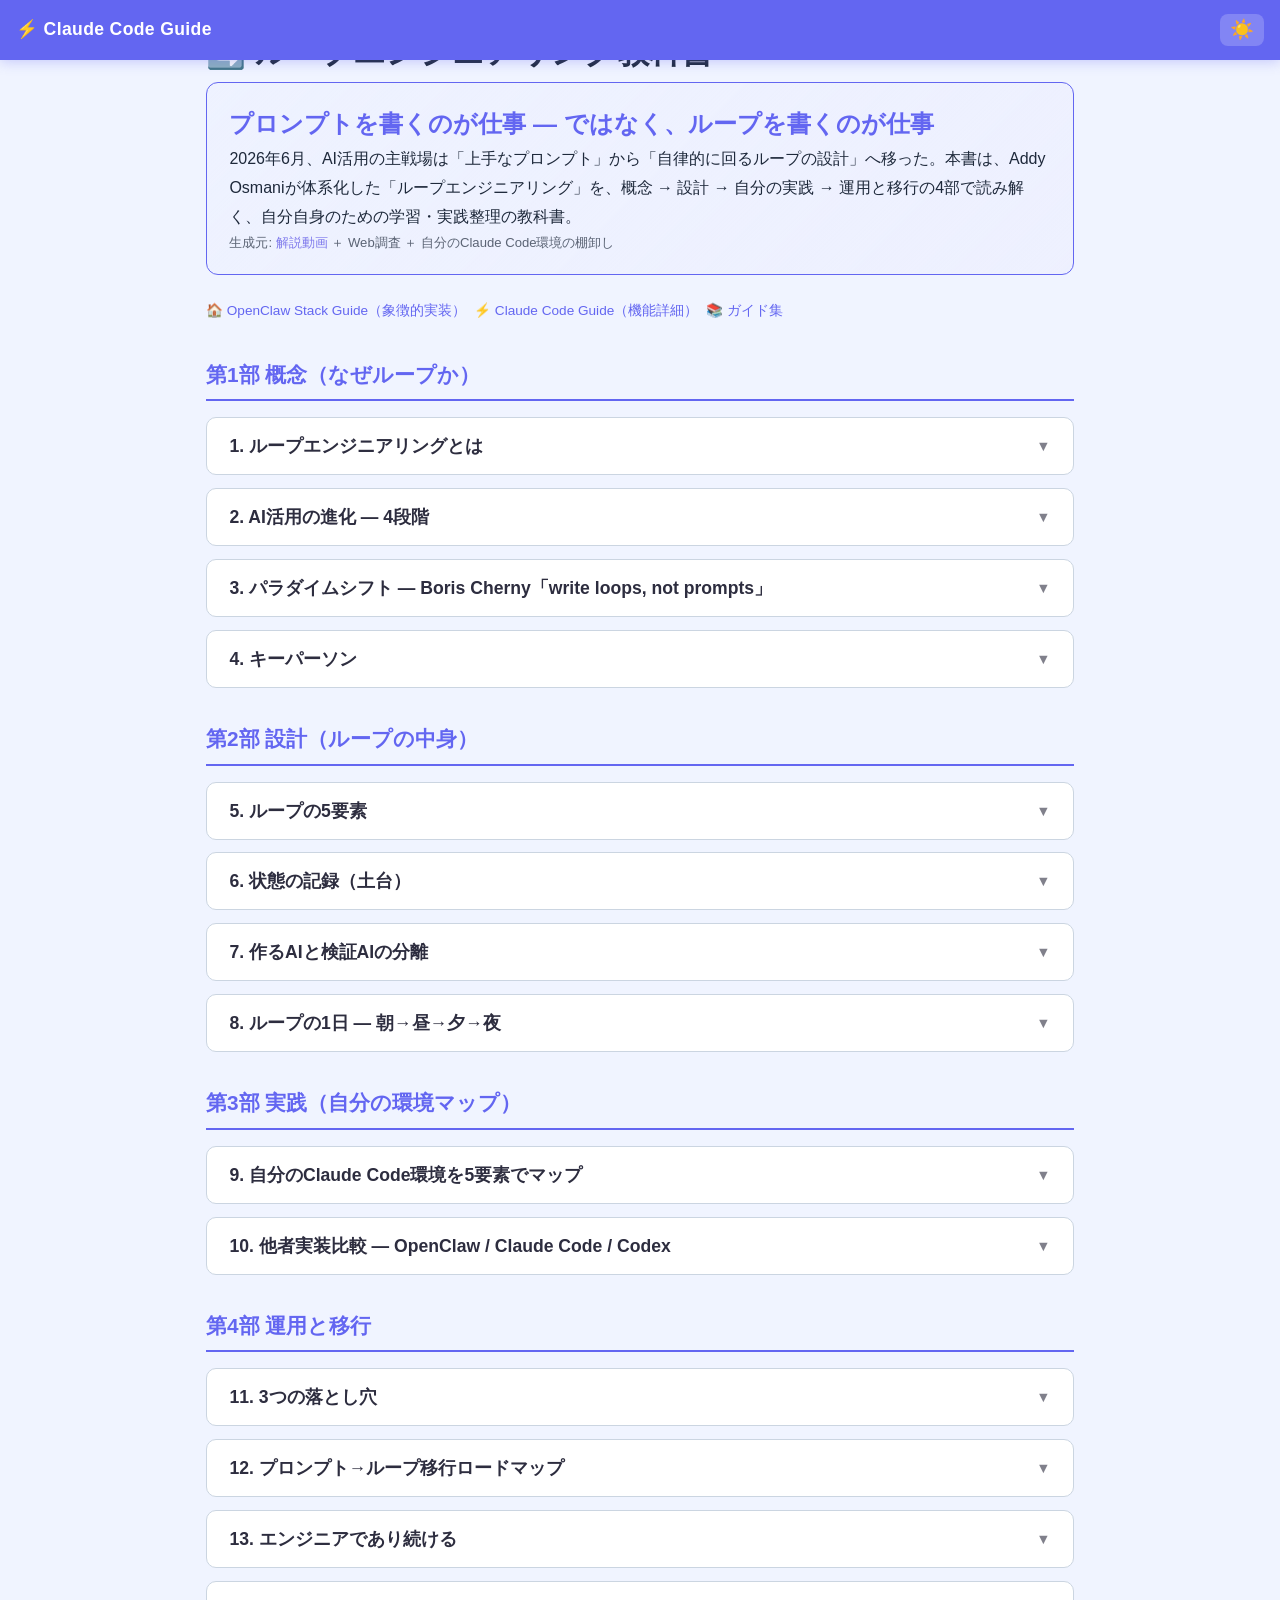
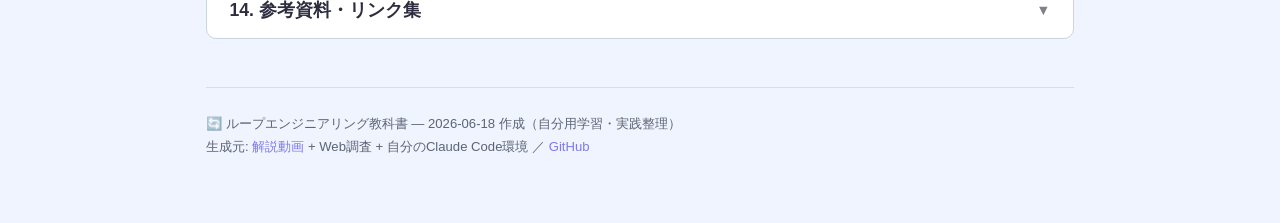
==== index.html @ ad1b6366 "feat: ループエンジニアリング教科書（14章フル版・index.html+style.css+README） textbook-guide生成。4部14章: 概念→設計→実践→運用。 素材: 解説" ====
<!DOCTYPE html>
<html lang="ja" data-theme="light">
<head>
    <meta charset="UTF-8">
    <meta name="viewport" content="width=device-width, initial-scale=1.0">
    <title>ループエンジニアリング教科書 — Claude Code Guide</title>
    <meta name="description" content="2026年のAI活用パラダイム「ループエンジニアリング」を概念→設計→実践→運用で読み解く教科書。Addy Osmani原典・Boris Cherny「write loops, not prompts」">
    <meta property="og:title" content="ループエンジニアリング教科書 — Claude Code Guide">
    <meta property="og:description" content="ループエンジニアリングを概念→設計→実践→運用で読み解く">
    <meta property="og:type" content="article">
    <meta property="og:url" content="https://fukukei23.github.io/loop-engineering-guide/">
    <meta name="twitter:card" content="summary">
    <link rel="stylesheet" href="assets/style.css">
    <link rel="icon" href="data:image/svg+xml,<svg xmlns='http://www.w3.org/2000/svg' viewBox='0 0 100 100'><text y='.9em' font-size='90'>🔄</text></svg>">
    <style>
        .textbook { max-width: 900px; margin: 0 auto; padding: 1.5rem 1rem 4rem; }
        .concept-box {
            background: linear-gradient(135deg, var(--accent-bg, rgba(124,58,237,.08)), rgba(124,58,237,.02));
            border: 1px solid var(--accent, #7c3aed);
            border-radius: 12px; padding: 1.2rem 1.4rem; margin-bottom: 1.5rem;
        }
        .concept-box h2 { margin-top: 0; color: var(--accent, #7c3aed); }
        .acc-item {
            border: 1px solid var(--border, rgba(0,0,0,.1)); border-radius: 10px;
            margin-bottom: .8rem; overflow: hidden; background: var(--bg-raised, #fff);
        }
        .acc-item.open > .acc-content { display: block; }
        .acc-content { display: none; padding: 1.2rem 1.4rem; border-top: 1px solid var(--border, rgba(0,0,0,.08)); }
        .acc-content p, .acc-content li { font-size: .92rem; line-height: 1.7; }
        .acc-content h4 { margin: 1rem 0 .3rem; color: var(--accent, #7c3aed); font-size: .95rem; }
        .acc-content h4:first-child { margin-top: 0; }
        .acc-header {
            width: 100%; text-align: left; border: none; background: transparent;
            padding: 1rem 1.4rem; font-size: 1.1rem; font-weight: 700; cursor: pointer;
            color: var(--fg, #2d2d3f); display: flex; justify-content: space-between; align-items: center;
        }
        .acc-header:hover { background: rgba(124,58,237,.05); }
        .acc-header .caret { transition: transform .2s; font-size: .9rem; opacity: .6; }
        .acc-item.open > .acc-header .caret { transform: rotate(180deg); }
        .part-h2 { margin: 2rem 0 1rem; padding-bottom: .4rem; border-bottom: 2px solid var(--accent, #7c3aed); color: var(--accent, #7c3aed); font-size: 1.3rem; }
        .acc-content table, .ref-table { width: 100%; border-collapse: collapse; margin: .5rem 0; }
        .acc-content th, .ref-table th { background: rgba(124,58,237,.1); padding: .5rem; text-align: left; font-size: .82rem; border: 1px solid var(--border, rgba(0,0,0,.1)); }
        .acc-content td, .ref-table td { padding: .5rem; font-size: .85rem; border: 1px solid var(--border, rgba(0,0,0,.1)); vertical-align: top; }
        .acc-content td a, .ref-table td a { color: var(--accent, #7c3aed); }
        .src { font-size: .8rem; color: var(--accent, #7c3aed); text-decoration: none; display: inline-block; margin-top: .4rem; }
        .src:hover { text-decoration: underline; }
        .top-links { display:flex; gap:.5rem; flex-wrap:wrap; margin-bottom:1.2rem; font-size:.85rem; }
        .top-links a { color: var(--accent, #7c3aed); }
        blockquote { border-left: 3px solid var(--accent, #7c3aed); margin: .6rem 0; padding: .4rem 1rem; background: rgba(124,58,237,.04); font-style: italic; }
        .evolution { display:flex; gap:.3rem; align-items:center; flex-wrap:wrap; margin:.6rem 0; font-weight:600; font-size:.9rem; }
        .evolution span { padding:.3rem .6rem; border-radius:6px; background:rgba(124,58,237,.1); color:var(--accent,#7c3aed); }
        .evolution .arrow { padding:0 .2rem; opacity:.5; }
        .evolution .final { background:var(--accent,#7c3aed); color:#fff; }
    </style>
</head>
<body>
    <header class="site-header">
        <button class="menu-toggle" aria-label="メニュー" id="menuToggle"><span></span><span></span><span></span></button>
        <a href="https://fukukei23.github.io/claude-code-guide/" class="site-title">⚡ Claude Code Guide</a>
        <button class="theme-toggle" id="themeToggle" aria-label="テーマ切替"><span class="icon-light">☀️</span><span class="icon-dark">🌙</span></button>
    </header>

    <main class="textbook">
        <h1>🔄 ループエンジニアリング教科書</h1>

        <div class="concept-box">
            <h2>プロンプトを書くのが仕事 — ではなく、ループを書くのが仕事</h2>
            <p>2026年6月、AI活用の主戦場は「上手なプロンプト」から「自律的に回るループの設計」へ移った。本書は、Addy Osmaniが体系化した「ループエンジニアリング」を、概念 → 設計 → 自分の実践 → 運用と移行の4部で読み解く、自分自身のための学習・実践整理の教科書。</p>
            <p style="font-size:.82rem; margin-bottom:0; opacity:.7;">生成元: <a href="https://www.youtube.com/watch?v=Cps2LgY-ENE">解説動画</a> ＋ Web調査 ＋ 自分のClaude Code環境の棚卸し</p>
        </div>

        <div class="top-links">
            <a href="https://fukukei23.github.io/openclaw-stack-guide/">🏠 OpenClaw Stack Guide（象徴的実装）</a>
            <a href="https://fukukei23.github.io/claude-code-guide/">⚡ Claude Code Guide（機能詳細）</a>
            <a href="https://fukukei23.github.io/guides/">📚 ガイド集</a>
        </div>

        <h2 class="part-h2">第1部 概念（なぜループか）</h2>

        <div class="acc-item" data-key="ch1">
            <button class="acc-header" onclick="toggle(this)">1. ループエンジニアリングとは <span class="caret">▼</span></button>
            <div class="acc-content">
                <p>Googleのエンジニア <strong>Addy Osmani</strong> が2026年6月に体系化した概念。一言で言えば:</p>
                <blockquote>ループエンジニアリングとは、エージェントにプロンプトを出す自分自身を置き換えること。代わりにそれを行うシステムを設計することだ。<br>— Addy Osmani「Loop Engineering」</blockquote>
                <p>従来は人間がAIに1回ずつ指示を出し、結果を見て、また次の指示を出す — これを繰り返していた。ループエンジニアリングは、この「指示を出す役割」そのものを <strong>AIが自律的に次のタスクを考えて実行し続ける仕組み（＝ループ）</strong> で置き換える。</p>
                <h4>「ループ」とは何か</h4>
                <p>ここでのループは、単なる繰り返し処理ではない。<code>while</code> 文のように、AIが <strong>目標達成まで自律的に回り続けるサイクル</strong> を指す。人間は各反復で指示を出すのではなく、ループ全体を設計する。</p>
                <a class="src" href="https://addyosmani.com/blog/loop-engineering/" target="_blank">📎 Addy Osmani原典「Loop Engineering」</a>
            </div>
        </div>

        <div class="acc-item" data-key="ch2">
            <button class="acc-header" onclick="toggle(this)">2. AI活用の進化 — 4段階 <span class="caret">▼</span></button>
            <div class="acc-content">
                <p>ループエンジニアリングは突然現れたのではなく、AI活用の進化の到達点。各段階で「人間が工夫する対象」が移り変わってきた。</p>
                <div class="evolution">
                    <span>① Prompt</span><span class="arrow">→</span>
                    <span>② Context</span><span class="arrow">→</span>
                    <span>③ Harness</span><span class="arrow">→</span>
                    <span class="final">④ Loop</span>
                </div>
                <table>
                    <tr><th>段階</th><th>人間が工夫する対象</th><th>前提</th></tr>
                    <tr><td><strong>① Prompt Engineering</strong></td><td>指示文の工夫</td><td>1回のやり取りで大当たりを狙う</td></tr>
                    <tr><td><strong>② Context Engineering</strong></td><td>文脈の管理（何をAIに見せるか）</td><td>コンテキスト窓の設計</td></tr>
                    <tr><td><strong>③ Harness Engineering</strong></td><td>環境整備（ガードレール・ツール・監視）</td><td>AIを包み込む実行基盤</td></tr>
                    <tr><td><strong>④ Loop Engineering</strong></td><td>自律ループ全体の設計</td><td>指示役から降りる</td></tr>
                </table>
                <p>重要なのは、プロンプトの質だけで差がつかなくなったこと。上手な指示を1回出すより、<strong>失敗して自己修正しながら一歩ずつ進むループ</strong> を組む方が、不確実な現実では安定する。</p>
            </div>
        </div>

        <div class="acc-item" data-key="ch3">
            <button class="acc-header" onclick="toggle(this)">3. パラダイムシフト — Boris Cherny「write loops, not prompts」 <span class="caret">▼</span></button>
            <div class="acc-content">
                <p>この概念を最も体現しているのが、Anthropicの <strong>Boris Cherny</strong> — Claude Codeの作者（責任者）。彼は自身の仕事をこう表現した:</p>
                <blockquote>私の仕事はプロンプトを書くことではない。ループを書くことだ（My job is to write loops, not individual prompts）。<br>— Boris Cherny, Anthropic</blockquote>
                <p>Claude Codeという製品自体が、この思想の結晶。ユーザーが都度指示を出すチャットツールではなく、hooks・cron・subagent・スキル・MCPを組み合わせて <strong>自律的にタスクを回す基盤</strong> を提供する。</p>
                <h4>何が変わるか</h4>
                <p>「良いプロンプトを書く人」から「良いループを設計する人」へ。プロンプトエンジニアリングが「過去の正解」になり、ループ設計がこれからの差別化要因になる。</p>
                <a class="src" href="https://cobusgreyling.medium.com/loop-engineering-62926dd6991c" target="_blank">📎 Cobus Greyling「Loop Engineering」（Boris発言を直引用）</a>
            </div>
        </div>

        <div class="acc-item" data-key="ch4">
            <button class="acc-header" onclick="toggle(this)">4. キーパーソン <span class="caret">▼</span></button>
            <div class="acc-content">
                <table>
                    <tr><th>人物</th><th>所属</th><th>役割</th></tr>
                    <tr><td><strong>Addy Osmani</strong></td><td>Google</td><td>概念の体系化。2026/6/7のブログ投稿が起点。著書『Image Optimization』等で知られる Web パフォーマンスの専門家</td></tr>
                    <tr><td><strong>Boris Cherny</strong></td><td>Anthropic</td><td>Claude Code作者。「write loops, not prompts」の体現者</td></tr>
                    <tr><td><strong>Peter Steinberger</strong></td><td>OpenClaw</td><td>シリコンバレーのAI界隈で概念を普及。OpenClawはループエンジニアリングの象徴的実装</td></tr>
                    <tr><td><strong>Cobus Greyling</strong></td><td>（分析者）</td><td>実装パターンを整理。GitHub に CLI ツールとスターターを公開</td></tr>
                </table>
                <a class="src" href="https://github.com/cobusgreyling/loop-engineering" target="_blank">📎 cobusgreyling/loop-engineering（実装パターン集）</a>
            </div>
        </div>

        <h2 class="part-h2">第2部 設計（ループの中身）</h2>

        <div class="acc-item" data-key="ch5">
            <button class="acc-header" onclick="toggle(this)">5. ループの5要素 <span class="caret">▼</span></button>
            <div class="acc-content">
                <p>自律ループは5つの構成要素で成り立つ。いずれかが欠けるとループは止まるか暴走する。</p>
                <table>
                    <tr><th>要素</th><th>意味</th><th>欠けると</th></tr>
                    <tr><td><strong>① Clear goal</strong></td><td>明確で検証可能な目標</td><td>いつ終わるか分からない</td></tr>
                    <tr><td><strong>② Context management</strong></td><td>反復間で状態・文脈を維持</td><td>毎回ゼロからやり直し</td></tr>
                    <tr><td><strong>③ Verification</strong></td><td>自己評価・出力の検証</td><td>間違いに気づけない</td></tr>
                    <tr><td><strong>④ Tool use</strong></td><td>ツール・テストの実行能力</td><td>実際の環境に触れない</td></tr>
                    <tr><td><strong>⑤ Termination conditions</strong></td><td>停止条件の定義</td><td>無限ループ・コスト爆発</td></tr>
                </table>
                <p>DataScienceDojo はこれを「<strong>trigger + verifiable goal</strong>」— エージェントが目標達成まで人間の追加指示なしに回り続ける構造 — と要約している。進化の系譜としては ReAct パターンの延長。</p>
                <a class="src" href="https://datasciencedojo.com/blog/agentic-loops-explained-from-react-to-loop-engineering-2026-guide/" target="_blank">📎 DataScienceDojo「Agentic Loops: From ReAct to Loop Engineering」</a>
            </div>
        </div>

        <div class="acc-item" data-key="ch6">
            <button class="acc-header" onclick="toggle(this)">6. 状態の記録（土台） <span class="caret">▼</span></button>
            <div class="acc-content">
                <p>5要素を支える <strong>土台</strong>。AIはセッションごとに記憶を失うため、この土台が無いと文脈維持（②）も自己修正（③）も成り立たない。</p>
                <h4>記憶の外在化</h4>
                <p>「今どこまで進んだか」「次に何をやるか」「何に失敗したか」を <strong>外部ファイル（状態ファイル）</strong> に書き残し、次の反復・次のセッションがそれを読み込んで引き継ぐ。AIの記憶を、AIの外側に置く設計。</p>
                <blockquote>ループを回すのはAIだが、ループを繋ぐのはファイルだ。</blockquote>
                <p>これが無いと、毎セッション「前提を説明し直す」無駄が発生し、ループの自律性が崩れる。</p>
            </div>
        </div>

        <div class="acc-item" data-key="ch7">
            <button class="acc-header" onclick="toggle(this)">7. 作るAIと検証AIの分離 <span class="caret">▼</span></button>
            <div class="acc-content">
                <p>ループ設計における最重要ベストプラクティス。</p>
                <h4>なぜ分けるか</h4>
                <p>同じAIに「コードを書かせて、それをそのままチェックさせる」と、どうしても <strong>判断が甘くなる</strong>。自分の書いたものに甘くなるのは人間と同じ。だから役割を物理的に分ける:</p>
                <ul>
                    <li><strong>作るAI</strong> — 修正案・コードを生成する</li>
                    <li><strong>検証AI</strong> — プロジェクトの規約・既存テストに照らして、<strong>厳しく</strong>採点する</li>
                </ul>
                <p>検証AIは「作るAIとは別のコンテキスト・別の指示」で動く。これで初めて、本物のコードレビューと同じ緊張感が生まれる。Claude Code では subagent（code-reviewer・silent-failure-hunter 等）がこの役割を担う。</p>
            </div>
        </div>

        <div class="acc-item" data-key="ch8">
            <button class="acc-header" onclick="toggle(this)">8. ループの1日 — 朝→昼→夕→夜 <span class="caret">▼</span></button>
            <div class="acc-content">
                <p>自律ループが1日をどう回すか、概念図（元動画の実演）。</p>
                <h4>🌅 朝 — 自動実行とタスク抽出</h4>
                <p>人間の指示なしにタイマーで起動。「状況整理AI」が前日の失敗ビルド・残課題・最近のコード変更を読み込み、「今日やることリスト」を自動生成してファイルに書き出す。</p>
                <h4>☀️ 昼 — 作業部屋の分離と相互検証</h4>
                <p>各タスクに独立した作業部屋（干渉しないコンテキスト）を用意。<strong>作るAI</strong>が実装 → 完了後 <strong>検証AI</strong> が規約とテストで厳格に自動検証。</p>
                <h4>🌇 夕 — 外部連携とエスカレーション</h4>
                <p>検証通過したものを MCP 経由でチケット更新・PR作成・チャット通知。AIだけでは解けない難題は「人間の判断を仰ぐボックス」に仕分け（無理に進めない）。</p>
                <h4>🌙 夜 — 状態の保存</h4>
                <p>1日の成果・うまくいったこと・残課題を状態ファイルに保存。翌朝、AIがそれを読み込んで記憶が引き継がれる。</p>
            </div>
        </div>

        <h2 class="part-h2">第3部 実践（自分の環境マップ）</h2>

        <div class="acc-item" data-key="ch9">
            <button class="acc-header" onclick="toggle(this)">9. 自分のClaude Code環境を5要素でマップ <span class="caret">▼</span></button>
            <div class="acc-content">
                <p>「ループエンジニアリング」という概念は遠い存在ではない。自分のClaude Code環境は <strong>既にこのループを実践している</strong>。5要素と土台を、実際の実装に対応させた。</p>
                <table>
                    <tr><th>5要素・土台</th><th>自分の実装</th></tr>
                    <tr><td><strong>① Clear goal</strong></td><td>GitHub Issue・handoffの「次にやること」・バックログ</td></tr>
                    <tr><td><strong>② Context management</strong></td><td>git worktree（作業部屋の分離）・CLAUDE.md（プロジェクト固有ルール）</td></tr>
                    <tr><td><strong>③ Verification</strong></td><td>subagent（code-reviewer / silent-failure-hunter / type-design-analyzer）・テストスイート</td></tr>
                    <tr><td><strong>④ Tool use</strong></td><td>MCP（brave-search / github / playwright / context7）・hooks（PreToolUse安全チェック等）</td></tr>
                    <tr><td><strong>⑤ Termination</strong></td><td><code>next-issue.py</code>（pending空で停止）・<code>state.active=false</code></td></tr>
                    <tr><td><strong>🟪 土台: 状態の記録</strong></td><td>handoff.md・SSOT日記・state.json・memory</td></tr>
                </table>
                <p>つまり Boris の「write loops, not prompts」は、自分の環境の <code>~/.claude/</code> の中に既に書かれている。この教科書は、その実践を言語化し直す作業でもある。</p>
            </div>
        </div>

        <div class="acc-item" data-key="ch10">
            <button class="acc-header" onclick="toggle(this)">10. 他者実装比較 — OpenClaw / Claude Code / Codex <span class="caret">▼</span></button>
            <div class="acc-content">
                <p>2026年時点で、ループエンジニアリング・パターンを組み込んだ主な実装の比較。</p>
                <table>
                    <tr><th>観点</th><th>OpenClaw</th><th>Claude Code</th><th>Codex</th></tr>
                    <tr><td>提供元</td><td>Peter Steinberger（OSS）</td><td>Anthropic（Boris Cherny）</td><td>OpenAI</td></tr>
                    <tr><td>位置づけ</td><td>ループの象徴的実装・界隈普及の起点</td><td>hooks+cron+subagent+skill+MCPで自律基盤</td><td>OpenAI系コーディングエージェント</td></tr>
                    <tr><td>ループの担い手</td><td>OSレベルの自動化層</td><td>SessionStart/Stop hooks・自律タスクループ</td><td>エージェント実行ループ（内部）</td></tr>
                    <tr><td>状態の記録</td><td>外部ファイル</td><td>handoff.md・memory・日記</td><td>セッション状態</td></tr>
                </table>
                <p>The AI Corner の分析では、Claude Code と Codex は <strong>どちらも2026年にループエンジニアリング・パターンを出荷済み</strong>。違いは、Claude Code が hooks/cron/skill/MCP を <strong>ユーザー側で組み立てられる基盤</strong> として公開している点（自分の環境がまさにそれ）。</p>
                <a class="src" href="https://www.the-ai-corner.com/p/loop-engineering-coding-agents-2026" target="_blank">📎 The AI Corner「Loop Engineering: Build Self-Running Coding Agents 2026」</a>
            </div>
        </div>

        <h2 class="part-h2">第4部 運用と移行</h2>

        <div class="acc-item" data-key="ch11">
            <button class="acc-header" onclick="toggle(this)">11. 3つの落とし穴 <span class="caret">▼</span></button>
            <div class="acc-content">
                <p>ループは強力だが、放っておくと3つの罠に落ちる。</p>
                <h4>① 検証 — 人間の目が必須</h4>
                <p>AIの自己検証は甘くなる（Ch7）。最終的な「これで出してよいか」の判断は人間が持つ。自動化が進むほど、この最終チェックをサボりたくなるが、そこが一番危ない。</p>
                <h4>② コスト — 並行処理で計算コスト増大</h4>
                <p>ループは（特にマルチエージェントで）並行して回る。サブエージェントを多数起動すると、トークン消費が爆発する。停止条件（Ch5⑤）と予算上限の設計が必須。</p>
                <h4>③ 理解の借金 — AIが超高速生成し、人間がシステムを説明できなくなる</h4>
                <p>これが最も恐ろしい。AIが人間を置き去りにしてコードを生成し続けると、人間側が「システムが中で何をやっているか説明できない状態」に陥る。この <strong>理解のギャップ（借金）</strong> は利息がつく。返済（コードを読む力）をサボると、いずめ破産する。</p>
                <blockquote>ループが自動化を担うほど、コードを読む力（Python基礎学習等）が重要になる。自動化と理解はトレードオフではない — 自動化を安全に回すために理解が要る。</blockquote>
            </div>
        </div>

        <div class="acc-item" data-key="ch12">
            <button class="acc-header" onclick="toggle(this)">12. プロンプト→ループ移行ロードマップ <span class="caret">▼</span></button>
            <div class="acc-content">
                <p>いきなり完全自律ループは組めない。段階的に5ステップで移行する。</p>
                <table>
                    <tr><th>段階</th><th>やること</th><th>人間の関与</th></tr>
                    <tr><td><strong>Step 1</strong></td><td>プロンプトの再利用化（スキル化・Markdown化）</td><td>毎回指示（ただし定型化）</td></tr>
                    <tr><td><strong>Step 2</strong></td><td>状態の記録を始める（handoff・ログ・日記）</td><td>記録の設計のみ</td></tr>
                    <tr><td><strong>Step 3</strong></td><td>自己検証の導入（subagent・テスト自動実行）</td><td>検証結果の確認</td></tr>
                    <tr><td><strong>Step 4</strong></td><td>ツール連携（MCP・hooks・通知）</td><td>例外時のみ</td></tr>
                    <tr><td><strong>Step 5</strong></td><td>完全自律ループ（cron・Stop Hook で次タスク起動）</td><td>監督・最終判断のみ</td></tr>
                </table>
                <p>自分の環境は Step 4〜5 に到達している。残る課題は「理解の借金」の返済（Step 3 の検証を人間が追える程度に、コードを読む力を保つこと）。</p>
            </div>
        </div>

        <div class="acc-item" data-key="ch13">
            <button class="acc-header" onclick="toggle(this)">13. エンジニアであり続ける <span class="caret">▼</span></button>
            <div class="acc-content">
                <p>ループが実行を担うからこそ、人間は <strong>「ただ実行ボタンを押すだけの人」に退化してはならない</strong>。</p>
                <h4>人間の新しい役割</h4>
                <ul>
                    <li><strong>全体の俯瞰</strong> — ループの健全性・方向を監視する</li>
                    <li><strong>最終判断</strong> — 「これで出してよいか」の最後の砦</li>
                    <li><strong>ループの設計改善</strong> — 止まったループの原因究明・再設計</li>
                    <li><strong>審美眼</strong> — 何を実行し、何を差し止めるかの倫理的・品質的判断</li>
                </ul>
                <blockquote>AIが高速に仕事をこなすようになればなるほど、何をさせるかを決める人間の判断が、最大の武器になる。</blockquote>
                <p>これは「コードを読めない素人だから関係ない」ではない。むしろ、非IT出身でループを組んでいるからこそ、<strong>コードを読む力を意図的に鍛え続ける</strong> ことが、理解の借金を防ぐ唯一の道。</p>
            </div>
        </div>

        <div class="acc-item" data-key="ch14">
            <button class="acc-header" onclick="toggle(this)">14. 参考資料・リンク集 <span class="caret">▼</span></button>
            <div class="acc-content">
                <table class="ref-table">
                    <tr><th>資料</th><th>内容</th></tr>
                    <tr><td><a href="https://addyosmani.com/blog/loop-engineering/" target="_blank">Addy Osmani「Loop Engineering」</a></td><td>概念の原典（2026/6/7）。すべての起点</td></tr>
                    <tr><td><a href="https://cobusgreyling.medium.com/loop-engineering-62926dd6991c" target="_blank">Cobus Greyling「Loop Engineering」</a></td><td>Boris Cherny 発言の直引用あり。Claude Code哲学との対応</td></tr>
                    <tr><td><a href="https://www.the-ai-corner.com/p/loop-engineering-coding-agents-2026" target="_blank">The AI Corner</a></td><td>Claude Code / Codex のループ実装を比較</td></tr>
                    <tr><td><a href="https://lushbinary.com/blog/loop-engineering-ai-coding-agents-guide/" target="_blank">Lushbinary</a></td><td>5要素の実践ガイド</td></tr>
                    <tr><td><a href="https://datasciencedojo.com/blog/agentic-loops-explained-from-react-to-loop-engineering-2026-guide/" target="_blank">DataScienceDojo</a></td><td>ReAct → Loop Engineering の系譜</td></tr>
                    <tr><td><a href="https://github.com/cobusgreyling/loop-engineering" target="_blank">cobusgreyling/loop-engineering</a></td><td>実装パターン・CLIツール・スターター（GitHub）</td></tr>
                    <tr><td><a href="https://www.youtube.com/watch?v=Cps2LgY-ENE" target="_blank">解説動画「ループエンジニアリングを知ってみよう」</a></td><td>本書の素材元。【アイ】のAIでできるチャンネル・2分7秒</td></tr>
                </table>
                <h4>関連ガイド（自分の環境）</h4>
                <ul>
                    <li><a href="https://fukukei23.github.io/openclaw-stack-guide/">OpenClaw Stack Guide</a> — ループの象徴的実装</li>
                    <li><a href="https://fukukei23.github.io/claude-code-guide/">Claude Code Guide</a> — hooks/skill/MCP/subagent の機能詳細</li>
                    <li><a href="https://fukukei23.github.io/python-reading-guide/">Python基礎Guide</a> — 「理解の借金」返済の道具</li>
                </ul>
            </div>
        </div>

        <footer style="margin-top:3rem; padding-top:1.5rem; border-top:1px solid var(--border,rgba(0,0,0,.1)); font-size:.82rem; opacity:.7;">
            <p>🔄 ループエンジニアリング教科書 — 2026-06-18 作成（自分用学習・実践整理）</p>
            <p>生成元: <a href="https://www.youtube.com/watch?v=Cps2LgY-ENE">解説動画</a> + Web調査 + 自分のClaude Code環境 ／ <a href="https://github.com/fukukei23/loop-engineering-guide">GitHub</a></p>
        </footer>
    </main>

    <script>
        function toggle(h){const i=h.closest(".acc-item"),o=i.classList.contains("open");i.classList.toggle("open",!o);const k=i.dataset.key;if(k)localStorage.setItem("acc_"+k,(!o).toString());}
        document.querySelectorAll(".acc-item[data-key]").forEach(i=>{const k=i.dataset.key;if(localStorage.getItem("acc_"+k)==="true")i.classList.add("open");});

        // テーマ切替
        const themeToggle=document.getElementById('themeToggle');
        const savedTheme=localStorage.getItem('theme')||'light';
        document.documentElement.setAttribute('data-theme',savedTheme);
        themeToggle.addEventListener('click',()=>{const cur=document.documentElement.getAttribute('data-theme');const next=cur==='dark'?'light':'dark';document.documentElement.setAttribute('data-theme',next);localStorage.setItem('theme',next);});

        // メニュー（モバイル）
        const menuToggle=document.getElementById('menuToggle');
        if(menuToggle){menuToggle.addEventListener('click',()=>{document.body.classList.toggle('nav-open');});}
    </script>
</body>
</html>
---- assets/style.css ----
/* Claude Code Guide — Mobile-first Stylesheet v2 */

:root {
    --bg: #f0f4ff;
    --bg-card: #ffffff;
    --bg-secondary: #e8edf5;
    --text: #1e293b;
    --text-secondary: #64748b;
    --accent: #6366f1;
    --accent-bg: #eef2ff;
    --accent-dark: #4f46e5;
    --green: #10b981;
    --green-bg: #ecfdf5;
    --amber: #f59e0b;
    --amber-bg: #fffbeb;
    --red: #ef4444;
    --red-bg: #fef2f2;
    --blue: #3b82f6;
    --blue-bg: #eff6ff;
    --border: #cbd5e1;
    --code-bg: #1e293b;
    --code-text: #e2e8f0;
    --radius: 16px;
    --radius-sm: 10px;
    --shadow: 0 2px 8px rgba(99,102,241,0.08);
    --shadow-lg: 0 8px 24px rgba(99,102,241,0.12);
    --header-h: 60px;
    --font: -apple-system, BlinkMacSystemFont, 'Segoe UI', Roboto, 'Noto Sans JP', 'Hiragino Sans', sans-serif;
    --font-mono: 'JetBrains Mono', 'Fira Code', 'Cascadia Code', ui-monospace, monospace;
}

[data-theme="dark"] {
    --bg: #0c1222;
    --bg-card: #162032;
    --bg-secondary: #1a2744;
    --text: #e2e8f0;
    --text-secondary: #94a3b8;
    --accent: #818cf8;
    --accent-bg: #1e1b4b;
    --accent-dark: #a5b4fc;
    --green-bg: #064e3b;
    --amber-bg: #451a03;
    --red-bg: #450a0a;
    --blue-bg: #172554;
    --border: #334155;
    --code-bg: #0f172a;
    --code-text: #e2e8f0;
    --shadow: 0 2px 8px rgba(0,0,0,0.3);
    --shadow-lg: 0 8px 24px rgba(0,0,0,0.4);
}

*, *::before, *::after { box-sizing: border-box; margin: 0; padding: 0; }

html { font-size: 16px; scroll-behavior: smooth; -webkit-text-size-adjust: 100%; }

body {
    font-family: var(--font);
    color: var(--text);
    background: var(--bg);
    line-height: 1.8;
    min-height: 100vh;
}

a { color: var(--accent-dark); text-decoration: none; }
a:hover { text-decoration: underline; }

/* ===== HEADER ===== */
.site-header {
    position: fixed;
    top: 0; left: 0; right: 0;
    height: var(--header-h);
    background: var(--accent);
    color: #fff;
    display: flex;
    align-items: center;
    justify-content: space-between;
    padding: 0 16px;
    z-index: 100;
    box-shadow: 0 2px 12px rgba(99,102,241,0.3);
}

.site-title {
    font-size: 1.1rem;
    font-weight: 700;
    color: #fff;
    white-space: nowrap;
    letter-spacing: 0.02em;
}

/* Hamburger */
.menu-toggle {
    display: flex;
    flex-direction: column;
    gap: 5px;
    background: none;
    border: none;
    cursor: pointer;
    padding: 8px;
}
.menu-toggle span {
    display: block;
    width: 22px;
    height: 2.5px;
    background: #fff;
    border-radius: 2px;
    transition: transform 0.3s, opacity 0.3s;
}
.menu-toggle.active span:nth-child(1) { transform: translateY(7.5px) rotate(45deg); }
.menu-toggle.active span:nth-child(2) { opacity: 0; }
.menu-toggle.active span:nth-child(3) { transform: translateY(-7.5px) rotate(-45deg); }

/* Theme toggle */
.theme-toggle {
    background: rgba(255,255,255,0.2);
    border: none;
    cursor: pointer;
    font-size: 1.2rem;
    padding: 6px 10px;
    border-radius: 8px;
    line-height: 1;
}
.theme-toggle:hover { background: rgba(255,255,255,0.3); }
[data-theme="light"] .icon-dark { display: none; }
[data-theme="dark"] .icon-light { display: none; }

/* ===== SIDEBAR ===== */
.sidebar {
    position: fixed;
    top: var(--header-h);
    left: 0;
    bottom: 0;
    width: 280px;
    background: var(--bg-card);
    border-right: 1px solid var(--border);
    transform: translateX(-100%);
    transition: transform 0.3s ease;
    z-index: 90;
    overflow-y: auto;
    padding: 16px 0;
}
.sidebar.open { transform: translateX(0); }

.sidebar-header {
    padding: 4px 20px 16px;
    border-bottom: 1px solid var(--border);
    margin-bottom: 8px;
}
.sidebar-header a { font-weight: 700; font-size: 1rem; }

.sidebar-link {
    display: flex;
    align-items: center;
    gap: 10px;
    padding: 12px 24px;
    color: var(--text-secondary);
    font-size: 0.92rem;
    border-radius: 0;
    transition: background 0.15s, color 0.15s;
}
.sidebar-link:hover {
    background: var(--accent-bg);
    color: var(--accent);
    text-decoration: none;
}
.sidebar-link.active {
    color: #fff;
    font-weight: 600;
    background: var(--accent);
}
.sidebar-icon { font-size: 1.2rem; }

.sidebar-overlay {
    display: none;
    position: fixed;
    inset: 0;
    top: var(--header-h);
    background: rgba(0,0,0,0.5);
    z-index: 80;
}
.sidebar-overlay.visible { display: block; }

/* ===== CONTENT ===== */
.content {
    max-width: 860px;
    margin: 0 auto;
    padding: calc(var(--header-h) + 20px) 16px 64px;
}

/* Chapter nav top */
.chapter-nav-top {
    display: flex;
    justify-content: space-between;
    gap: 8px;
    margin-bottom: 20px;
    font-size: 0.85rem;
}
.nav-prev, .nav-next {
    color: var(--accent);
    padding: 8px 14px;
    border: 1.5px solid var(--accent);
    border-radius: var(--radius-sm);
    font-weight: 600;
}
.nav-prev:hover, .nav-next:hover {
    background: var(--accent);
    color: #fff;
    text-decoration: none;
}

/* ===== CHAPTER BODY ===== */
.chapter-body { }

.chapter-body h1 {
    font-size: 1.6rem;
    margin-bottom: 8px;
    color: var(--accent-dark);
    letter-spacing: 0.01em;
}

/* Subtitle line under h1 */
.chapter-body h1 + p {
    color: var(--text-secondary);
    font-size: 0.92rem;
    margin-bottom: 24px;
    padding-bottom: 16px;
    border-bottom: 2px solid var(--border);
}

.chapter-body h2 {
    font-size: 1.3rem;
    margin-top: 36px;
    margin-bottom: 14px;
    padding: 10px 14px;
    background: var(--accent-bg);
    border-left: 4px solid var(--accent);
    border-radius: 0 var(--radius-sm) var(--radius-sm) 0;
    color: var(--accent-dark);
    font-weight: 700;
}

.chapter-body h3 {
    font-size: 1.1rem;
    margin-top: 24px;
    margin-bottom: 10px;
    color: var(--text);
    font-weight: 700;
}

.chapter-body h4 {
    font-size: 0.95rem;
    margin-top: 18px;
    margin-bottom: 8px;
    font-weight: 600;
}

.chapter-body p {
    margin-bottom: 14px;
}

.chapter-body ul, .chapter-body ol {
    margin-bottom: 14px;
    padding-left: 20px;
}
.chapter-body li {
    margin-bottom: 8px;
    padding-left: 4px;
}

.chapter-body strong { color: var(--accent-dark); font-weight: 700; }

/* HR */
.chapter-body hr {
    border: none;
    height: 2px;
    background: linear-gradient(90deg, var(--accent), transparent);
    margin: 28px 0;
    border-radius: 1px;
}

/* ===== CODE BLOCKS ===== */
.chapter-body pre {
    background: var(--code-bg);
    color: var(--code-text);
    padding: 16px;
    border-radius: var(--radius-sm);
    overflow-x: auto;
    margin-bottom: 16px;
    font-size: 0.82rem;
    line-height: 1.7;
    border: 1px solid var(--border);
    box-shadow: var(--shadow);
}
.chapter-body code {
    font-family: var(--font-mono);
    font-size: 0.9em;
}
.chapter-body :not(pre) > code {
    background: var(--accent-bg);
    color: var(--accent-dark);
    padding: 3px 8px;
    border-radius: 6px;
    font-size: 0.85em;
    font-weight: 600;
}

/* ===== TABLES ===== */
.table-wrapper {
    overflow-x: auto;
    margin-bottom: 16px;
    -webkit-overflow-scrolling: touch;
    border-radius: var(--radius-sm);
    box-shadow: var(--shadow);
}
.chapter-body table {
    width: 100%;
    border-collapse: collapse;
    font-size: 0.88rem;
    background: var(--bg-card);
}
.chapter-body th, .chapter-body td {
    padding: 12px 14px;
    border: 1px solid var(--border);
    text-align: left;
}
.chapter-body th {
    background: var(--accent);
    color: #fff;
    font-weight: 600;
    white-space: nowrap;
    font-size: 0.82rem;
}
.chapter-body tr:nth-child(even) {
    background: var(--bg-secondary);
}

/* ===== MERMAID DIAGRAMS ===== */
.mermaid-wrapper {
    overflow-x: auto;
    margin: 24px 0;
    padding: 20px;
    background: var(--bg-card);
    border-radius: var(--radius);
    border: 2px solid var(--accent);
    box-shadow: var(--shadow-lg);
}
.mermaid {
    display: flex;
    justify-content: center;
    min-width: fit-content;
}

/* ===== CALLOUT BOXES ===== */
.callout {
    padding: 16px 18px;
    border-radius: var(--radius-sm);
    margin-bottom: 16px;
    border-left: 5px solid;
    font-size: 0.92rem;
    box-shadow: var(--shadow);
}
.callout::before {
    font-weight: 700;
    display: block;
    margin-bottom: 4px;
}
.callout p { margin-bottom: 0; }
.callout-tip { background: var(--green-bg); border-color: var(--green); }
.callout-tip::before { content: "💡 ヒント"; color: var(--green); }
.callout-warn { background: var(--amber-bg); border-color: var(--amber); }
.callout-warn::before { content: "⚠ 注意"; color: var(--amber); }
.callout-info { background: var(--blue-bg); border-color: var(--blue); }
.callout-info::before { content: "📝 補足"; color: var(--blue); }
.callout-danger { background: var(--red-bg); border-color: var(--red); }
.callout-danger::before { content: "🚫 重要"; color: var(--red); }

/* ===== BOTTOM NAVIGATION ===== */
.chapter-nav-bottom {
    display: flex;
    gap: 12px;
    margin-top: 40px;
    padding-top: 20px;
    border-top: 2px solid var(--border);
}
.nav-card {
    flex: 1;
    padding: 16px;
    background: var(--bg-card);
    border: 1.5px solid var(--border);
    border-radius: var(--radius-sm);
    text-align: center;
    transition: border-color 0.15s, box-shadow 0.15s;
    box-shadow: var(--shadow);
}
.nav-card:hover {
    border-color: var(--accent);
    box-shadow: var(--shadow-lg);
    text-decoration: none;
}
.nav-label {
    display: block;
    font-size: 0.78rem;
    color: var(--text-secondary);
    margin-bottom: 4px;
}
.nav-title {
    display: block;
    font-weight: 700;
    font-size: 0.92rem;
    color: var(--accent-dark);
}

/* ===== INDEX PAGE ===== */
.index-page .content { text-align: center; }

.hero {
    padding: 24px 0 32px;
}
.hero h1 {
    font-size: 1.8rem;
    background: linear-gradient(135deg, var(--accent), #a855f7);
    -webkit-background-clip: text;
    -webkit-text-fill-color: transparent;
    background-clip: text;
    margin-bottom: 10px;
}
.hero p {
    color: var(--text-secondary);
    font-size: 0.92rem;
    line-height: 1.6;
}

.chapter-grid {
    display: grid;
    grid-template-columns: 1fr;
    gap: 14px;
    margin-bottom: 40px;
}

.chapter-card {
    display: flex;
    align-items: flex-start;
    gap: 14px;
    background: var(--bg-card);
    border: 1.5px solid var(--border);
    border-radius: var(--radius);
    padding: 18px 16px;
    text-align: left;
    transition: transform 0.15s, box-shadow 0.15s, border-color 0.15s;
    box-shadow: var(--shadow);
}
.chapter-card:hover {
    transform: translateY(-2px);
    box-shadow: var(--shadow-lg);
    border-color: var(--accent);
    text-decoration: none;
}
.card-icon { font-size: 2.2rem; flex-shrink: 0; }
.card-body { flex: 1; min-width: 0; }
.card-number {
    font-size: 0.7rem;
    color: #fff;
    font-weight: 700;
    background: var(--accent);
    padding: 2px 8px;
    border-radius: 20px;
    display: inline-block;
    margin-bottom: 4px;
}
.card-title {
    font-size: 1.05rem;
    margin-bottom: 4px;
    color: var(--text);
    font-weight: 700;
}
.card-desc {
    font-size: 0.82rem;
    color: var(--text-secondary);
    line-height: 1.5;
}

/* Features */
.features {
    margin-bottom: 40px;
    text-align: left;
}
.features h2 {
    text-align: center;
    margin-bottom: 20px;
    font-size: 1.2rem;
}
.feature-grid {
    display: grid;
    grid-template-columns: 1fr 1fr;
    gap: 12px;
}
.feature-item {
    text-align: center;
    padding: 16px 12px;
    background: var(--bg-card);
    border-radius: var(--radius-sm);
    border: 1px solid var(--border);
    box-shadow: var(--shadow);
}
.feature-icon { font-size: 1.8rem; display: block; margin-bottom: 6px; }
.feature-item h3 { font-size: 0.88rem; margin-bottom: 4px; }
.feature-item p { font-size: 0.78rem; color: var(--text-secondary); }

/* Footer */
.site-footer {
    text-align: center;
    padding: 20px;
    font-size: 0.8rem;
    color: var(--text-secondary);
    border-top: 1px solid var(--border);
}
.site-footer a { color: var(--accent); }

/* ===== TOC ===== */
.toc {
    background: var(--bg-card);
    border: 1.5px solid var(--border);
    border-radius: var(--radius-sm);
    padding: 16px 20px;
    margin-bottom: 24px;
    box-shadow: var(--shadow);
}
.toc-title {
    font-weight: 700;
    font-size: 0.95rem;
    margin-bottom: 10px;
    color: var(--accent-dark);
}
.toc-list {
    list-style: none;
    padding: 0;
    margin: 0;
    columns: 2;
    column-gap: 20px;
}
.toc-list li {
    margin-bottom: 4px;
    padding-left: 0;
    break-inside: avoid;
}
.toc-list a {
    font-size: 0.85rem;
    color: var(--text-secondary);
    display: inline-block;
    padding: 2px 0;
    transition: color 0.15s;
}
.toc-list a:hover {
    color: var(--accent);
    text-decoration: none;
}
.toc-h3 {
    padding-left: 14px;
}
.toc-h3::before {
    content: "└ ";
    color: var(--border);
}

/* ===== COPY BUTTON ===== */
.code-block-wrapper {
    position: relative;
    margin-bottom: 16px;
}
.code-block-wrapper pre {
    margin-bottom: 0;
}
.copy-btn {
    position: absolute;
    top: 8px;
    right: 8px;
    background: rgba(255,255,255,0.12);
    color: var(--code-text);
    border: 1px solid rgba(255,255,255,0.2);
    border-radius: 6px;
    padding: 4px 10px;
    font-size: 0.72rem;
    cursor: pointer;
    opacity: 0;
    transition: opacity 0.2s, background 0.15s;
    font-family: var(--font);
}
.code-block-wrapper:hover .copy-btn {
    opacity: 1;
}
.copy-btn:hover {
    background: rgba(255,255,255,0.22);
}
.copy-btn.copied {
    background: rgba(16,185,129,0.3);
    border-color: var(--green);
}

/* ===== SEARCH BAR ===== */
.search-bar {
    display: flex;
    align-items: center;
    gap: 6px;
    margin-bottom: 16px;
    padding: 8px 12px;
    background: var(--bg-card);
    border: 1.5px solid var(--border);
    border-radius: var(--radius-sm);
    box-shadow: var(--shadow);
}
.search-bar input {
    flex: 1;
    border: none;
    background: transparent;
    color: var(--text);
    font-size: 0.9rem;
    font-family: var(--font);
    outline: none;
}
.search-bar input::placeholder {
    color: var(--text-secondary);
    opacity: 0.6;
}
.search-count {
    font-size: 0.78rem;
    color: var(--text-secondary);
    white-space: nowrap;
    min-width: 36px;
    text-align: center;
}
.search-bar button {
    background: none;
    border: none;
    cursor: pointer;
    color: var(--text-secondary);
    font-size: 0.85rem;
    padding: 4px 6px;
    border-radius: 4px;
    transition: background 0.15s, color 0.15s;
}
.search-bar button:hover {
    background: var(--accent-bg);
    color: var(--accent);
}

/* Search highlights */
.search-highlight {
    background: var(--amber);
    color: #000;
    border-radius: 2px;
    padding: 0 2px;
}
.search-current {
    background: var(--amber);
    outline: 2px solid var(--accent);
    outline-offset: 1px;
}

/* ===== TABLET (768px+) ===== */
@media (min-width: 768px) {
    .content { padding-left: 32px; padding-right: 32px; }
    .chapter-grid { grid-template-columns: 1fr 1fr; }
    .chapter-card { padding: 22px 20px; }
    .feature-grid { grid-template-columns: repeat(4, 1fr); }
}

/* ===== DESKTOP (1024px+) ===== */
@media (min-width: 1024px) {
    .menu-toggle { display: none; }
    .sidebar { transform: translateX(0); width: 260px; }
    .sidebar-overlay { display: none !important; }
    .content {
        margin-left: 260px;
        max-width: 900px;
        padding-left: 40px;
        padding-right: 40px;
    }
    .chapter-grid { grid-template-columns: 1fr 1fr; }
}
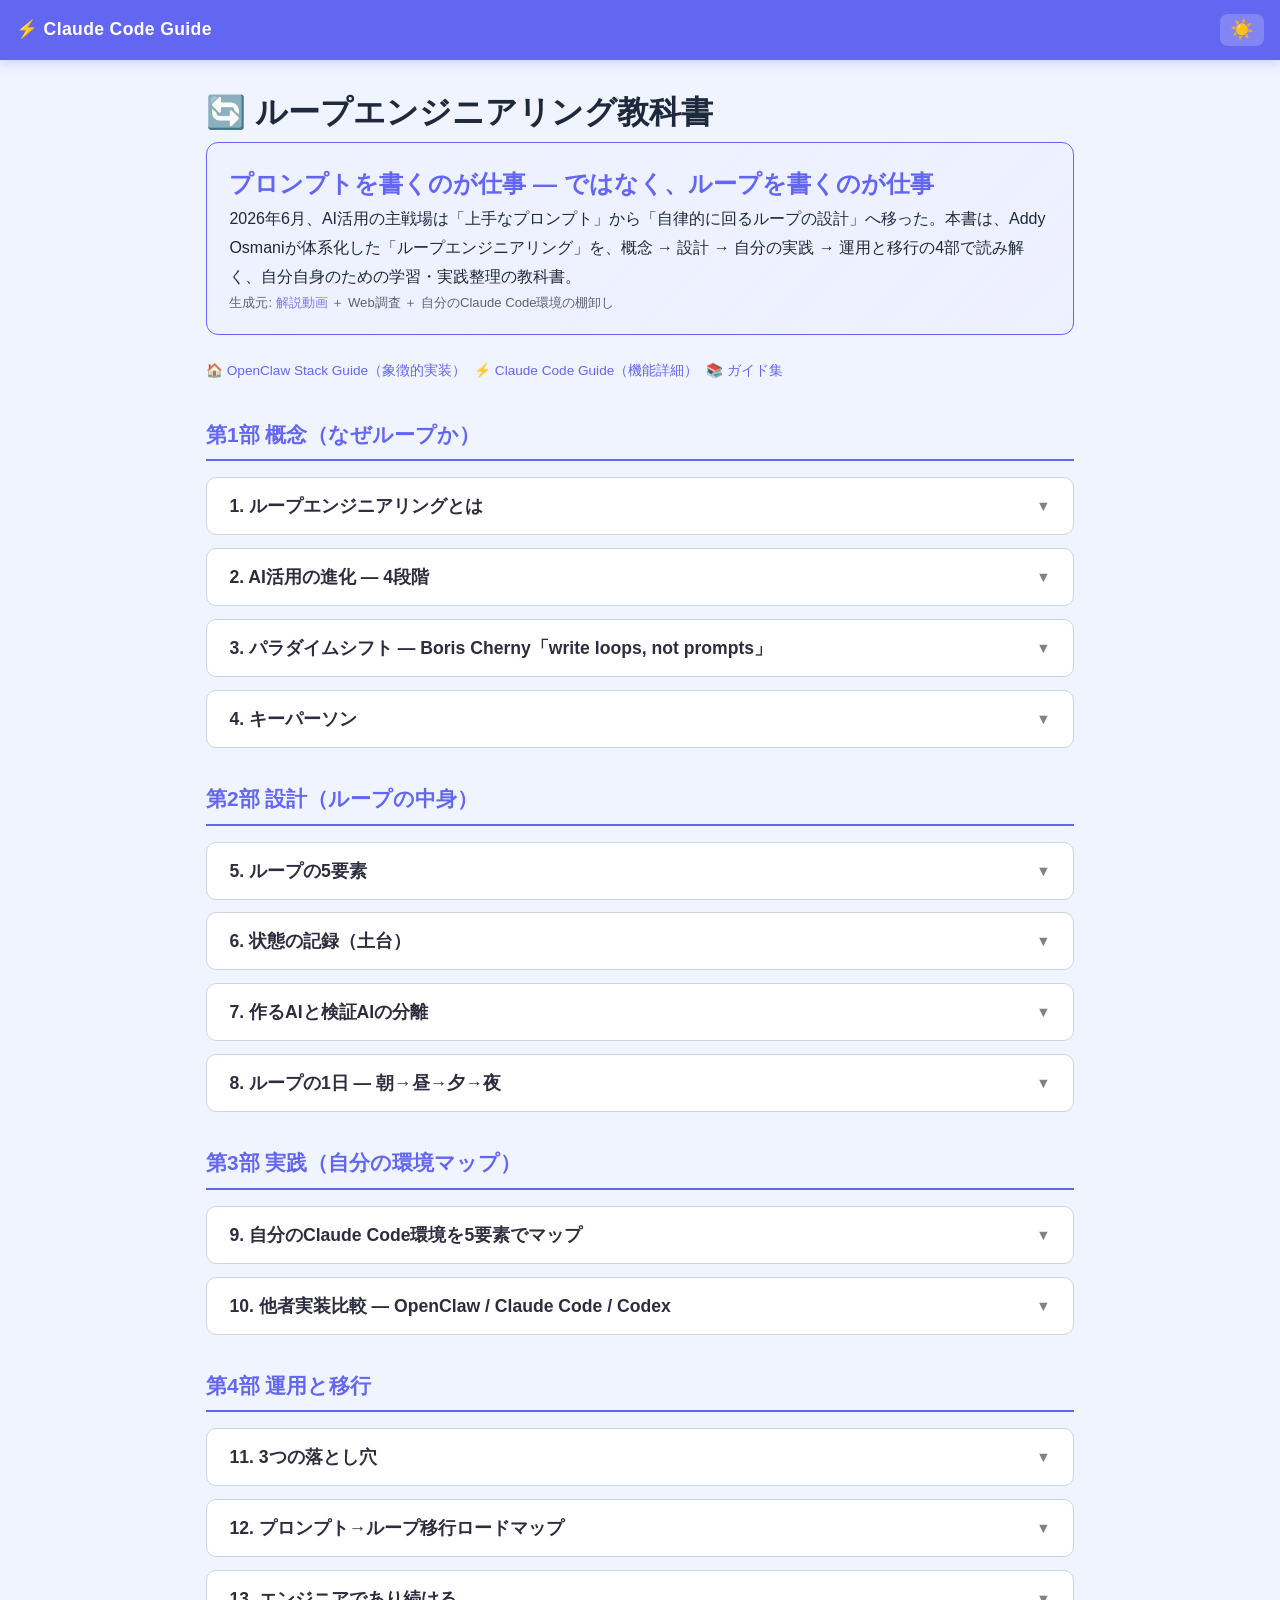
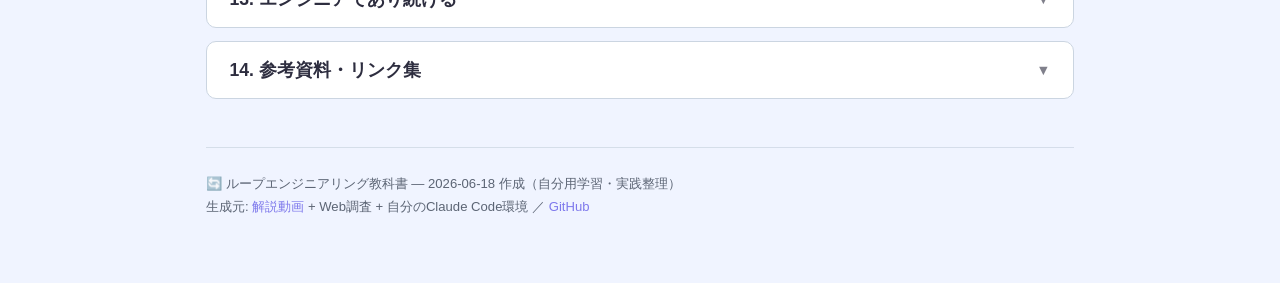
==== commit a86cf566: "fix: index.html上部の見切れ修正（.textbookのpadding-topに固定ヘッダー高さを追加） .site-headerがposition:fixed(60px)なのに、inde" ====
--- a/index.html
+++ b/index.html
@@ -13,7 +13,7 @@
     <link rel="stylesheet" href="assets/style.css">
     <link rel="icon" href="data:image/svg+xml,<svg xmlns='http://www.w3.org/2000/svg' viewBox='0 0 100 100'><text y='.9em' font-size='90'>🔄</text></svg>">
     <style>
-        .textbook { max-width: 900px; margin: 0 auto; padding: 1.5rem 1rem 4rem; }
+        .textbook { max-width: 900px; margin: 0 auto; padding: calc(var(--header-h, 60px) + 1.5rem) 1rem 4rem; }
         .concept-box {
             background: linear-gradient(135deg, var(--accent-bg, rgba(124,58,237,.08)), rgba(124,58,237,.02));
             border: 1px solid var(--accent, #7c3aed);
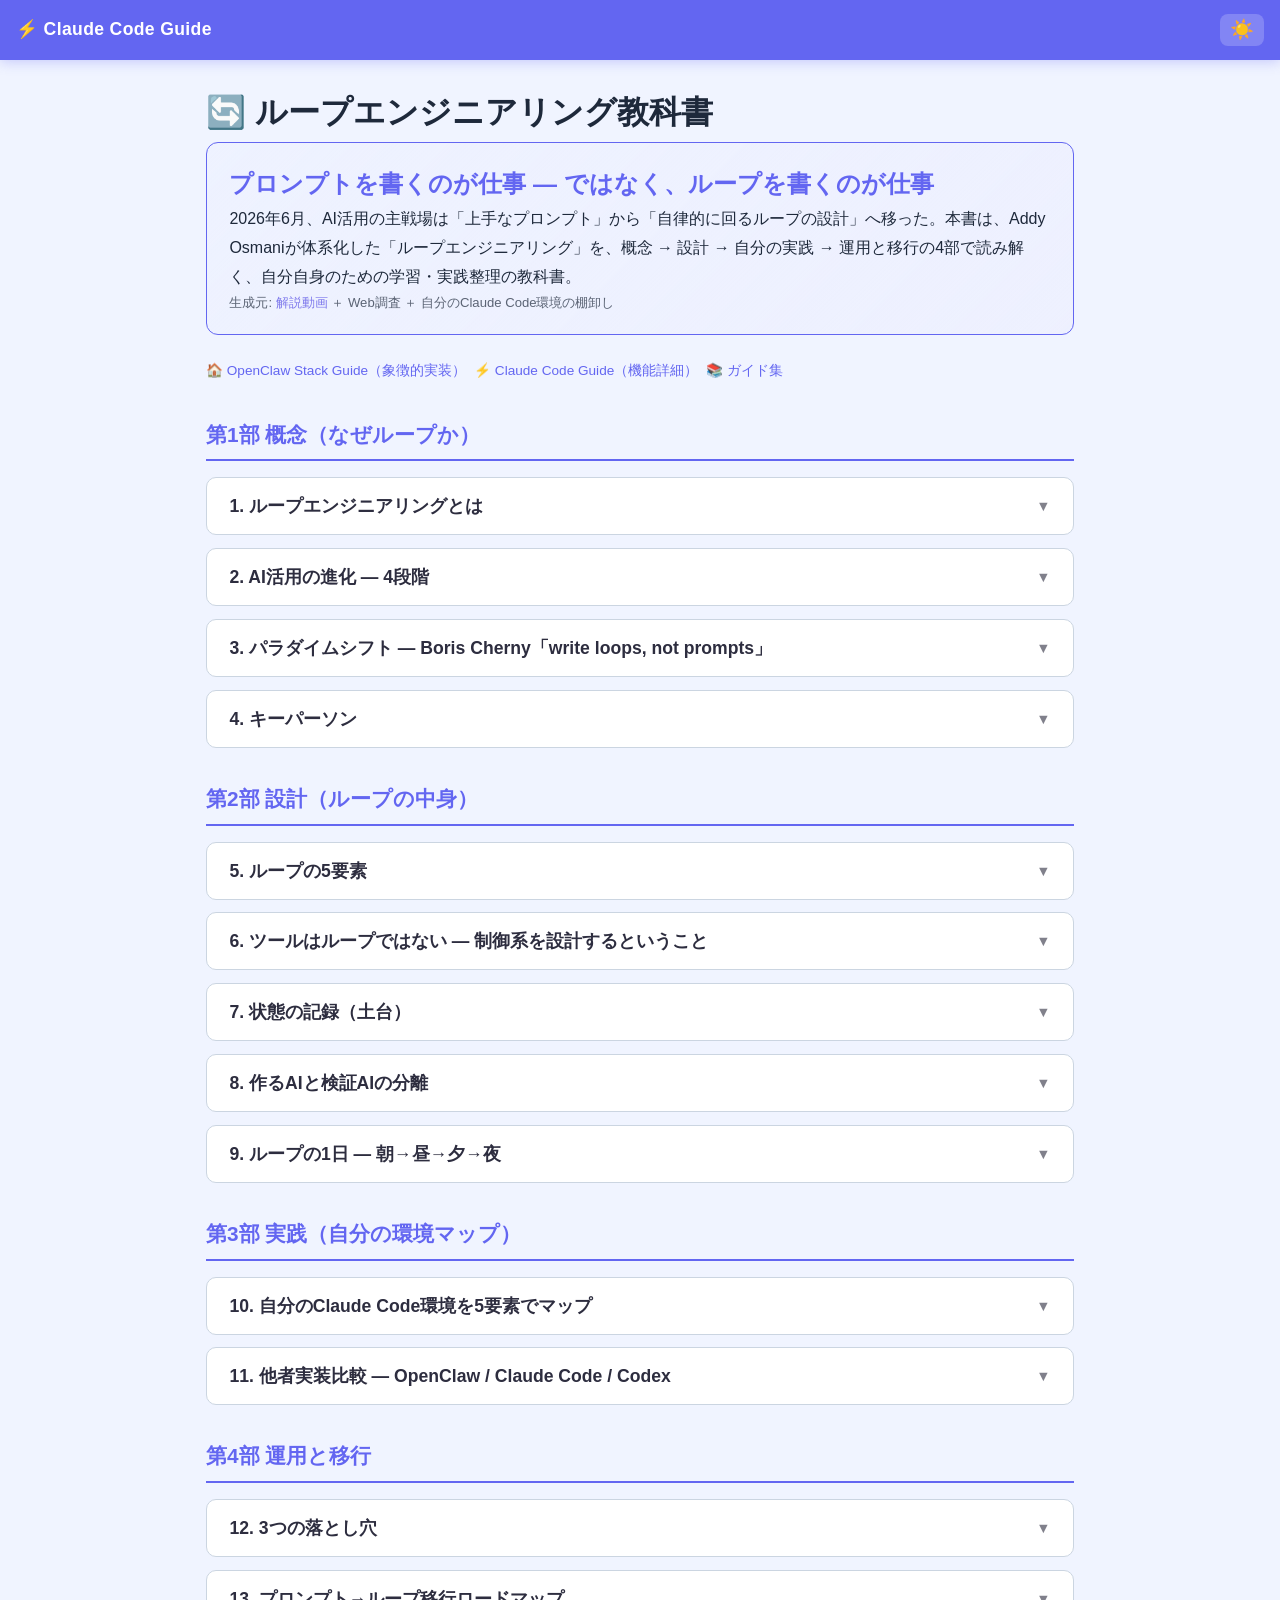
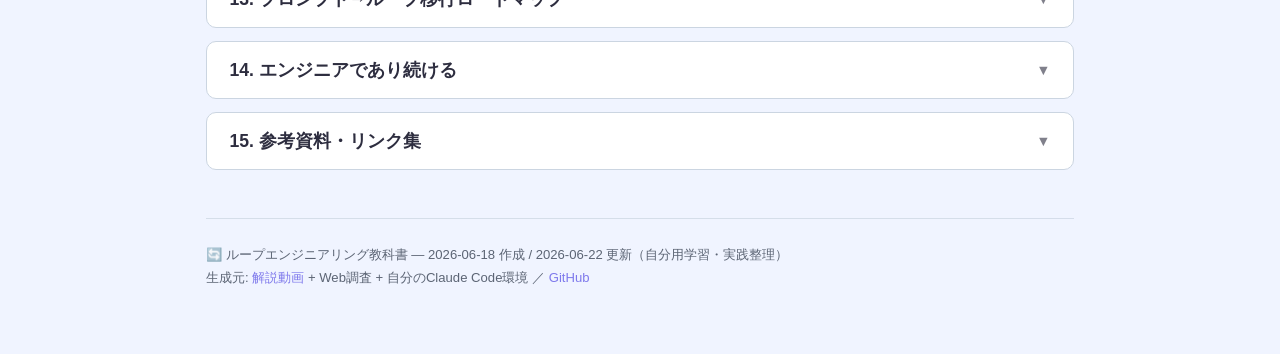
==== commit 70c0badf: "feat: 第6章追加 — ツールはループではない（制御系の設計）、ch7-15に繰り上げ Co-Authored-By: Claude <noreply@anthropic.com>" ====
--- a/index.html
+++ b/index.html
@@ -1,324 +1,368 @@
 <!DOCTYPE html>
 <html lang="ja" data-theme="light">
 <head>
-    <meta charset="UTF-8">
-    <meta name="viewport" content="width=device-width, initial-scale=1.0">
-    <title>ループエンジニアリング教科書 — Claude Code Guide</title>
-    <meta name="description" content="2026年のAI活用パラダイム「ループエンジニアリング」を概念→設計→実践→運用で読み解く教科書。Addy Osmani原典・Boris Cherny「write loops, not prompts」">
-    <meta property="og:title" content="ループエンジニアリング教科書 — Claude Code Guide">
-    <meta property="og:description" content="ループエンジニアリングを概念→設計→実践→運用で読み解く">
-    <meta property="og:type" content="article">
-    <meta property="og:url" content="https://fukukei23.github.io/loop-engineering-guide/">
-    <meta name="twitter:card" content="summary">
-    <link rel="stylesheet" href="assets/style.css">
-    <link rel="icon" href="data:image/svg+xml,<svg xmlns='http://www.w3.org/2000/svg' viewBox='0 0 100 100'><text y='.9em' font-size='90'>🔄</text></svg>">
-    <style>
-        .textbook { max-width: 900px; margin: 0 auto; padding: calc(var(--header-h, 60px) + 1.5rem) 1rem 4rem; }
-        .concept-box {
-            background: linear-gradient(135deg, var(--accent-bg, rgba(124,58,237,.08)), rgba(124,58,237,.02));
-            border: 1px solid var(--accent, #7c3aed);
-            border-radius: 12px; padding: 1.2rem 1.4rem; margin-bottom: 1.5rem;
-        }
-        .concept-box h2 { margin-top: 0; color: var(--accent, #7c3aed); }
-        .acc-item {
-            border: 1px solid var(--border, rgba(0,0,0,.1)); border-radius: 10px;
-            margin-bottom: .8rem; overflow: hidden; background: var(--bg-raised, #fff);
-        }
-        .acc-item.open > .acc-content { display: block; }
-        .acc-content { display: none; padding: 1.2rem 1.4rem; border-top: 1px solid var(--border, rgba(0,0,0,.08)); }
-        .acc-content p, .acc-content li { font-size: .92rem; line-height: 1.7; }
-        .acc-content h4 { margin: 1rem 0 .3rem; color: var(--accent, #7c3aed); font-size: .95rem; }
-        .acc-content h4:first-child { margin-top: 0; }
-        .acc-header {
-            width: 100%; text-align: left; border: none; background: transparent;
-            padding: 1rem 1.4rem; font-size: 1.1rem; font-weight: 700; cursor: pointer;
-            color: var(--fg, #2d2d3f); display: flex; justify-content: space-between; align-items: center;
-        }
-        .acc-header:hover { background: rgba(124,58,237,.05); }
-        .acc-header .caret { transition: transform .2s; font-size: .9rem; opacity: .6; }
-        .acc-item.open > .acc-header .caret { transform: rotate(180deg); }
-        .part-h2 { margin: 2rem 0 1rem; padding-bottom: .4rem; border-bottom: 2px solid var(--accent, #7c3aed); color: var(--accent, #7c3aed); font-size: 1.3rem; }
-        .acc-content table, .ref-table { width: 100%; border-collapse: collapse; margin: .5rem 0; }
-        .acc-content th, .ref-table th { background: rgba(124,58,237,.1); padding: .5rem; text-align: left; font-size: .82rem; border: 1px solid var(--border, rgba(0,0,0,.1)); }
-        .acc-content td, .ref-table td { padding: .5rem; font-size: .85rem; border: 1px solid var(--border, rgba(0,0,0,.1)); vertical-align: top; }
-        .acc-content td a, .ref-table td a { color: var(--accent, #7c3aed); }
-        .src { font-size: .8rem; color: var(--accent, #7c3aed); text-decoration: none; display: inline-block; margin-top: .4rem; }
-        .src:hover { text-decoration: underline; }
-        .top-links { display:flex; gap:.5rem; flex-wrap:wrap; margin-bottom:1.2rem; font-size:.85rem; }
-        .top-links a { color: var(--accent, #7c3aed); }
-        blockquote { border-left: 3px solid var(--accent, #7c3aed); margin: .6rem 0; padding: .4rem 1rem; background: rgba(124,58,237,.04); font-style: italic; }
-        .evolution { display:flex; gap:.3rem; align-items:center; flex-wrap:wrap; margin:.6rem 0; font-weight:600; font-size:.9rem; }
-        .evolution span { padding:.3rem .6rem; border-radius:6px; background:rgba(124,58,237,.1); color:var(--accent,#7c3aed); }
-        .evolution .arrow { padding:0 .2rem; opacity:.5; }
-        .evolution .final { background:var(--accent,#7c3aed); color:#fff; }
-    </style>
+<meta charset="UTF-8">
+<meta name="viewport" content="width=device-width, initial-scale=1.0">
+<title>ループエンジニアリング教科書 — Claude Code Guide</title>
+<meta name="description" content="2026年のAI活用パラダイム「ループエンジニアリング」を概念→設計→実践→運用で読み解く教科書。Addy Osmani原典・Boris Cherny「write loops, not prompts」">
+<meta property="og:title" content="ループエンジニアリング教科書 — Claude Code Guide">
+<meta property="og:description" content="ループエンジニアリングを概念→設計→実践→運用で読み解く">
+<meta property="og:type" content="article">
+<meta property="og:url" content="https://fukukei23.github.io/loop-engineering-guide/">
+<meta name="twitter:card" content="summary">
+<link rel="stylesheet" href="assets/style.css">
+<link rel="icon" href="data:image/svg+xml,<svg xmlns='http://www.w3.org/2000/svg' viewBox='0 0 100 100'><text y='.9em' font-size='90'>🔄</text></svg>">
+<style>
+.textbook { max-width: 900px; margin: 0 auto; padding: calc(var(--header-h, 60px) + 1.5rem) 1rem 4rem; }
+.concept-box {
+background: linear-gradient(135deg, var(--accent-bg, rgba(124,58,237,.08)), rgba(124,58,237,.02));
+border: 1px solid var(--accent, #7c3aed);
+border-radius: 12px; padding: 1.2rem 1.4rem; margin-bottom: 1.5rem;
+}
+.concept-box h2 { margin-top: 0; color: var(--accent, #7c3aed); }
+.acc-item {
+border: 1px solid var(--border, rgba(0,0,0,.1)); border-radius: 10px;
+margin-bottom: .8rem; overflow: hidden; background: var(--bg-raised, #fff);
+}
+.acc-item.open > .acc-content { display: block; }
+.acc-content { display: none; padding: 1.2rem 1.4rem; border-top: 1px solid var(--border, rgba(0,0,0,.08)); }
+.acc-content p, .acc-content li { font-size: .92rem; line-height: 1.7; }
+.acc-content h4 { margin: 1rem 0 .3rem; color: var(--accent, #7c3aed); font-size: .95rem; }
+.acc-content h4:first-child { margin-top: 0; }
+.acc-header {
+width: 100%; text-align: left; border: none; background: transparent;
+padding: 1rem 1.4rem; font-size: 1.1rem; font-weight: 700; cursor: pointer;
+color: var(--fg, #2d2d3f); display: flex; justify-content: space-between; align-items: center;
+}
+.acc-header:hover { background: rgba(124,58,237,.05); }
+.acc-header .caret { transition: transform .2s; font-size: .9rem; opacity: .6; }
+.acc-item.open > .acc-header .caret { transform: rotate(180deg); }
+.part-h2 { margin: 2rem 0 1rem; padding-bottom: .4rem; border-bottom: 2px solid var(--accent, #7c3aed); color: var(--accent, #7c3aed); font-size: 1.3rem; }
+.acc-content table, .ref-table { width: 100%; border-collapse: collapse; margin: .5rem 0; }
+.acc-content th, .ref-table th { background: rgba(124,58,237,.1); padding: .5rem; text-align: left; font-size: .82rem; border: 1px solid var(--border, rgba(0,0,0,.1)); }
+.acc-content td, .ref-table td { padding: .5rem; font-size: .85rem; border: 1px solid var(--border, rgba(0,0,0,.1)); vertical-align: top; }
+.acc-content td a, .ref-table td a { color: var(--accent, #7c3aed); }
+.src { font-size: .8rem; color: var(--accent, #7c3aed); text-decoration: none; display: inline-block; margin-top: .4rem; }
+.src:hover { text-decoration: underline; }
+.top-links { display:flex; gap:.5rem; flex-wrap:wrap; margin-bottom:1.2rem; font-size:.85rem; }
+.top-links a { color: var(--accent, #7c3aed); }
+blockquote { border-left: 3px solid var(--accent, #7c3aed); margin: .6rem 0; padding: .4rem 1rem; background: rgba(124,58,237,.04); font-style: italic; }
+.evolution { display:flex; gap:.3rem; align-items:center; flex-wrap:wrap; margin:.6rem 0; font-weight:600; font-size:.9rem; }
+.evolution span { padding:.3rem .6rem; border-radius:6px; background:rgba(124,58,237,.1); color:var(--accent,#7c3aed); }
+.evolution .arrow { padding:0 .2rem; opacity:.5; }
+.evolution .final { background:var(--accent,#7c3aed); color:#fff; }
+.check-ok { color: #16a34a; font-weight: 700; }
+.check-ng { color: #dc2626; font-weight: 700; }
+</style>
 </head>
 <body>
-    <header class="site-header">
-        <button class="menu-toggle" aria-label="メニュー" id="menuToggle"><span></span><span></span><span></span></button>
-        <a href="https://fukukei23.github.io/claude-code-guide/" class="site-title">⚡ Claude Code Guide</a>
-        <button class="theme-toggle" id="themeToggle" aria-label="テーマ切替"><span class="icon-light">☀️</span><span class="icon-dark">🌙</span></button>
-    </header>
-
-    <main class="textbook">
-        <h1>🔄 ループエンジニアリング教科書</h1>
-
-        <div class="concept-box">
-            <h2>プロンプトを書くのが仕事 — ではなく、ループを書くのが仕事</h2>
-            <p>2026年6月、AI活用の主戦場は「上手なプロンプト」から「自律的に回るループの設計」へ移った。本書は、Addy Osmaniが体系化した「ループエンジニアリング」を、概念 → 設計 → 自分の実践 → 運用と移行の4部で読み解く、自分自身のための学習・実践整理の教科書。</p>
-            <p style="font-size:.82rem; margin-bottom:0; opacity:.7;">生成元: <a href="https://www.youtube.com/watch?v=Cps2LgY-ENE">解説動画</a> ＋ Web調査 ＋ 自分のClaude Code環境の棚卸し</p>
-        </div>
-
-        <div class="top-links">
-            <a href="https://fukukei23.github.io/openclaw-stack-guide/">🏠 OpenClaw Stack Guide（象徴的実装）</a>
-            <a href="https://fukukei23.github.io/claude-code-guide/">⚡ Claude Code Guide（機能詳細）</a>
-            <a href="https://fukukei23.github.io/guides/">📚 ガイド集</a>
-        </div>
-
-        <h2 class="part-h2">第1部 概念（なぜループか）</h2>
-
-        <div class="acc-item" data-key="ch1">
-            <button class="acc-header" onclick="toggle(this)">1. ループエンジニアリングとは <span class="caret">▼</span></button>
-            <div class="acc-content">
-                <p>Googleのエンジニア <strong>Addy Osmani</strong> が2026年6月に体系化した概念。一言で言えば:</p>
-                <blockquote>ループエンジニアリングとは、エージェントにプロンプトを出す自分自身を置き換えること。代わりにそれを行うシステムを設計することだ。<br>— Addy Osmani「Loop Engineering」</blockquote>
-                <p>従来は人間がAIに1回ずつ指示を出し、結果を見て、また次の指示を出す — これを繰り返していた。ループエンジニアリングは、この「指示を出す役割」そのものを <strong>AIが自律的に次のタスクを考えて実行し続ける仕組み（＝ループ）</strong> で置き換える。</p>
-                <h4>「ループ」とは何か</h4>
-                <p>ここでのループは、単なる繰り返し処理ではない。<code>while</code> 文のように、AIが <strong>目標達成まで自律的に回り続けるサイクル</strong> を指す。人間は各反復で指示を出すのではなく、ループ全体を設計する。</p>
-                <a class="src" href="https://addyosmani.com/blog/loop-engineering/" target="_blank">📎 Addy Osmani原典「Loop Engineering」</a>
-            </div>
-        </div>
-
-        <div class="acc-item" data-key="ch2">
-            <button class="acc-header" onclick="toggle(this)">2. AI活用の進化 — 4段階 <span class="caret">▼</span></button>
-            <div class="acc-content">
-                <p>ループエンジニアリングは突然現れたのではなく、AI活用の進化の到達点。各段階で「人間が工夫する対象」が移り変わってきた。</p>
-                <div class="evolution">
-                    <span>① Prompt</span><span class="arrow">→</span>
-                    <span>② Context</span><span class="arrow">→</span>
-                    <span>③ Harness</span><span class="arrow">→</span>
-                    <span class="final">④ Loop</span>
-                </div>
-                <table>
-                    <tr><th>段階</th><th>人間が工夫する対象</th><th>前提</th></tr>
-                    <tr><td><strong>① Prompt Engineering</strong></td><td>指示文の工夫</td><td>1回のやり取りで大当たりを狙う</td></tr>
-                    <tr><td><strong>② Context Engineering</strong></td><td>文脈の管理（何をAIに見せるか）</td><td>コンテキスト窓の設計</td></tr>
-                    <tr><td><strong>③ Harness Engineering</strong></td><td>環境整備（ガードレール・ツール・監視）</td><td>AIを包み込む実行基盤</td></tr>
-                    <tr><td><strong>④ Loop Engineering</strong></td><td>自律ループ全体の設計</td><td>指示役から降りる</td></tr>
-                </table>
-                <p>重要なのは、プロンプトの質だけで差がつかなくなったこと。上手な指示を1回出すより、<strong>失敗して自己修正しながら一歩ずつ進むループ</strong> を組む方が、不確実な現実では安定する。</p>
-            </div>
-        </div>
-
-        <div class="acc-item" data-key="ch3">
-            <button class="acc-header" onclick="toggle(this)">3. パラダイムシフト — Boris Cherny「write loops, not prompts」 <span class="caret">▼</span></button>
-            <div class="acc-content">
-                <p>この概念を最も体現しているのが、Anthropicの <strong>Boris Cherny</strong> — Claude Codeの作者（責任者）。彼は自身の仕事をこう表現した:</p>
-                <blockquote>私の仕事はプロンプトを書くことではない。ループを書くことだ（My job is to write loops, not individual prompts）。<br>— Boris Cherny, Anthropic</blockquote>
-                <p>Claude Codeという製品自体が、この思想の結晶。ユーザーが都度指示を出すチャットツールではなく、hooks・cron・subagent・スキル・MCPを組み合わせて <strong>自律的にタスクを回す基盤</strong> を提供する。</p>
-                <h4>何が変わるか</h4>
-                <p>「良いプロンプトを書く人」から「良いループを設計する人」へ。プロンプトエンジニアリングが「過去の正解」になり、ループ設計がこれからの差別化要因になる。</p>
-                <a class="src" href="https://cobusgreyling.medium.com/loop-engineering-62926dd6991c" target="_blank">📎 Cobus Greyling「Loop Engineering」（Boris発言を直引用）</a>
-            </div>
-        </div>
-
-        <div class="acc-item" data-key="ch4">
-            <button class="acc-header" onclick="toggle(this)">4. キーパーソン <span class="caret">▼</span></button>
-            <div class="acc-content">
-                <table>
-                    <tr><th>人物</th><th>所属</th><th>役割</th></tr>
-                    <tr><td><strong>Addy Osmani</strong></td><td>Google</td><td>概念の体系化。2026/6/7のブログ投稿が起点。著書『Image Optimization』等で知られる Web パフォーマンスの専門家</td></tr>
-                    <tr><td><strong>Boris Cherny</strong></td><td>Anthropic</td><td>Claude Code作者。「write loops, not prompts」の体現者</td></tr>
-                    <tr><td><strong>Peter Steinberger</strong></td><td>OpenClaw</td><td>シリコンバレーのAI界隈で概念を普及。OpenClawはループエンジニアリングの象徴的実装</td></tr>
-                    <tr><td><strong>Cobus Greyling</strong></td><td>（分析者）</td><td>実装パターンを整理。GitHub に CLI ツールとスターターを公開</td></tr>
-                </table>
-                <a class="src" href="https://github.com/cobusgreyling/loop-engineering" target="_blank">📎 cobusgreyling/loop-engineering（実装パターン集）</a>
-            </div>
-        </div>
-
-        <h2 class="part-h2">第2部 設計（ループの中身）</h2>
-
-        <div class="acc-item" data-key="ch5">
-            <button class="acc-header" onclick="toggle(this)">5. ループの5要素 <span class="caret">▼</span></button>
-            <div class="acc-content">
-                <p>自律ループは5つの構成要素で成り立つ。いずれかが欠けるとループは止まるか暴走する。</p>
-                <table>
-                    <tr><th>要素</th><th>意味</th><th>欠けると</th></tr>
-                    <tr><td><strong>① Clear goal</strong></td><td>明確で検証可能な目標</td><td>いつ終わるか分からない</td></tr>
-                    <tr><td><strong>② Context management</strong></td><td>反復間で状態・文脈を維持</td><td>毎回ゼロからやり直し</td></tr>
-                    <tr><td><strong>③ Verification</strong></td><td>自己評価・出力の検証</td><td>間違いに気づけない</td></tr>
-                    <tr><td><strong>④ Tool use</strong></td><td>ツール・テストの実行能力</td><td>実際の環境に触れない</td></tr>
-                    <tr><td><strong>⑤ Termination conditions</strong></td><td>停止条件の定義</td><td>無限ループ・コスト爆発</td></tr>
-                </table>
-                <p>DataScienceDojo はこれを「<strong>trigger + verifiable goal</strong>」— エージェントが目標達成まで人間の追加指示なしに回り続ける構造 — と要約している。進化の系譜としては ReAct パターンの延長。</p>
-                <a class="src" href="https://datasciencedojo.com/blog/agentic-loops-explained-from-react-to-loop-engineering-2026-guide/" target="_blank">📎 DataScienceDojo「Agentic Loops: From ReAct to Loop Engineering」</a>
-            </div>
-        </div>
-
-        <div class="acc-item" data-key="ch6">
-            <button class="acc-header" onclick="toggle(this)">6. 状態の記録（土台） <span class="caret">▼</span></button>
-            <div class="acc-content">
-                <p>5要素を支える <strong>土台</strong>。AIはセッションごとに記憶を失うため、この土台が無いと文脈維持（②）も自己修正（③）も成り立たない。</p>
-                <h4>記憶の外在化</h4>
-                <p>「今どこまで進んだか」「次に何をやるか」「何に失敗したか」を <strong>外部ファイル（状態ファイル）</strong> に書き残し、次の反復・次のセッションがそれを読み込んで引き継ぐ。AIの記憶を、AIの外側に置く設計。</p>
-                <blockquote>ループを回すのはAIだが、ループを繋ぐのはファイルだ。</blockquote>
-                <p>これが無いと、毎セッション「前提を説明し直す」無駄が発生し、ループの自律性が崩れる。</p>
-            </div>
-        </div>
-
-        <div class="acc-item" data-key="ch7">
-            <button class="acc-header" onclick="toggle(this)">7. 作るAIと検証AIの分離 <span class="caret">▼</span></button>
-            <div class="acc-content">
-                <p>ループ設計における最重要ベストプラクティス。</p>
-                <h4>なぜ分けるか</h4>
-                <p>同じAIに「コードを書かせて、それをそのままチェックさせる」と、どうしても <strong>判断が甘くなる</strong>。自分の書いたものに甘くなるのは人間と同じ。だから役割を物理的に分ける:</p>
-                <ul>
-                    <li><strong>作るAI</strong> — 修正案・コードを生成する</li>
-                    <li><strong>検証AI</strong> — プロジェクトの規約・既存テストに照らして、<strong>厳しく</strong>採点する</li>
-                </ul>
-                <p>検証AIは「作るAIとは別のコンテキスト・別の指示」で動く。これで初めて、本物のコードレビューと同じ緊張感が生まれる。Claude Code では subagent（code-reviewer・silent-failure-hunter 等）がこの役割を担う。</p>
-            </div>
-        </div>
-
-        <div class="acc-item" data-key="ch8">
-            <button class="acc-header" onclick="toggle(this)">8. ループの1日 — 朝→昼→夕→夜 <span class="caret">▼</span></button>
-            <div class="acc-content">
-                <p>自律ループが1日をどう回すか、概念図（元動画の実演）。</p>
-                <h4>🌅 朝 — 自動実行とタスク抽出</h4>
-                <p>人間の指示なしにタイマーで起動。「状況整理AI」が前日の失敗ビルド・残課題・最近のコード変更を読み込み、「今日やることリスト」を自動生成してファイルに書き出す。</p>
-                <h4>☀️ 昼 — 作業部屋の分離と相互検証</h4>
-                <p>各タスクに独立した作業部屋（干渉しないコンテキスト）を用意。<strong>作るAI</strong>が実装 → 完了後 <strong>検証AI</strong> が規約とテストで厳格に自動検証。</p>
-                <h4>🌇 夕 — 外部連携とエスカレーション</h4>
-                <p>検証通過したものを MCP 経由でチケット更新・PR作成・チャット通知。AIだけでは解けない難題は「人間の判断を仰ぐボックス」に仕分け（無理に進めない）。</p>
-                <h4>🌙 夜 — 状態の保存</h4>
-                <p>1日の成果・うまくいったこと・残課題を状態ファイルに保存。翌朝、AIがそれを読み込んで記憶が引き継がれる。</p>
-            </div>
-        </div>
-
-        <h2 class="part-h2">第3部 実践（自分の環境マップ）</h2>
-
-        <div class="acc-item" data-key="ch9">
-            <button class="acc-header" onclick="toggle(this)">9. 自分のClaude Code環境を5要素でマップ <span class="caret">▼</span></button>
-            <div class="acc-content">
-                <p>「ループエンジニアリング」という概念は遠い存在ではない。自分のClaude Code環境は <strong>既にこのループを実践している</strong>。5要素と土台を、実際の実装に対応させた。</p>
-                <table>
-                    <tr><th>5要素・土台</th><th>自分の実装</th></tr>
-                    <tr><td><strong>① Clear goal</strong></td><td>GitHub Issue・handoffの「次にやること」・バックログ</td></tr>
-                    <tr><td><strong>② Context management</strong></td><td>git worktree（作業部屋の分離）・CLAUDE.md（プロジェクト固有ルール）</td></tr>
-                    <tr><td><strong>③ Verification</strong></td><td>subagent（code-reviewer / silent-failure-hunter / type-design-analyzer）・テストスイート</td></tr>
-                    <tr><td><strong>④ Tool use</strong></td><td>MCP（brave-search / github / playwright / context7）・hooks（PreToolUse安全チェック等）</td></tr>
-                    <tr><td><strong>⑤ Termination</strong></td><td><code>next-issue.py</code>（pending空で停止）・<code>state.active=false</code></td></tr>
-                    <tr><td><strong>🟪 土台: 状態の記録</strong></td><td>handoff.md・SSOT日記・state.json・memory</td></tr>
-                </table>
-                <p>つまり Boris の「write loops, not prompts」は、自分の環境の <code>~/.claude/</code> の中に既に書かれている。この教科書は、その実践を言語化し直す作業でもある。</p>
-            </div>
-        </div>
-
-        <div class="acc-item" data-key="ch10">
-            <button class="acc-header" onclick="toggle(this)">10. 他者実装比較 — OpenClaw / Claude Code / Codex <span class="caret">▼</span></button>
-            <div class="acc-content">
-                <p>2026年時点で、ループエンジニアリング・パターンを組み込んだ主な実装の比較。</p>
-                <table>
-                    <tr><th>観点</th><th>OpenClaw</th><th>Claude Code</th><th>Codex</th></tr>
-                    <tr><td>提供元</td><td>Peter Steinberger（OSS）</td><td>Anthropic（Boris Cherny）</td><td>OpenAI</td></tr>
-                    <tr><td>位置づけ</td><td>ループの象徴的実装・界隈普及の起点</td><td>hooks+cron+subagent+skill+MCPで自律基盤</td><td>OpenAI系コーディングエージェント</td></tr>
-                    <tr><td>ループの担い手</td><td>OSレベルの自動化層</td><td>SessionStart/Stop hooks・自律タスクループ</td><td>エージェント実行ループ（内部）</td></tr>
-                    <tr><td>状態の記録</td><td>外部ファイル</td><td>handoff.md・memory・日記</td><td>セッション状態</td></tr>
-                </table>
-                <p>The AI Corner の分析では、Claude Code と Codex は <strong>どちらも2026年にループエンジニアリング・パターンを出荷済み</strong>。違いは、Claude Code が hooks/cron/skill/MCP を <strong>ユーザー側で組み立てられる基盤</strong> として公開している点（自分の環境がまさにそれ）。</p>
-                <a class="src" href="https://www.the-ai-corner.com/p/loop-engineering-coding-agents-2026" target="_blank">📎 The AI Corner「Loop Engineering: Build Self-Running Coding Agents 2026」</a>
-            </div>
-        </div>
-
-        <h2 class="part-h2">第4部 運用と移行</h2>
-
-        <div class="acc-item" data-key="ch11">
-            <button class="acc-header" onclick="toggle(this)">11. 3つの落とし穴 <span class="caret">▼</span></button>
-            <div class="acc-content">
-                <p>ループは強力だが、放っておくと3つの罠に落ちる。</p>
-                <h4>① 検証 — 人間の目が必須</h4>
-                <p>AIの自己検証は甘くなる（Ch7）。最終的な「これで出してよいか」の判断は人間が持つ。自動化が進むほど、この最終チェックをサボりたくなるが、そこが一番危ない。</p>
-                <h4>② コスト — 並行処理で計算コスト増大</h4>
-                <p>ループは（特にマルチエージェントで）並行して回る。サブエージェントを多数起動すると、トークン消費が爆発する。停止条件（Ch5⑤）と予算上限の設計が必須。</p>
-                <h4>③ 理解の借金 — AIが超高速生成し、人間がシステムを説明できなくなる</h4>
-                <p>これが最も恐ろしい。AIが人間を置き去りにしてコードを生成し続けると、人間側が「システムが中で何をやっているか説明できない状態」に陥る。この <strong>理解のギャップ（借金）</strong> は利息がつく。返済（コードを読む力）をサボると、いずめ破産する。</p>
-                <blockquote>ループが自動化を担うほど、コードを読む力（Python基礎学習等）が重要になる。自動化と理解はトレードオフではない — 自動化を安全に回すために理解が要る。</blockquote>
-            </div>
-        </div>
-
-        <div class="acc-item" data-key="ch12">
-            <button class="acc-header" onclick="toggle(this)">12. プロンプト→ループ移行ロードマップ <span class="caret">▼</span></button>
-            <div class="acc-content">
-                <p>いきなり完全自律ループは組めない。段階的に5ステップで移行する。</p>
-                <table>
-                    <tr><th>段階</th><th>やること</th><th>人間の関与</th></tr>
-                    <tr><td><strong>Step 1</strong></td><td>プロンプトの再利用化（スキル化・Markdown化）</td><td>毎回指示（ただし定型化）</td></tr>
-                    <tr><td><strong>Step 2</strong></td><td>状態の記録を始める（handoff・ログ・日記）</td><td>記録の設計のみ</td></tr>
-                    <tr><td><strong>Step 3</strong></td><td>自己検証の導入（subagent・テスト自動実行）</td><td>検証結果の確認</td></tr>
-                    <tr><td><strong>Step 4</strong></td><td>ツール連携（MCP・hooks・通知）</td><td>例外時のみ</td></tr>
-                    <tr><td><strong>Step 5</strong></td><td>完全自律ループ（cron・Stop Hook で次タスク起動）</td><td>監督・最終判断のみ</td></tr>
-                </table>
-                <p>自分の環境は Step 4〜5 に到達している。残る課題は「理解の借金」の返済（Step 3 の検証を人間が追える程度に、コードを読む力を保つこと）。</p>
-            </div>
-        </div>
-
-        <div class="acc-item" data-key="ch13">
-            <button class="acc-header" onclick="toggle(this)">13. エンジニアであり続ける <span class="caret">▼</span></button>
-            <div class="acc-content">
-                <p>ループが実行を担うからこそ、人間は <strong>「ただ実行ボタンを押すだけの人」に退化してはならない</strong>。</p>
-                <h4>人間の新しい役割</h4>
-                <ul>
-                    <li><strong>全体の俯瞰</strong> — ループの健全性・方向を監視する</li>
-                    <li><strong>最終判断</strong> — 「これで出してよいか」の最後の砦</li>
-                    <li><strong>ループの設計改善</strong> — 止まったループの原因究明・再設計</li>
-                    <li><strong>審美眼</strong> — 何を実行し、何を差し止めるかの倫理的・品質的判断</li>
-                </ul>
-                <blockquote>AIが高速に仕事をこなすようになればなるほど、何をさせるかを決める人間の判断が、最大の武器になる。</blockquote>
-                <p>これは「コードを読めない素人だから関係ない」ではない。むしろ、非IT出身でループを組んでいるからこそ、<strong>コードを読む力を意図的に鍛え続ける</strong> ことが、理解の借金を防ぐ唯一の道。</p>
-            </div>
-        </div>
-
-        <div class="acc-item" data-key="ch14">
-            <button class="acc-header" onclick="toggle(this)">14. 参考資料・リンク集 <span class="caret">▼</span></button>
-            <div class="acc-content">
-                <table class="ref-table">
-                    <tr><th>資料</th><th>内容</th></tr>
-                    <tr><td><a href="https://addyosmani.com/blog/loop-engineering/" target="_blank">Addy Osmani「Loop Engineering」</a></td><td>概念の原典（2026/6/7）。すべての起点</td></tr>
-                    <tr><td><a href="https://cobusgreyling.medium.com/loop-engineering-62926dd6991c" target="_blank">Cobus Greyling「Loop Engineering」</a></td><td>Boris Cherny 発言の直引用あり。Claude Code哲学との対応</td></tr>
-                    <tr><td><a href="https://www.the-ai-corner.com/p/loop-engineering-coding-agents-2026" target="_blank">The AI Corner</a></td><td>Claude Code / Codex のループ実装を比較</td></tr>
-                    <tr><td><a href="https://lushbinary.com/blog/loop-engineering-ai-coding-agents-guide/" target="_blank">Lushbinary</a></td><td>5要素の実践ガイド</td></tr>
-                    <tr><td><a href="https://datasciencedojo.com/blog/agentic-loops-explained-from-react-to-loop-engineering-2026-guide/" target="_blank">DataScienceDojo</a></td><td>ReAct → Loop Engineering の系譜</td></tr>
-                    <tr><td><a href="https://github.com/cobusgreyling/loop-engineering" target="_blank">cobusgreyling/loop-engineering</a></td><td>実装パターン・CLIツール・スターター（GitHub）</td></tr>
-                    <tr><td><a href="https://www.youtube.com/watch?v=Cps2LgY-ENE" target="_blank">解説動画「ループエンジニアリングを知ってみよう」</a></td><td>本書の素材元。【アイ】のAIでできるチャンネル・2分7秒</td></tr>
-                </table>
-                <h4>関連ガイド（自分の環境）</h4>
-                <ul>
-                    <li><a href="https://fukukei23.github.io/openclaw-stack-guide/">OpenClaw Stack Guide</a> — ループの象徴的実装</li>
-                    <li><a href="https://fukukei23.github.io/claude-code-guide/">Claude Code Guide</a> — hooks/skill/MCP/subagent の機能詳細</li>
-                    <li><a href="https://fukukei23.github.io/python-reading-guide/">Python基礎Guide</a> — 「理解の借金」返済の道具</li>
-                </ul>
-            </div>
-        </div>
-
-        <footer style="margin-top:3rem; padding-top:1.5rem; border-top:1px solid var(--border,rgba(0,0,0,.1)); font-size:.82rem; opacity:.7;">
-            <p>🔄 ループエンジニアリング教科書 — 2026-06-18 作成（自分用学習・実践整理）</p>
-            <p>生成元: <a href="https://www.youtube.com/watch?v=Cps2LgY-ENE">解説動画</a> + Web調査 + 自分のClaude Code環境 ／ <a href="https://github.com/fukukei23/loop-engineering-guide">GitHub</a></p>
-        </footer>
-    </main>
-
-    <script>
-        function toggle(h){const i=h.closest(".acc-item"),o=i.classList.contains("open");i.classList.toggle("open",!o);const k=i.dataset.key;if(k)localStorage.setItem("acc_"+k,(!o).toString());}
-        document.querySelectorAll(".acc-item[data-key]").forEach(i=>{const k=i.dataset.key;if(localStorage.getItem("acc_"+k)==="true")i.classList.add("open");});
-
-        // テーマ切替
-        const themeToggle=document.getElementById('themeToggle');
-        const savedTheme=localStorage.getItem('theme')||'light';
-        document.documentElement.setAttribute('data-theme',savedTheme);
-        themeToggle.addEventListener('click',()=>{const cur=document.documentElement.getAttribute('data-theme');const next=cur==='dark'?'light':'dark';document.documentElement.setAttribute('data-theme',next);localStorage.setItem('theme',next);});
-
-        // メニュー（モバイル）
-        const menuToggle=document.getElementById('menuToggle');
-        if(menuToggle){menuToggle.addEventListener('click',()=>{document.body.classList.toggle('nav-open');});}
-    </script>
+<header class="site-header">
+<button class="menu-toggle" aria-label="メニュー" id="menuToggle"><span></span><span></span><span></span></button>
+<a href="https://fukukei23.github.io/claude-code-guide/" class="site-title">⚡ Claude Code Guide</a>
+<button class="theme-toggle" id="themeToggle" aria-label="テーマ切替"><span class="icon-light">☀️</span><span class="icon-dark">🌙</span></button>
+</header>
+<main class="textbook">
+<h1>🔄 ループエンジニアリング教科書</h1>
+<div class="concept-box">
+<h2>プロンプトを書くのが仕事 — ではなく、ループを書くのが仕事</h2>
+<p>2026年6月、AI活用の主戦場は「上手なプロンプト」から「自律的に回るループの設計」へ移った。本書は、Addy Osmaniが体系化した「ループエンジニアリング」を、概念 → 設計 → 自分の実践 → 運用と移行の4部で読み解く、自分自身のための学習・実践整理の教科書。</p>
+<p style="font-size:.82rem; margin-bottom:0; opacity:.7;">生成元: <a href="https://www.youtube.com/watch?v=Cps2LgY-ENE">解説動画</a> ＋ Web調査 ＋ 自分のClaude Code環境の棚卸し</p>
+</div>
+<div class="top-links">
+<a href="https://fukukei23.github.io/openclaw-stack-guide/">🏠 OpenClaw Stack Guide（象徴的実装）</a>
+<a href="https://fukukei23.github.io/claude-code-guide/">⚡ Claude Code Guide（機能詳細）</a>
+<a href="https://fukukei23.github.io/guides/">📚 ガイド集</a>
+</div>
+
+<h2 class="part-h2">第1部 概念（なぜループか）</h2>
+
+<div class="acc-item" data-key="ch1">
+<button class="acc-header" onclick="toggle(this)">1. ループエンジニアリングとは <span class="caret">▼</span></button>
+<div class="acc-content">
+<p>Googleのエンジニア <strong>Addy Osmani</strong> が2026年6月に体系化した概念。一言で言えば:</p>
+<blockquote>ループエンジニアリングとは、エージェントにプロンプトを出す自分自身を置き換えること。代わりにそれを行うシステムを設計することだ。<br>— Addy Osmani「Loop Engineering」</blockquote>
+<p>従来は人間がAIに1回ずつ指示を出し、結果を見て、また次の指示を出す — これを繰り返していた。ループエンジニアリングは、この「指示を出す役割」そのものを <strong>AIが自律的に次のタスクを考えて実行し続ける仕組み（＝ループ）</strong> で置き換える。</p>
+<h4>「ループ」とは何か</h4>
+<p>ここでのループは、単なる繰り返し処理ではない。<code>while</code> 文のように、AIが <strong>目標達成まで自律的に回り続けるサイクル</strong> を指す。人間は各反復で指示を出すのではなく、ループ全体を設計する。</p>
+<a class="src" href="https://addyosmani.com/blog/loop-engineering/" target="_blank">📎 Addy Osmani原典「Loop Engineering」</a>
+</div>
+</div>
+
+<div class="acc-item" data-key="ch2">
+<button class="acc-header" onclick="toggle(this)">2. AI活用の進化 — 4段階 <span class="caret">▼</span></button>
+<div class="acc-content">
+<p>ループエンジニアリングは突然現れたのではなく、AI活用の進化の到達点。各段階で「人間が工夫する対象」が移り変わってきた。</p>
+<div class="evolution">
+<span>① Prompt</span><span class="arrow">→</span>
+<span>② Context</span><span class="arrow">→</span>
+<span>③ Harness</span><span class="arrow">→</span>
+<span class="final">④ Loop</span>
+</div>
+<table>
+<tr><th>段階</th><th>人間が工夫する対象</th><th>前提</th></tr>
+<tr><td><strong>① Prompt Engineering</strong></td><td>指示文の工夫</td><td>1回のやり取りで大当たりを狙う</td></tr>
+<tr><td><strong>② Context Engineering</strong></td><td>文脈の管理（何をAIに見せるか）</td><td>コンテキスト窓の設計</td></tr>
+<tr><td><strong>③ Harness Engineering</strong></td><td>環境整備（ガードレール・ツール・監視）</td><td>AIを包み込む実行基盤</td></tr>
+<tr><td><strong>④ Loop Engineering</strong></td><td>自律ループ全体の設計</td><td>指示役から降りる</td></tr>
+</table>
+<p>重要なのは、プロンプトの質だけで差がつかなくなったこと。上手な指示を1回出すより、<strong>失敗して自己修正しながら一歩ずつ進むループ</strong> を組む方が、不確実な現実では安定する。</p>
+</div>
+</div>
+
+<div class="acc-item" data-key="ch3">
+<button class="acc-header" onclick="toggle(this)">3. パラダイムシフト — Boris Cherny「write loops, not prompts」 <span class="caret">▼</span></button>
+<div class="acc-content">
+<p>この概念を最も体現しているのが、Anthropicの <strong>Boris Cherny</strong> — Claude Codeの作者（責任者）。彼は自身の仕事をこう表現した:</p>
+<blockquote>私の仕事はプロンプトを書くことではない。ループを書くことだ（My job is to write loops, not individual prompts）。<br>— Boris Cherny, Anthropic</blockquote>
+<p>Claude Codeという製品自体が、この思想の結晶。ユーザーが都度指示を出すチャットツールではなく、hooks・cron・subagent・スキル・MCPを組み合わせて <strong>自律的にタスクを回す基盤</strong> を提供する。</p>
+<h4>何が変わるか</h4>
+<p>「良いプロンプトを書く人」から「良いループを設計する人」へ。プロンプトエンジニアリングが「過去の正解」になり、ループ設計がこれからの差別化要因になる。</p>
+<a class="src" href="https://cobusgreyling.medium.com/loop-engineering-62926dd6991c" target="_blank">📎 Cobus Greyling「Loop Engineering」（Boris発言を直引用）</a>
+</div>
+</div>
+
+<div class="acc-item" data-key="ch4">
+<button class="acc-header" onclick="toggle(this)">4. キーパーソン <span class="caret">▼</span></button>
+<div class="acc-content">
+<table>
+<tr><th>人物</th><th>所属</th><th>役割</th></tr>
+<tr><td><strong>Addy Osmani</strong></td><td>Google</td><td>概念の体系化。2026/6/7のブログ投稿が起点。著書『Image Optimization』等で知られる Web パフォーマンスの専門家</td></tr>
+<tr><td><strong>Boris Cherny</strong></td><td>Anthropic</td><td>Claude Code作者。「write loops, not prompts」の体現者</td></tr>
+<tr><td><strong>Peter Steinberger</strong></td><td>OpenClaw</td><td>シリコンバレーのAI界隈で概念を普及。OpenClawはループエンジニアリングの象徴的実装</td></tr>
+<tr><td><strong>Cobus Greyling</strong></td><td>（分析者）</td><td>実装パターンを整理。GitHub に CLI ツールとスターターを公開</td></tr>
+</table>
+<a class="src" href="https://github.com/cobusgreyling/loop-engineering" target="_blank">📎 cobusgreyling/loop-engineering（実装パターン集）</a>
+</div>
+</div>
+
+<h2 class="part-h2">第2部 設計（ループの中身）</h2>
+
+<div class="acc-item" data-key="ch5">
+<button class="acc-header" onclick="toggle(this)">5. ループの5要素 <span class="caret">▼</span></button>
+<div class="acc-content">
+<p>自律ループは5つの構成要素で成り立つ。いずれかが欠けるとループは止まるか暴走する。</p>
+<table>
+<tr><th>要素</th><th>意味</th><th>欠けると</th></tr>
+<tr><td><strong>① Clear goal</strong></td><td>明確で検証可能な目標</td><td>いつ終わるか分からない</td></tr>
+<tr><td><strong>② Context management</strong></td><td>反復間で状態・文脈を維持</td><td>毎回ゼロからやり直し</td></tr>
+<tr><td><strong>③ Verification</strong></td><td>自己評価・出力の検証</td><td>間違いに気づけない</td></tr>
+<tr><td><strong>④ Tool use</strong></td><td>ツール・テストの実行能力</td><td>実際の環境に触れない</td></tr>
+<tr><td><strong>⑤ Termination conditions</strong></td><td>停止条件の定義</td><td>無限ループ・コスト爆発</td></tr>
+</table>
+<p>DataScienceDojo はこれを「<strong>trigger + verifiable goal</strong>」— エージェントが目標達成まで人間の追加指示なしに回り続ける構造 — と要約している。進化の系譜としては ReAct パターンの延長。</p>
+<a class="src" href="https://datasciencedojo.com/blog/agentic-loops-explained-from-react-to-loop-engineering-2026-guide/" target="_blank">📎 DataScienceDojo「Agentic Loops: From ReAct to Loop Engineering」</a>
+</div>
+</div>
+
+<!-- ★ 新章 ★ -->
+<div class="acc-item" data-key="ch6">
+<button class="acc-header" onclick="toggle(this)">6. ツールはループではない — 制御系を設計するということ <span class="caret">▼</span></button>
+<div class="acc-content">
+<p>Claude Codeには <strong>/goal</strong>（条件達成まで自動継続）と <strong>Routines</strong>（クラウドでスケジュール実行）というネイティブ機能がある。これらは「ループを動かす便利なツール」だが、<strong>「ループエンジニアリング」の本体ではない。</strong></p>
+
+<h4>ツールが担える範囲</h4>
+<table>
+<tr><th>6要素</th><th>/goal</th><th>Routines</th></tr>
+<tr><td>自動継続（Automations）</td><td><span class="check-ok">✅ 担当</span></td><td><span class="check-ok">✅ 担当</span></td></tr>
+<tr><td>作業の分離（Worktrees）</td><td><span class="check-ng">❌ 設計が必要</span></td><td><span class="check-ng">❌ 設計が必要</span></td></tr>
+<tr><td>知識の永続化（Skills）</td><td><span class="check-ng">❌ 設計が必要</span></td><td><span class="check-ng">❌ 設計が必要</span></td></tr>
+<tr><td>外部連携（Connectors）</td><td><span class="check-ng">❌ 設計が必要</span></td><td><span class="check-ng">❌ 設計が必要</span></td></tr>
+<tr><td>作者と検証者の分離（Sub-agents）</td><td><span class="check-ng">❌ 設計が必要</span></td><td><span class="check-ng">❌ 設計が必要</span></td></tr>
+<tr><td>状態の外部化（Memory）</td><td><span class="check-ng">❌ 設計が必要</span></td><td><span class="check-ng">❌ 設計が必要</span></td></tr>
+</table>
+<p>/goal と Routines は「Automations（自動継続・スケジュール）」の1ピースを担うだけで、残り5要素は依然として自分で設計する必要がある。<strong>ツールを使えばループが完成するわけではない。</strong></p>
+
+<h4>Boris が言う「ループを書く」の実体</h4>
+<p>「ループを書く」とは、ツールの設定を記述することではない。<strong>小さな制御系（control system）を設計すること</strong>だ。Borisの言う「ループ」は、作業を自ら見つけ・割り当て・検証し・状態を記録し・次の作業を決める自律的な制御の仕組みを指す。</p>
+<p>制御系の設計には、3つの問いに答える必要がある。</p>
+<ul>
+<li><strong>何の作業を、どの順序で、どのエージェントに渡すか</strong>（ディスパッチの設計）</li>
+<li><strong>「完了」とは何かを機械的に証明できる形で定義できるか</strong>（停止条件の設計）</li>
+<li><strong>失敗・暴走をどこで、どう止めるか</strong>（安全ガードの設計）</li>
+</ul>
+<p>この3つを設計しない限り、/goal を使っても「とりあえず動くが止まり方が分からないループ」になる。</p>
+
+<h4>条件文を書くことが核心スキル</h4>
+<p>/goal も Stop Hook も、<strong>条件文の質でループの信頼性が全部決まる。</strong> 評価モデルは「会話のトランスクリプト」しか見ないため、条件文は「Claude 自身の出力で証明できるもの」に限られる。ファイルシステムの直接参照やコマンドの独立実行はできない。</p>
+<table>
+<tr><th>種類</th><th>例</th><th>理由</th></tr>
+<tr><td><span class="check-ng">❌ 悪い</span></td><td>「コードが良くなったら」</td><td>証明不能。評価モデルが判断できない</td></tr>
+<tr><td><span class="check-ng">❌ 悪い</span></td><td>「品質が向上したら」</td><td>定量的な出力がない</td></tr>
+<tr><td><span class="check-ok">✅ 良い</span></td><td>「test/auth配下の全テストがパスしlintが0エラー」</td><td>テスト結果がトランスクリプトに出力される</td></tr>
+<tr><td><span class="check-ok">✅ 良い</span></td><td>「state.jsonのpendingが空配列になる」</td><td>ファイル内容をClaude自身が出力できる</td></tr>
+<tr><td><span class="check-ok">✅ 良い</span></td><td>「git statusがクリーンで変更ファイルが10件以下」</td><td>コマンド出力がトランスクリプトに残る</td></tr>
+</table>
+<blockquote>「完了」を書けなければ、ループではなく願望だ。<br>— Addy Osmani（意訳）</blockquote>
+<p style="font-size:.85rem; margin-top:1rem;">補足: /goal は Claude Code v2.1.139 以降で利用可能。Stop Hook の session-scoped ラッパーとして実装されており、<code>disableAllHooks</code> が設定されている環境では使用不可。また <code>ANTHROPIC_BASE_URL</code> を外部プロバイダに差し替えた構成（GLM/MiniMax等）での動作は未確認。</p>
+</div>
+</div>
+<!-- ★ 新章ここまで ★ -->
+
+<div class="acc-item" data-key="ch7">
+<button class="acc-header" onclick="toggle(this)">7. 状態の記録（土台） <span class="caret">▼</span></button>
+<div class="acc-content">
+<p>5要素を支える <strong>土台</strong>。AIはセッションごとに記憶を失うため、この土台が無いと文脈維持（②）も自己修正（③）も成り立たない。</p>
+<h4>記憶の外在化</h4>
+<p>「今どこまで進んだか」「次に何をやるか」「何に失敗したか」を <strong>外部ファイル（状態ファイル）</strong> に書き残し、次の反復・次のセッションがそれを読み込んで引き継ぐ。AIの記憶を、AIの外側に置く設計。</p>
+<blockquote>ループを回すのはAIだが、ループを繋ぐのはファイルだ。</blockquote>
+<p>これが無いと、毎セッション「前提を説明し直す」無駄が発生し、ループの自律性が崩れる。</p>
+</div>
+</div>
+
+<div class="acc-item" data-key="ch8">
+<button class="acc-header" onclick="toggle(this)">8. 作るAIと検証AIの分離 <span class="caret">▼</span></button>
+<div class="acc-content">
+<p>ループ設計における最重要ベストプラクティス。</p>
+<h4>なぜ分けるか</h4>
+<p>同じAIに「コードを書かせて、それをそのままチェックさせる」と、どうしても <strong>判断が甘くなる</strong>。自分の書いたものに甘くなるのは人間と同じ。だから役割を物理的に分ける:</p>
+<ul>
+<li><strong>作るAI</strong> — 修正案・コードを生成する</li>
+<li><strong>検証AI</strong> — プロジェクトの規約・既存テストに照らして、<strong>厳しく</strong>採点する</li>
+</ul>
+<p>検証AIは「作るAIとは別のコンテキスト・別の指示」で動く。これで初めて、本物のコードレビューと同じ緊張感が生まれる。Claude Code では subagent（code-reviewer・silent-failure-hunter 等）がこの役割を担う。</p>
+<p>/goal 自体もこの原則の適用例。作業したClaude が「完了か否か」を自己判定せず、別モデル（Haiku等）が判定する。</p>
+</div>
+</div>
+
+<div class="acc-item" data-key="ch9">
+<button class="acc-header" onclick="toggle(this)">9. ループの1日 — 朝→昼→夕→夜 <span class="caret">▼</span></button>
+<div class="acc-content">
+<p>自律ループが1日をどう回すか、概念図（元動画の実演）。</p>
+<h4>🌅 朝 — 自動実行とタスク抽出</h4>
+<p>人間の指示なしにタイマーで起動。「状況整理AI」が前日の失敗ビルド・残課題・最近のコード変更を読み込み、「今日やることリスト」を自動生成してファイルに書き出す。</p>
+<h4>☀️ 昼 — 作業部屋の分離と相互検証</h4>
+<p>各タスクに独立した作業部屋（干渉しないコンテキスト）を用意。<strong>作るAI</strong>が実装 → 完了後 <strong>検証AI</strong> が規約とテストで厳格に自動検証。</p>
+<h4>🌇 夕 — 外部連携とエスカレーション</h4>
+<p>検証通過したものを MCP 経由でチケット更新・PR作成・チャット通知。AIだけでは解けない難題は「人間の判断を仰ぐボックス」に仕分け（無理に進めない）。</p>
+<h4>🌙 夜 — 状態の保存</h4>
+<p>1日の成果・うまくいったこと・残課題を状態ファイルに保存。翌朝、AIがそれを読み込んで記憶が引き継がれる。</p>
+</div>
+</div>
+
+<h2 class="part-h2">第3部 実践（自分の環境マップ）</h2>
+
+<div class="acc-item" data-key="ch10">
+<button class="acc-header" onclick="toggle(this)">10. 自分のClaude Code環境を5要素でマップ <span class="caret">▼</span></button>
+<div class="acc-content">
+<p>「ループエンジニアリング」という概念は遠い存在ではない。自分のClaude Code環境は <strong>既にこのループを実践している</strong>。5要素と土台を、実際の実装に対応させた。</p>
+<table>
+<tr><th>5要素・土台</th><th>自分の実装</th></tr>
+<tr><td><strong>① Clear goal</strong></td><td>GitHub Issue・handoffの「次にやること」・バックログ</td></tr>
+<tr><td><strong>② Context management</strong></td><td>git worktree（作業部屋の分離）・CLAUDE.md（プロジェクト固有ルール）</td></tr>
+<tr><td><strong>③ Verification</strong></td><td>subagent（code-reviewer / silent-failure-hunter / type-design-analyzer）・テストスイート</td></tr>
+<tr><td><strong>④ Tool use</strong></td><td>MCP（brave-search / github / playwright / context7）・hooks（PreToolUse安全チェック等）</td></tr>
+<tr><td><strong>⑤ Termination</strong></td><td><code>next-issue.py</code>（pending空で停止）・<code>state.active=false</code></td></tr>
+<tr><td><strong>🟪 土台: 状態の記録</strong></td><td>handoff.md・SSOT日記・state.json・memory</td></tr>
+</table>
+<p>つまり Boris の「write loops, not prompts」は、自分の環境の <code>~/.claude/</code> の中に既に書かれている。この教科書は、その実践を言語化し直す作業でもある。</p>
+<p>第6章の観点から補足すると、<strong>ツール（/goal・Routines）の有無にかかわらず、上記の制御系を設計できていることがループエンジニアリングの本質</strong>。ネイティブ機能はあくまで「Automationsの自動継続」を楽にする道具であり、state.json・next-issue.py・Stop Hook連鎖による自前実装は、それと同等かそれ以上の制御系を構成している。</p>
+</div>
+</div>
+
+<div class="acc-item" data-key="ch11">
+<button class="acc-header" onclick="toggle(this)">11. 他者実装比較 — OpenClaw / Claude Code / Codex <span class="caret">▼</span></button>
+<div class="acc-content">
+<p>2026年時点で、ループエンジニアリング・パターンを組み込んだ主な実装の比較。</p>
+<table>
+<tr><th>観点</th><th>OpenClaw</th><th>Claude Code</th><th>Codex</th></tr>
+<tr><td>提供元</td><td>Peter Steinberger（OSS）</td><td>Anthropic（Boris Cherny）</td><td>OpenAI</td></tr>
+<tr><td>位置づけ</td><td>ループの象徴的実装・界隈普及の起点</td><td>hooks+cron+subagent+skill+MCPで自律基盤</td><td>OpenAI系コーディングエージェント</td></tr>
+<tr><td>ループの担い手</td><td>OSレベルの自動化層</td><td>SessionStart/Stop hooks・自律タスクループ</td><td>エージェント実行ループ（内部）</td></tr>
+<tr><td>状態の記録</td><td>外部ファイル</td><td>handoff.md・memory・日記</td><td>セッション状態</td></tr>
+</table>
+<p>The AI Corner の分析では、Claude Code と Codex は <strong>どちらも2026年にループエンジニアリング・パターンを出荷済み</strong>。違いは、Claude Code が hooks/cron/skill/MCP を <strong>ユーザー側で組み立てられる基盤</strong> として公開している点（自分の環境がまさにそれ）。</p>
+<a class="src" href="https://www.the-ai-corner.com/p/loop-engineering-coding-agents-2026" target="_blank">📎 The AI Corner「Loop Engineering: Build Self-Running Coding Agents 2026」</a>
+</div>
+</div>
+
+<h2 class="part-h2">第4部 運用と移行</h2>
+
+<div class="acc-item" data-key="ch12">
+<button class="acc-header" onclick="toggle(this)">12. 3つの落とし穴 <span class="caret">▼</span></button>
+<div class="acc-content">
+<p>ループは強力だが、放っておくと3つの罠に落ちる。</p>
+<h4>① 検証 — 人間の目が必須</h4>
+<p>AIの自己検証は甘くなる（第8章）。最終的な「これで出してよいか」の判断は人間が持つ。自動化が進むほど、この最終チェックをサボりたくなるが、そこが一番危ない。</p>
+<h4>② コスト — 並行処理で計算コスト増大</h4>
+<p>ループは（特にマルチエージェントで）並行して回る。サブエージェントを多数起動すると、トークン消費が爆発する。停止条件（第5章⑤）と予算上限の設計が必須。</p>
+<h4>③ 理解の借金 — AIが超高速生成し、人間がシステムを説明できなくなる</h4>
+<p>これが最も恐ろしい。AIが人間を置き去りにしてコードを生成し続けると、人間側が「システムが中で何をやっているか説明できない状態」に陥る。この <strong>理解のギャップ（借金）</strong> は利息がつく。返済（コードを読む力）をサボると、いずめ破産する。</p>
+<blockquote>ループが自動化を担うほど、コードを読む力（Python基礎学習等）が重要になる。自動化と理解はトレードオフではない — 自動化を安全に回すために理解が要る。</blockquote>
+</div>
+</div>
+
+<div class="acc-item" data-key="ch13">
+<button class="acc-header" onclick="toggle(this)">13. プロンプト→ループ移行ロードマップ <span class="caret">▼</span></button>
+<div class="acc-content">
+<p>いきなり完全自律ループは組めない。段階的に5ステップで移行する。</p>
+<table>
+<tr><th>段階</th><th>やること</th><th>人間の関与</th></tr>
+<tr><td><strong>Step 1</strong></td><td>プロンプトの再利用化（スキル化・Markdown化）</td><td>毎回指示（ただし定型化）</td></tr>
+<tr><td><strong>Step 2</strong></td><td>状態の記録を始める（handoff・ログ・日記）</td><td>記録の設計のみ</td></tr>
+<tr><td><strong>Step 3</strong></td><td>自己検証の導入（subagent・テスト自動実行）</td><td>検証結果の確認</td></tr>
+<tr><td><strong>Step 4</strong></td><td>ツール連携（MCP・hooks・通知）</td><td>例外時のみ</td></tr>
+<tr><td><strong>Step 5</strong></td><td>完全自律ループ（cron・Stop Hook で次タスク起動）</td><td>監督・最終判断のみ</td></tr>
+</table>
+<p>自分の環境は Step 4〜5 に到達している。残る課題は「理解の借金」の返済（Step 3 の検証を人間が追える程度に、コードを読む力を保つこと）。</p>
+</div>
+</div>
+
+<div class="acc-item" data-key="ch14">
+<button class="acc-header" onclick="toggle(this)">14. エンジニアであり続ける <span class="caret">▼</span></button>
+<div class="acc-content">
+<p>ループが実行を担うからこそ、人間は <strong>「ただ実行ボタンを押すだけの人」に退化してはならない</strong>。</p>
+<h4>人間の新しい役割</h4>
+<ul>
+<li><strong>全体の俯瞰</strong> — ループの健全性・方向を監視する</li>
+<li><strong>最終判断</strong> — 「これで出してよいか」の最後の砦</li>
+<li><strong>ループの設計改善</strong> — 止まったループの原因究明・再設計</li>
+<li><strong>審美眼</strong> — 何を実行し、何を差し止めるかの倫理的・品質的判断</li>
+</ul>
+<blockquote>AIが高速に仕事をこなすようになればなるほど、何をさせるかを決める人間の判断が、最大の武器になる。</blockquote>
+<p>これは「コードを読めない素人だから関係ない」ではない。むしろ、非IT出身でループを組んでいるからこそ、<strong>コードを読む力を意図的に鍛え続ける</strong> ことが、理解の借金を防ぐ唯一の道。</p>
+</div>
+</div>
+
+<div class="acc-item" data-key="ch15">
+<button class="acc-header" onclick="toggle(this)">15. 参考資料・リンク集 <span class="caret">▼</span></button>
+<div class="acc-content">
+<table class="ref-table">
+<tr><th>資料</th><th>内容</th></tr>
+<tr><td><a href="https://addyosmani.com/blog/loop-engineering/" target="_blank">Addy Osmani「Loop Engineering」</a></td><td>概念の原典（2026/6/7）。すべての起点</td></tr>
+<tr><td><a href="https://cobusgreyling.medium.com/loop-engineering-62926dd6991c" target="_blank">Cobus Greyling「Loop Engineering」</a></td><td>Boris Cherny 発言の直引用あり。Claude Code哲学との対応</td></tr>
+<tr><td><a href="https://www.the-ai-corner.com/p/loop-engineering-coding-agents-2026" target="_blank">The AI Corner</a></td><td>Claude Code / Codex のループ実装を比較</td></tr>
+<tr><td><a href="https://lushbinary.com/blog/loop-engineering-ai-coding-agents-guide/" target="_blank">Lushbinary</a></td><td>5要素の実践ガイド</td></tr>
+<tr><td><a href="https://datasciencedojo.com/blog/agentic-loops-explained-from-react-to-loop-engineering-2026-guide/" target="_blank">DataScienceDojo</a></td><td>ReAct → Loop Engineering の系譜</td></tr>
+<tr><td><a href="https://github.com/cobusgreyling/loop-engineering" target="_blank">cobusgreyling/loop-engineering</a></td><td>実装パターン・CLIツール・スターター（GitHub）</td></tr>
+<tr><td><a href="https://code.claude.com/docs/en/goal" target="_blank">Claude Code /goal 公式ドキュメント</a></td><td>条件文の書き方・評価モデルの仕組み</td></tr>
+<tr><td><a href="https://code.claude.com/docs/en/routines" target="_blank">Claude Code Routines 公式ドキュメント</a></td><td>スケジュール・API・GitHub Webhookトリガー</td></tr>
+<tr><td><a href="https://www.youtube.com/watch?v=Cps2LgY-ENE" target="_blank">解説動画「ループエンジニアリングを知ってみよう」</a></td><td>本書の素材元。【アイ】のAIでできるチャンネル・2分7秒</td></tr>
+</table>
+<h4>関連ガイド（自分の環境）</h4>
+<ul>
+<li><a href="https://fukukei23.github.io/openclaw-stack-guide/">OpenClaw Stack Guide</a> — ループの象徴的実装</li>
+<li><a href="https://fukukei23.github.io/claude-code-guide/">Claude Code Guide</a> — hooks/skill/MCP/subagent の機能詳細</li>
+<li><a href="https://fukukei23.github.io/python-reading-guide/">Python基礎Guide</a> — 「理解の借金」返済の道具</li>
+</ul>
+</div>
+</div>
+
+<footer style="margin-top:3rem; padding-top:1.5rem; border-top:1px solid var(--border,rgba(0,0,0,.1)); font-size:.82rem; opacity:.7;">
+<p>🔄 ループエンジニアリング教科書 — 2026-06-18 作成 / 2026-06-22 更新（自分用学習・実践整理）</p>
+<p>生成元: <a href="https://www.youtube.com/watch?v=Cps2LgY-ENE">解説動画</a> + Web調査 + 自分のClaude Code環境 ／ <a href="https://github.com/fukukei23/loop-engineering-guide">GitHub</a></p>
+</footer>
+</main>
+<script>
+function toggle(h){const i=h.closest(".acc-item"),o=i.classList.contains("open");i.classList.toggle("open",!o);const k=i.dataset.key;if(k)localStorage.setItem("acc_"+k,(!o).toString());}
+document.querySelectorAll(".acc-item[data-key]").forEach(i=>{const k=i.dataset.key;if(localStorage.getItem("acc_"+k)==="true")i.classList.add("open");});
+// テーマ切替
+const themeToggle=document.getElementById('themeToggle');
+const savedTheme=localStorage.getItem('theme')||'light';
+document.documentElement.setAttribute('data-theme',savedTheme);
+themeToggle.addEventListener('click',()=>{const cur=document.documentElement.getAttribute('data-theme');const next=cur==='dark'?'light':'dark';document.documentElement.setAttribute('data-theme',next);localStorage.setItem('theme',next);});
+// メニュー（モバイル）
+const menuToggle=document.getElementById('menuToggle');
+if(menuToggle){menuToggle.addEventListener('click',()=>{document.body.classList.toggle('nav-open');});}
+</script>
 </body>
 </html>
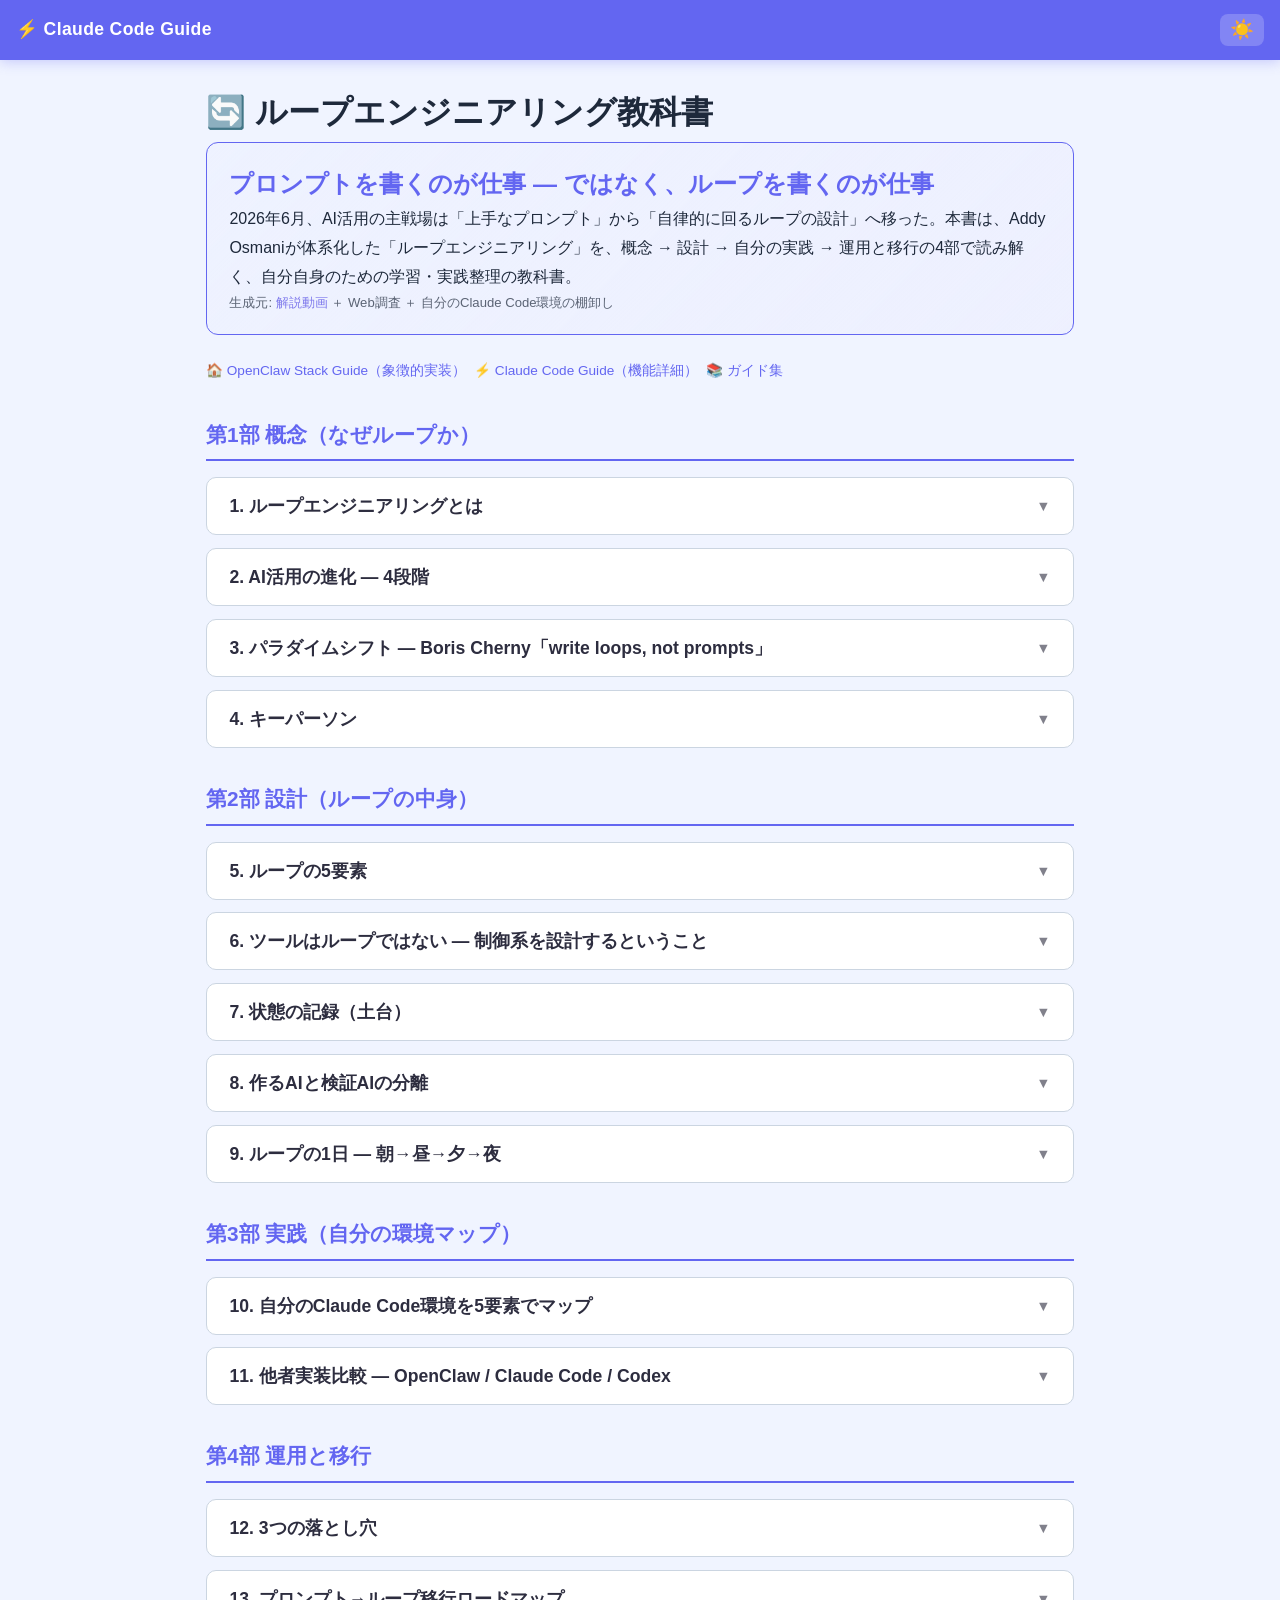
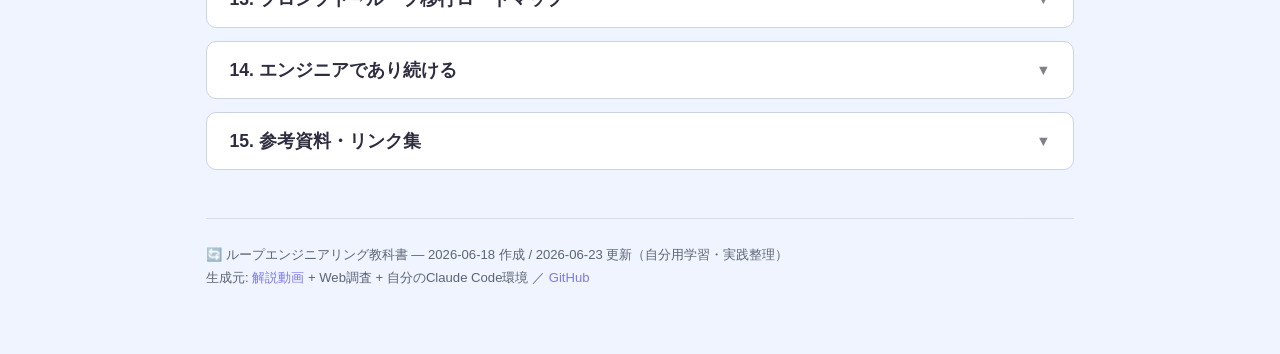
==== commit f4d5edcd: "docs: add Loop Engineering Playbook updates with citations - Peter Steinbergerの肩書きをOpenAI入社・OpenClaw" ====
--- a/index.html
+++ b/index.html
@@ -106,6 +106,9 @@
 <tr><td><strong>④ Loop Engineering</strong></td><td>自律ループ全体の設計</td><td>指示役から降りる</td></tr>
 </table>
 <p>重要なのは、プロンプトの質だけで差がつかなくなったこと。上手な指示を1回出すより、<strong>失敗して自己修正しながら一歩ずつ進むループ</strong> を組む方が、不確実な現実では安定する。</p>
+<h4>Cat Wu（Claude Code Head of Product）の3段階フレーム</h4>
+<p>BorisとともにClaude Codeを率いる<strong>Cat Wu</strong>は、上記4段階モデルをより実務的に圧縮した<strong>3段階</strong>で語っている: <strong>source code → agent → loop</strong>。「最初はコードを直接編集していた。次はエージェントにコード編集を頼むようになった。今は <code>/loop</code>・<code>/goal</code>・routineがClaudeにプロンプトを出してくれる」（Boris Cherny）。4段階モデルに対応させると、②Context・③Harnessが「agent」フェーズに、④Loopがそのまま「loop」フェーズにあたる。</p>
+<a class="src" href="https://www.theneuron.ai/explainer-articles/claude-code-creators-boris-cherny-and-cat-wu-explain-how-to-use-agent-loops/" target="_blank">📎 The Neuron「Claude Code Creators Boris Cherny & Cat Wu Explain Agent Loops」</a>
 </div>
 </div>
 
@@ -117,7 +120,10 @@
 <p>Claude Codeという製品自体が、この思想の結晶。ユーザーが都度指示を出すチャットツールではなく、hooks・cron・subagent・スキル・MCPを組み合わせて <strong>自律的にタスクを回す基盤</strong> を提供する。</p>
 <h4>何が変わるか</h4>
 <p>「良いプロンプトを書く人」から「良いループを設計する人」へ。プロンプトエンジニアリングが「過去の正解」になり、ループ設計がこれからの差別化要因になる。</p>
+<h4>実数値で見るBorisの「ループ生活」</h4>
+<p>これは比喩ではない。2025年11月、Borisは「使っていなかったから」自分のIDEをアンインストールしたと明かした。続く12月には、Claude Code + Opus 4.5だけで<strong>30日間に259件のPRをマージ</strong>（497コミット、+4万行/−3.8万行・全行Claude Code生成）— その間IDEを一度も開いていない。Stop Hookでループを組み、数分〜数日間（最長で1日18時間）連続稼働させるのが日常運用になっている。</p>
 <a class="src" href="https://cobusgreyling.medium.com/loop-engineering-62926dd6991c" target="_blank">📎 Cobus Greyling「Loop Engineering」（Boris発言を直引用）</a>
+<a class="src" href="https://news.ycombinator.com/item?id=46407967" target="_blank">📎 「Claude Code creator Boris Cherny landed 259 PRs in 30 days, all by Opus 4.5」（Hacker News）</a>
 </div>
 </div>
 
@@ -128,10 +134,11 @@
 <tr><th>人物</th><th>所属</th><th>役割</th></tr>
 <tr><td><strong>Addy Osmani</strong></td><td>Google</td><td>概念の体系化。2026/6/7のブログ投稿が起点。著書『Image Optimization』等で知られる Web パフォーマンスの専門家</td></tr>
 <tr><td><strong>Boris Cherny</strong></td><td>Anthropic</td><td>Claude Code作者。「write loops, not prompts」の体現者</td></tr>
-<tr><td><strong>Peter Steinberger</strong></td><td>OpenClaw</td><td>シリコンバレーのAI界隈で概念を普及。OpenClawはループエンジニアリングの象徴的実装</td></tr>
+<tr><td><strong>Peter Steinberger</strong></td><td>OpenAI（2026年2月〜）</td><td>OpenClaw創業者。シリコンバレーのAI界隈で概念を普及。2026年2月にOpenAI入社を発表、OpenClaw自体は特定企業に支配されない「OpenClaw Foundation」へ移管され、OSSとしての独立運営を継続</td></tr>
 <tr><td><strong>Cobus Greyling</strong></td><td>（分析者）</td><td>実装パターンを整理。GitHub に CLI ツールとスターターを公開</td></tr>
 </table>
 <a class="src" href="https://github.com/cobusgreyling/loop-engineering" target="_blank">📎 cobusgreyling/loop-engineering（実装パターン集）</a>
+<a class="src" href="https://techcrunch.com/2026/02/15/openclaw-creator-peter-steinberger-joins-openai/" target="_blank">📎 TechCrunch「OpenClaw creator Peter Steinberger joins OpenAI」</a>
 </div>
 </div>
 
@@ -206,6 +213,10 @@
 <p>「今どこまで進んだか」「次に何をやるか」「何に失敗したか」を <strong>外部ファイル（状態ファイル）</strong> に書き残し、次の反復・次のセッションがそれを読み込んで引き継ぐ。AIの記憶を、AIの外側に置く設計。</p>
 <blockquote>ループを回すのはAIだが、ループを繋ぐのはファイルだ。</blockquote>
 <p>これが無いと、毎セッション「前提を説明し直す」無駄が発生し、ループの自律性が崩れる。</p>
+<h4>具体例: Ralph Wiggumテクニック</h4>
+<p>「記憶の外在化」を最も極端な形で実践したのが <strong>Ralph Wiggumテクニック</strong>。Geoffrey Huntleyが考案した、<code>while :; do cat PROMPT.md | claude-code; done</code> という単純な無限ループで、AI自身のコンテキストウィンドウには何も保持させず、進捗・仕様・修正計画はすべて<strong>ファイルとgitコミット履歴</strong>に外在化する。2026年初頭、Ryan Carsonがこの手法をスレッドで紹介し（86万ビュー超）、界隈に爆発的に広まった。</p>
+<blockquote>このテクニックは不確実な世界において、決定論的に「下手」であることを選ぶ。予測不能に成功するより、予測可能に失敗する方がいい。<br>— Geoffrey Huntley（意訳）</blockquote>
+<a class="src" href="https://ghuntley.com/ralph/" target="_blank">📎 Geoffrey Huntley「Ralph Wiggum as a "software engineer"」</a>
 </div>
 </div>
 
@@ -256,6 +267,15 @@
 </table>
 <p>つまり Boris の「write loops, not prompts」は、自分の環境の <code>~/.claude/</code> の中に既に書かれている。この教科書は、その実践を言語化し直す作業でもある。</p>
 <p>第6章の観点から補足すると、<strong>ツール（/goal・Routines）の有無にかかわらず、上記の制御系を設計できていることがループエンジニアリングの本質</strong>。ネイティブ機能はあくまで「Automationsの自動継続」を楽にする道具であり、state.json・next-issue.py・Stop Hook連鎖による自前実装は、それと同等かそれ以上の制御系を構成している。</p>
+<h4>Tier A（端末ハーネス）/ Tier B（プラットフォームランタイム）— 自分の環境はどちらか</h4>
+<p>Cobus Greylingは続編「Loop Engineering Playbook」で、ループの実行環境を2段階に分類している。</p>
+<table>
+<tr><th>Tier</th><th>定義</th><th>代表例</th><th>向いている規模</th></tr>
+<tr><td><strong>Tier A: 端末ハーネス</strong></td><td>開発者の端末で <code>/loop</code> 等を直接実行。sub-agent・skill・MCPコネクタがローカルで完結</td><td>Claude Code、Grok Build</td><td>個人・小規模チーム</td></tr>
+<tr><td><strong>Tier B: プラットフォームランタイム</strong></td><td>隔離されたサンドボックス（microVM）上で永続実行。クラッシュ後も状態を復元できるcheckpoint型の実行基盤</td><td>LangChain / LangSmith Sandboxes</td><td>本番・マルチテナント</td></tr>
+</table>
+<p>自分の環境（Claude Code をターミナルで運用）は <strong>Tier A</strong>。第13章のStep 4〜5は依然Tier Aの範囲内であり、複数テナント・本番SaaS化が必要になった時点でTier Bへの移行を検討する、というのが現実的な判断基準になる。</p>
+<a class="src" href="https://cobusgreyling.medium.com/loop-engineering-playbook-4460e01e88d8" target="_blank">📎 Cobus Greyling「Loop Engineering Playbook」</a>
 </div>
 </div>
 
@@ -265,7 +285,7 @@
 <p>2026年時点で、ループエンジニアリング・パターンを組み込んだ主な実装の比較。</p>
 <table>
 <tr><th>観点</th><th>OpenClaw</th><th>Claude Code</th><th>Codex</th></tr>
-<tr><td>提供元</td><td>Peter Steinberger（OSS）</td><td>Anthropic（Boris Cherny）</td><td>OpenAI</td></tr>
+<tr><td>提供元</td><td>Peter Steinberger（OSS、2026/2〜OpenAI入社・OpenClaw Foundationへ移管）</td><td>Anthropic（Boris Cherny）</td><td>OpenAI</td></tr>
 <tr><td>位置づけ</td><td>ループの象徴的実装・界隈普及の起点</td><td>hooks+cron+subagent+skill+MCPで自律基盤</td><td>OpenAI系コーディングエージェント</td></tr>
 <tr><td>ループの担い手</td><td>OSレベルの自動化層</td><td>SessionStart/Stop hooks・自律タスクループ</td><td>エージェント実行ループ（内部）</td></tr>
 <tr><td>状態の記録</td><td>外部ファイル</td><td>handoff.md・memory・日記</td><td>セッション状態</td></tr>
@@ -283,6 +303,9 @@
 <p>ループは強力だが、放っておくと3つの罠に落ちる。</p>
 <h4>① 検証 — 人間の目が必須</h4>
 <p>AIの自己検証は甘くなる（第8章）。最終的な「これで出してよいか」の判断は人間が持つ。自動化が進むほど、この最終チェックをサボりたくなるが、そこが一番危ない。</p>
+<p>Peter Steinbergerはこれを <strong>「the agentic trap（エージェント的な罠）」</strong> と呼ぶ — 人間が早すぎるタイミングでループから手を引くと、AIは一晩中動き続けても「テイスト（taste）」を持たないため、結局は大量の「slop（質の低い量産物）」しか生まれない。仕様を最初に全部書き切って後は丸投げ、という発想そのものが罠になる。</p>
+<blockquote>AIはスパイキーに賢く優秀だが、うまく導かなければ結局slopになる。正しい問いを投げかけなければ、それもslopになる。<br>— Peter Steinberger（意訳）</blockquote>
+<a class="src" href="https://creatoreconomy.so/p/how-openclaws-creator-uses-ai-peter-steinberger" target="_blank">📎 Peter Steinberger「the agentic trap」関連インタビュー</a>
 <h4>② コスト — 並行処理で計算コスト増大</h4>
 <p>ループは（特にマルチエージェントで）並行して回る。サブエージェントを多数起動すると、トークン消費が爆発する。停止条件（第5章⑤）と予算上限の設計が必須。</p>
 <h4>③ 理解の借金 — AIが超高速生成し、人間がシステムを説明できなくなる</h4>
@@ -304,6 +327,20 @@
 <tr><td><strong>Step 5</strong></td><td>完全自律ループ（cron・Stop Hook で次タスク起動）</td><td>監督・最終判断のみ</td></tr>
 </table>
 <p>自分の環境は Step 4〜5 に到達している。残る課題は「理解の借金」の返済（Step 3 の検証を人間が追える程度に、コードを読む力を保つこと）。</p>
+<h4>本番パターン7選（頻度・コスト目安）— どのStepから始めるか</h4>
+<p>Cobus Greylingの続編「Loop Engineering Playbook」では、実際に本番投入されているループを7パターンに整理し、頻度とリスク（≒コスト）目安を示している。</p>
+<table>
+<tr><th>パターン</th><th>頻度</th><th>リスク/コスト目安</th></tr>
+<tr><td>PR Babysitter</td><td>5〜15分</td><td>中</td></tr>
+<tr><td>CI Sweeper</td><td>5〜15分</td><td>中</td></tr>
+<tr><td>Issue Triage</td><td>2時間〜1日</td><td>低</td></tr>
+<tr><td>Daily Triage</td><td>1〜2日</td><td>低</td></tr>
+<tr><td>Post-Merge Cleanup</td><td>6時間〜1日</td><td>低</td></tr>
+<tr><td>Dependency Sweeper</td><td>6時間〜1日</td><td>中</td></tr>
+<tr><td>Changelog Drafter</td><td>1日</td><td>低</td></tr>
+</table>
+<p>頻度が高い（5〜15分間隔）パターンほど暴走時のトークン消費リスクが大きく、「3回失敗したら人間にエスカレーション」という上限設計（第12章②）が必須になる。Step 2〜3（状態記録・自己検証）が固まっていないうちは、まず低頻度・低リスクのDaily Triage / Changelog Drafterから始め、Tier A環境（第10章）で実績を積んでからPR Babysitter等の高頻度パターンに広げるのが安全。</p>
+<a class="src" href="https://cobusgreyling.medium.com/loop-engineering-playbook-4460e01e88d8" target="_blank">📎 Cobus Greyling「Loop Engineering Playbook」</a>
 </div>
 </div>
 
@@ -337,6 +374,12 @@
 <tr><td><a href="https://code.claude.com/docs/en/goal" target="_blank">Claude Code /goal 公式ドキュメント</a></td><td>条件文の書き方・評価モデルの仕組み</td></tr>
 <tr><td><a href="https://code.claude.com/docs/en/routines" target="_blank">Claude Code Routines 公式ドキュメント</a></td><td>スケジュール・API・GitHub Webhookトリガー</td></tr>
 <tr><td><a href="https://www.youtube.com/watch?v=Cps2LgY-ENE" target="_blank">解説動画「ループエンジニアリングを知ってみよう」</a></td><td>本書の素材元。【アイ】のAIでできるチャンネル・2分7秒</td></tr>
+<tr><td><a href="https://cobusgreyling.medium.com/loop-engineering-playbook-4460e01e88d8" target="_blank">Cobus Greyling「Loop Engineering Playbook」（続編）</a></td><td>7本番パターン・Tier A/Tier B分類</td></tr>
+<tr><td><a href="https://www.theneuron.ai/explainer-articles/claude-code-creators-boris-cherny-and-cat-wu-explain-how-to-use-agent-loops/" target="_blank">The Neuron（Boris Cherny & Cat Wu）</a></td><td>「source code → agent → loop」3段階フレーム</td></tr>
+<tr><td><a href="https://ghuntley.com/ralph/" target="_blank">Geoffrey Huntley「Ralph Wiggum as a "software engineer"」</a></td><td>状態の外在化を極端な形で実践する手法の原典</td></tr>
+<tr><td><a href="https://techcrunch.com/2026/02/15/openclaw-creator-peter-steinberger-joins-openai/" target="_blank">TechCrunch（Steinberger × OpenAI）</a></td><td>OpenClaw Foundationへの移管の経緯</td></tr>
+<tr><td><a href="https://creatoreconomy.so/p/how-openclaws-creator-uses-ai-peter-steinberger" target="_blank">Peter Steinberger インタビュー</a></td><td>「the agentic trap」「slop」「taste」の概念</td></tr>
+<tr><td><a href="https://news.ycombinator.com/item?id=46407967" target="_blank">Hacker News（Boris Cherny 259 PRs）</a></td><td>30日259PR・IDEアンインストールの実数値</td></tr>
 </table>
 <h4>関連ガイド（自分の環境）</h4>
 <ul>
@@ -348,7 +391,7 @@
 </div>
 
 <footer style="margin-top:3rem; padding-top:1.5rem; border-top:1px solid var(--border,rgba(0,0,0,.1)); font-size:.82rem; opacity:.7;">
-<p>🔄 ループエンジニアリング教科書 — 2026-06-18 作成 / 2026-06-22 更新（自分用学習・実践整理）</p>
+<p>🔄 ループエンジニアリング教科書 — 2026-06-18 作成 / 2026-06-23 更新（自分用学習・実践整理）</p>
 <p>生成元: <a href="https://www.youtube.com/watch?v=Cps2LgY-ENE">解説動画</a> + Web調査 + 自分のClaude Code環境 ／ <a href="https://github.com/fukukei23/loop-engineering-guide">GitHub</a></p>
 </footer>
 </main>
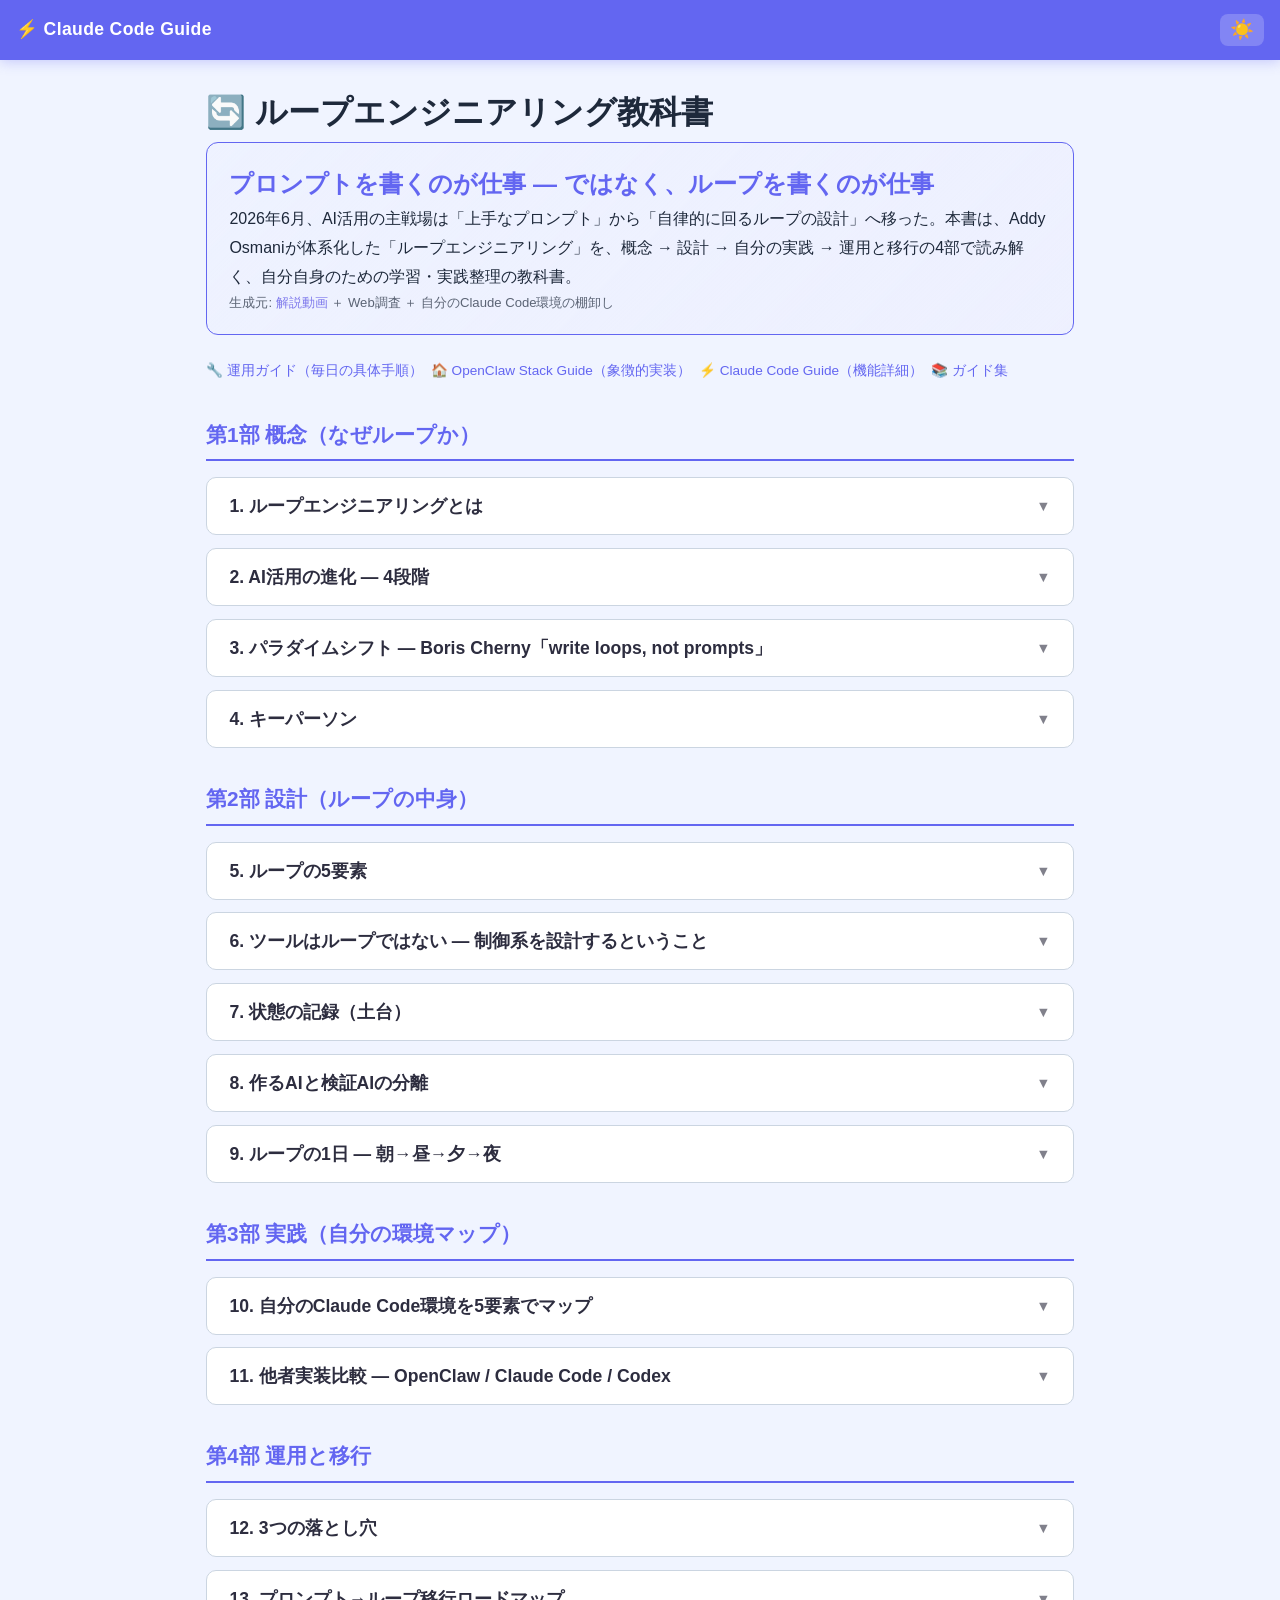
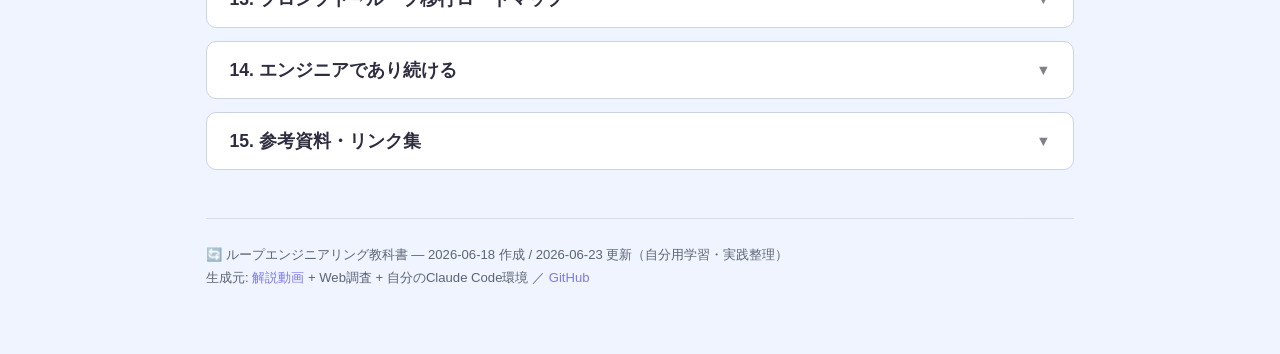
==== commit 0a249026: "feat: 私用Loop Engineering運用ガイド(operation.html)新規 + index/READMEから相互リンク 概念教科書(index.html)と運用ガイド(operat" ====
--- a/index.html
+++ b/index.html
@@ -69,6 +69,7 @@
 <p style="font-size:.82rem; margin-bottom:0; opacity:.7;">生成元: <a href="https://www.youtube.com/watch?v=Cps2LgY-ENE">解説動画</a> ＋ Web調査 ＋ 自分のClaude Code環境の棚卸し</p>
 </div>
 <div class="top-links">
+<a href="operation.html">🔧 運用ガイド（毎日の具体手順）</a>
 <a href="https://fukukei23.github.io/openclaw-stack-guide/">🏠 OpenClaw Stack Guide（象徴的実装）</a>
 <a href="https://fukukei23.github.io/claude-code-guide/">⚡ Claude Code Guide（機能詳細）</a>
 <a href="https://fukukei23.github.io/guides/">📚 ガイド集</a>
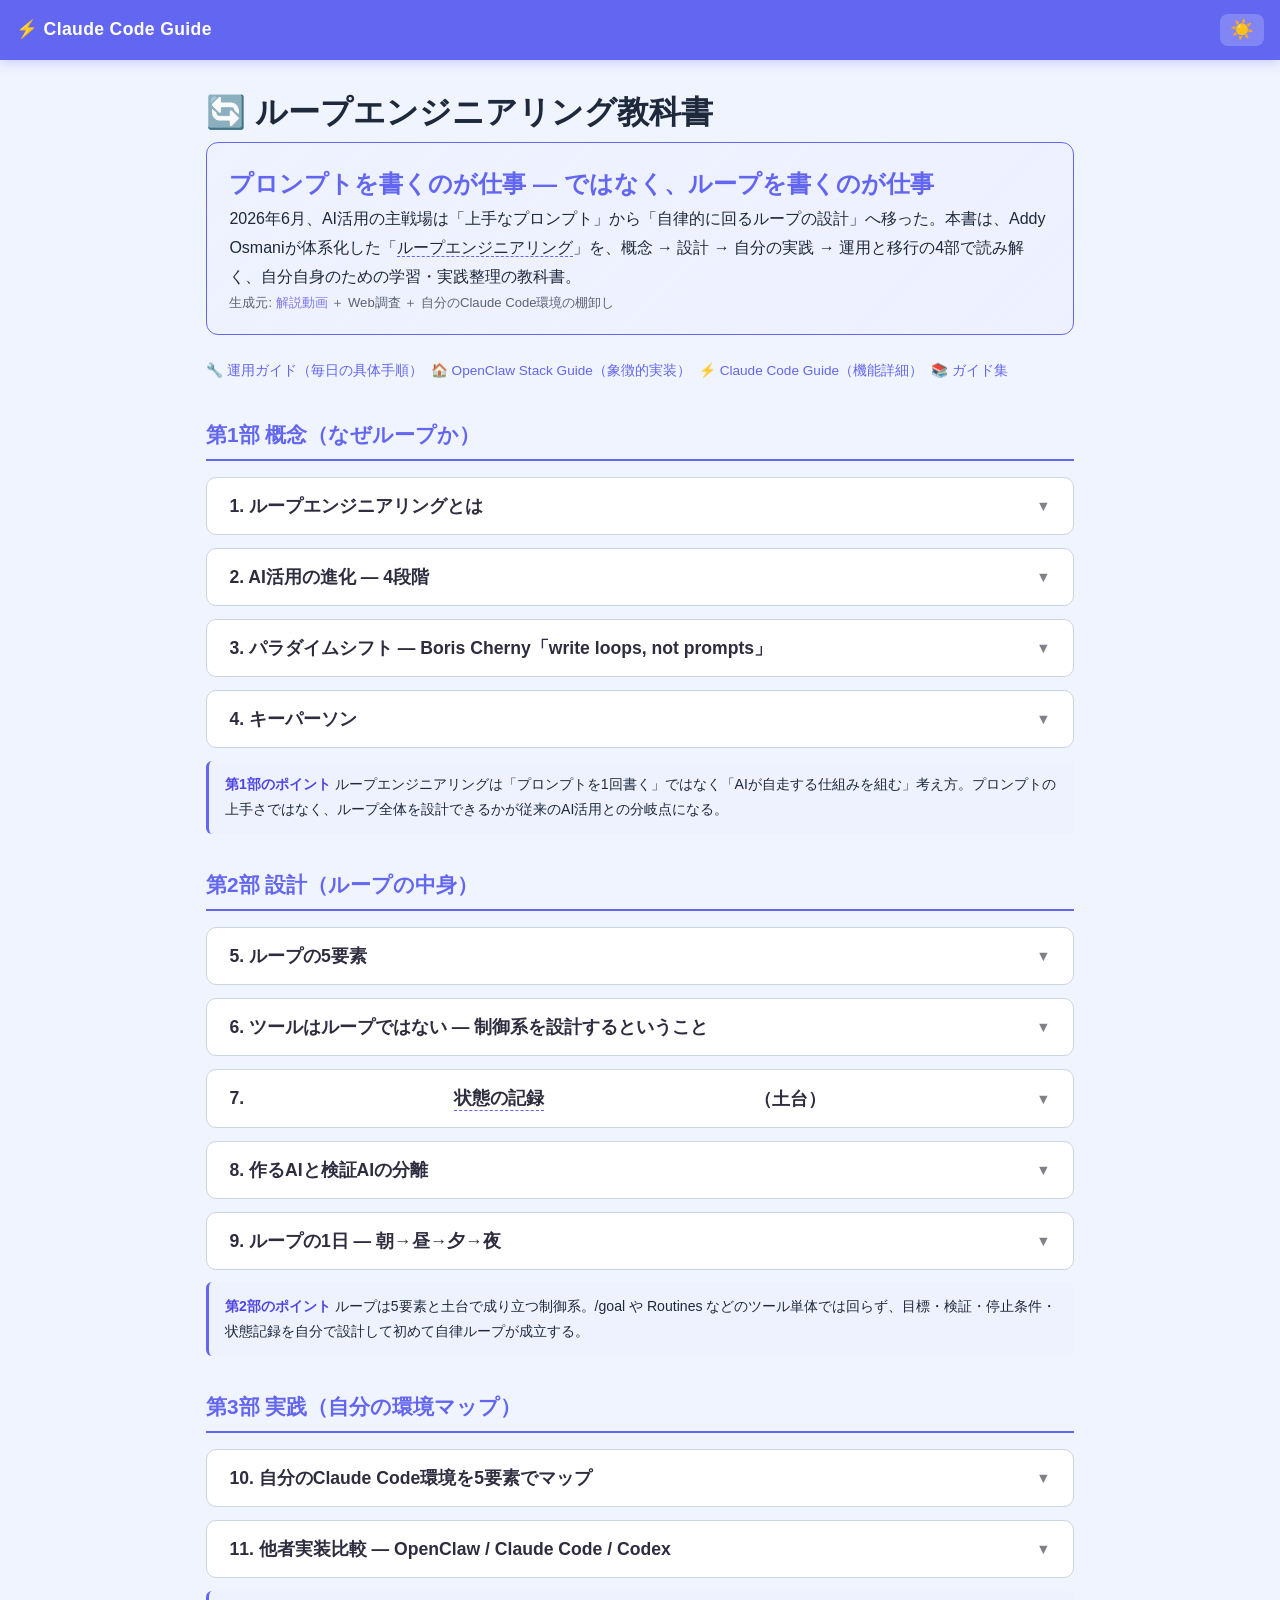
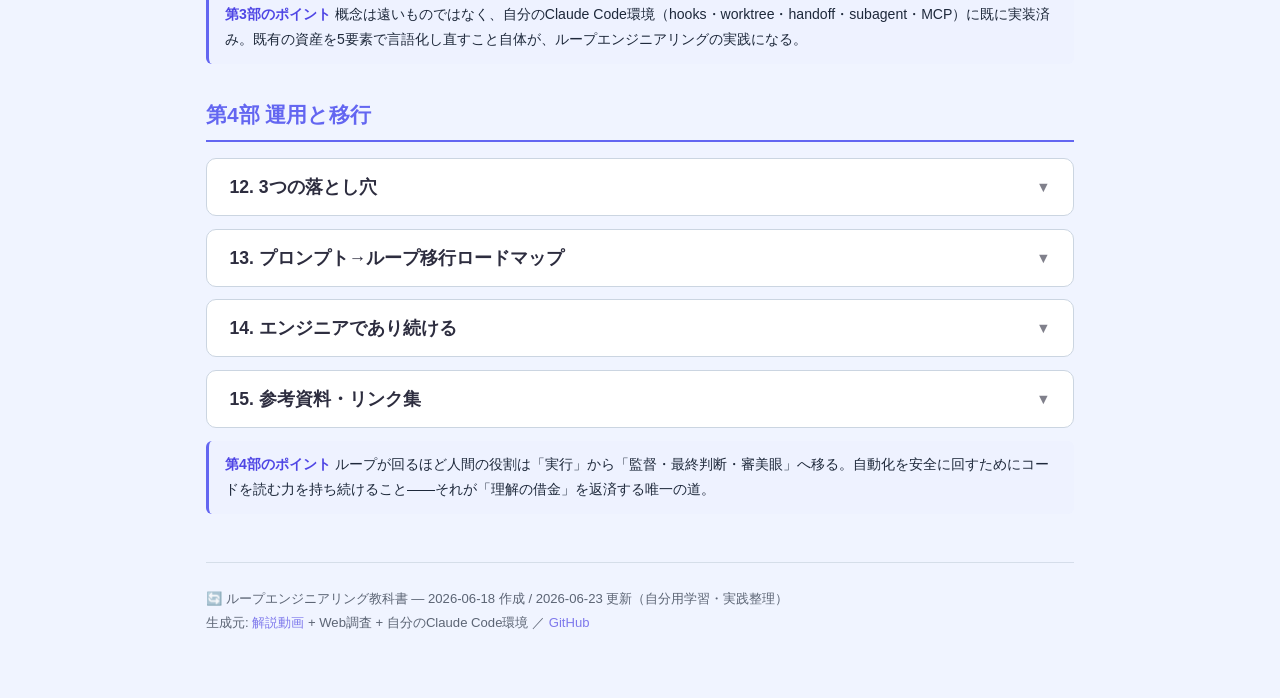
==== commit 31ca077c: "feat: index.htmlにJS+章末why-box×4+ホバー解説追加(控えめ) Co-Authored-By: Claude <noreply@anthropic.com>" ====
--- a/index.html
+++ b/index.html
@@ -65,7 +65,7 @@
 <h1>🔄 ループエンジニアリング教科書</h1>
 <div class="concept-box">
 <h2>プロンプトを書くのが仕事 — ではなく、ループを書くのが仕事</h2>
-<p>2026年6月、AI活用の主戦場は「上手なプロンプト」から「自律的に回るループの設計」へ移った。本書は、Addy Osmaniが体系化した「ループエンジニアリング」を、概念 → 設計 → 自分の実践 → 運用と移行の4部で読み解く、自分自身のための学習・実践整理の教科書。</p>
+<p>2026年6月、AI活用の主戦場は「上手なプロンプト」から「自律的に回るループの設計」へ移った。本書は、Addy Osmaniが体系化した「<span class="term">ループエンジニアリング<span class="term-popup">AIに都度指示を出す自分を置き換え、自律的に回る仕組みを設計する考え方。プロンプトの上手さではなく構造で差がつく</span></span>」を、概念 → 設計 → 自分の実践 → 運用と移行の4部で読み解く、自分自身のための学習・実践整理の教科書。</p>
 <p style="font-size:.82rem; margin-bottom:0; opacity:.7;">生成元: <a href="https://www.youtube.com/watch?v=Cps2LgY-ENE">解説動画</a> ＋ Web調査 ＋ 自分のClaude Code環境の棚卸し</p>
 </div>
 <div class="top-links">
@@ -143,6 +143,11 @@
 </div>
 </div>
 
+<div class="why-box">
+<strong>第1部のポイント</strong>
+ループエンジニアリングは「プロンプトを1回書く」ではなく「AIが自走する仕組みを組む」考え方。プロンプトの上手さではなく、ループ全体を設計できるかが従来のAI活用との分岐点になる。
+</div>
+
 <h2 class="part-h2">第2部 設計（ループの中身）</h2>
 
 <div class="acc-item" data-key="ch5">
@@ -207,7 +212,7 @@
 <!-- ★ 新章ここまで ★ -->
 
 <div class="acc-item" data-key="ch7">
-<button class="acc-header" onclick="toggle(this)">7. 状態の記録（土台） <span class="caret">▼</span></button>
+<button class="acc-header" onclick="toggle(this)">7. <span class="term">状態の記録<span class="term-popup">進捗や次の作業を外部ファイルに書き残す土台。AIはセッションごとに記憶を失うので、これがないと文脈が切れる</span></span>（土台） <span class="caret">▼</span></button>
 <div class="acc-content">
 <p>5要素を支える <strong>土台</strong>。AIはセッションごとに記憶を失うため、この土台が無いと文脈維持（②）も自己修正（③）も成り立たない。</p>
 <h4>記憶の外在化</h4>
@@ -251,6 +256,11 @@
 </div>
 </div>
 
+<div class="why-box">
+<strong>第2部のポイント</strong>
+ループは5要素と土台で成り立つ制御系。/goal や Routines などのツール単体では回らず、目標・検証・停止条件・状態記録を自分で設計して初めて自律ループが成立する。
+</div>
+
 <h2 class="part-h2">第3部 実践（自分の環境マップ）</h2>
 
 <div class="acc-item" data-key="ch10">
@@ -296,6 +306,11 @@
 </div>
 </div>
 
+<div class="why-box">
+<strong>第3部のポイント</strong>
+概念は遠いものではなく、自分のClaude Code環境（hooks・worktree・handoff・subagent・MCP）に既に実装済み。既有の資産を5要素で言語化し直すこと自体が、ループエンジニアリングの実践になる。
+</div>
+
 <h2 class="part-h2">第4部 運用と移行</h2>
 
 <div class="acc-item" data-key="ch12">
@@ -304,12 +319,12 @@
 <p>ループは強力だが、放っておくと3つの罠に落ちる。</p>
 <h4>① 検証 — 人間の目が必須</h4>
 <p>AIの自己検証は甘くなる（第8章）。最終的な「これで出してよいか」の判断は人間が持つ。自動化が進むほど、この最終チェックをサボりたくなるが、そこが一番危ない。</p>
-<p>Peter Steinbergerはこれを <strong>「the agentic trap（エージェント的な罠）」</strong> と呼ぶ — 人間が早すぎるタイミングでループから手を引くと、AIは一晩中動き続けても「テイスト（taste）」を持たないため、結局は大量の「slop（質の低い量産物）」しか生まれない。仕様を最初に全部書き切って後は丸投げ、という発想そのものが罠になる。</p>
+<p>Peter Steinbergerはこれを <strong>「<span class="term">the agentic trap<span class="term-popup">人間が早すぎるタイミングでループから手を引くと、tasteのない大量のslop（低品質量産物）が生まれる罠</span></span>（エージェント的な罠）」</strong> と呼ぶ — 人間が早すぎるタイミングでループから手を引くと、AIは一晩中動き続けても「テイスト（taste）」を持たないため、結局は大量の「slop（質の低い量産物）」しか生まれない。仕様を最初に全部書き切って後は丸投げ、という発想そのものが罠になる。</p>
 <blockquote>AIはスパイキーに賢く優秀だが、うまく導かなければ結局slopになる。正しい問いを投げかけなければ、それもslopになる。<br>— Peter Steinberger（意訳）</blockquote>
 <a class="src" href="https://creatoreconomy.so/p/how-openclaws-creator-uses-ai-peter-steinberger" target="_blank">📎 Peter Steinberger「the agentic trap」関連インタビュー</a>
 <h4>② コスト — 並行処理で計算コスト増大</h4>
 <p>ループは（特にマルチエージェントで）並行して回る。サブエージェントを多数起動すると、トークン消費が爆発する。停止条件（第5章⑤）と予算上限の設計が必須。</p>
-<h4>③ 理解の借金 — AIが超高速生成し、人間がシステムを説明できなくなる</h4>
+<h4>③ <span class="term">理解の借金<span class="term-popup">AIが高速生成したコードを人間が説明できない状態。放置すると利息がつき、最終的に破産する</span></span> — AIが超高速生成し、人間がシステムを説明できなくなる</h4>
 <p>これが最も恐ろしい。AIが人間を置き去りにしてコードを生成し続けると、人間側が「システムが中で何をやっているか説明できない状態」に陥る。この <strong>理解のギャップ（借金）</strong> は利息がつく。返済（コードを読む力）をサボると、いずめ破産する。</p>
 <blockquote>ループが自動化を担うほど、コードを読む力（Python基礎学習等）が重要になる。自動化と理解はトレードオフではない — 自動化を安全に回すために理解が要る。</blockquote>
 </div>
@@ -391,6 +406,11 @@
 </div>
 </div>
 
+<div class="why-box">
+<strong>第4部のポイント</strong>
+ループが回るほど人間の役割は「実行」から「監督・最終判断・審美眼」へ移る。自動化を安全に回すためにコードを読む力を持ち続けること――それが「理解の借金」を返済する唯一の道。
+</div>
+
 <footer style="margin-top:3rem; padding-top:1.5rem; border-top:1px solid var(--border,rgba(0,0,0,.1)); font-size:.82rem; opacity:.7;">
 <p>🔄 ループエンジニアリング教科書 — 2026-06-18 作成 / 2026-06-23 更新（自分用学習・実践整理）</p>
 <p>生成元: <a href="https://www.youtube.com/watch?v=Cps2LgY-ENE">解説動画</a> + Web調査 + 自分のClaude Code環境 ／ <a href="https://github.com/fukukei23/loop-engineering-guide">GitHub</a></p>
@@ -407,6 +427,39 @@
 // メニュー（モバイル）
 const menuToggle=document.getElementById('menuToggle');
 if(menuToggle){menuToggle.addEventListener('click',()=>{document.body.classList.toggle('nav-open');});}
+
+// === 注釈強化: term tooltip ===
+(function(){
+  var tip = document.createElement('div');
+  tip.id = 'term-tooltip';
+  document.body.appendChild(tip);
+  var currentTerm = null;
+  function showTip(term) {
+    var popup = term.querySelector('.term-popup');
+    if (!popup) return;
+    tip.textContent = popup.textContent;
+    tip.style.display = 'block';
+    tip.classList.remove('below');
+    var r = term.getBoundingClientRect();
+    var tw = tip.offsetWidth, th = tip.offsetHeight;
+    var left = Math.max(8, Math.min(r.left + r.width/2 - tw/2, window.innerWidth - tw - 8));
+    var top = r.top - th - 10;
+    if (top < 8) { top = r.bottom + 10; tip.classList.add('below'); }
+    tip.style.left = left + 'px'; tip.style.top = top + 'px';
+    currentTerm = term;
+  }
+  function hideTip() { tip.style.display = 'none'; currentTerm = null; }
+  document.querySelectorAll('.term').forEach(function(t){
+    t.setAttribute('tabindex','0');
+    t.addEventListener('mouseenter', function(){ showTip(t); });
+    t.addEventListener('mouseleave', function(){ hideTip(); });
+    t.addEventListener('focus', function(){ showTip(t); });
+    t.addEventListener('blur', function(){ hideTip(); });
+    t.addEventListener('click', function(e){ e.stopPropagation(); if (currentTerm===t){hideTip();} else {showTip(t);} });
+  });
+  document.addEventListener('click', function(){ hideTip(); });
+  window.addEventListener('scroll', function(){ if (currentTerm) showTip(currentTerm); }, {passive:true});
+})();
 </script>
 </body>
 </html>
--- a/assets/style.css
+++ b/assets/style.css
@@ -676,3 +676,74 @@
     }
     .chapter-grid { grid-template-columns: 1fr 1fr; }
 }
+
+/* === 注釈強化: ホバー解説 (.term/.term-popup/#term-tooltip) === */
+.term {
+  border-bottom: 1px dashed var(--accent);
+  cursor: help;
+  transition: color 0.2s;
+}
+.term:hover, .term:focus { color: var(--accent-dark); }
+.term-popup { display: none; }  /* JS が #term-tooltip へ複製して表示 */
+#term-tooltip {
+  display: none;
+  position: fixed;
+  background: var(--accent-bg);
+  border: 1px solid var(--accent);
+  border-radius: 8px;
+  padding: 8px 14px;
+  font-size: 0.85rem;
+  line-height: 1.5;
+  max-width: 280px;
+  z-index: 9999;
+  box-shadow: 0 4px 12px rgba(0,0,0,.15);
+}
+#term-tooltip::after {
+  content: '';
+  position: absolute;
+  top: 100%;
+  left: 50%;
+  transform: translateX(-50%);
+  border: 6px solid transparent;
+}
+#term-tooltip.below::after {
+  top: auto; bottom: 100%;
+  border-bottom-color: var(--accent);
+}
+
+/* === 注釈強化: 「なぜ」box === */
+.why-box {
+  background: var(--accent-bg);
+  border-left: 3px solid var(--accent);
+  border-radius: 6px;
+  padding: 0.7rem 1rem;
+  margin: 0.8rem 0;
+  font-size: 0.88rem;
+}
+.why-box strong { color: var(--accent-dark); }
+
+/* === 注釈強化: フロー図 === */
+.flow-diagram {
+  display: flex;
+  flex-direction: column;
+  align-items: center;
+  gap: 0.4rem;
+  margin: 1.2rem 0;
+  padding: 1rem;
+  background: var(--accent-bg);
+  border-radius: 10px;
+}
+.flow-node {
+  background: var(--bg, #fff);
+  border: 1px solid var(--accent);
+  border-radius: 8px;
+  padding: 0.6rem 1rem;
+  text-align: center;
+  max-width: 360px;
+  font-size: 0.9rem;
+}
+.flow-node small { display: block; opacity: 0.75; font-size: 0.78rem; margin-top: 0.2rem; }
+.flow-arrow { color: var(--accent); font-size: 1.2rem; font-weight: 700; }
+@media (max-width: 480px) {
+  .flow-node { max-width: 100%; font-size: 0.85rem; }
+}
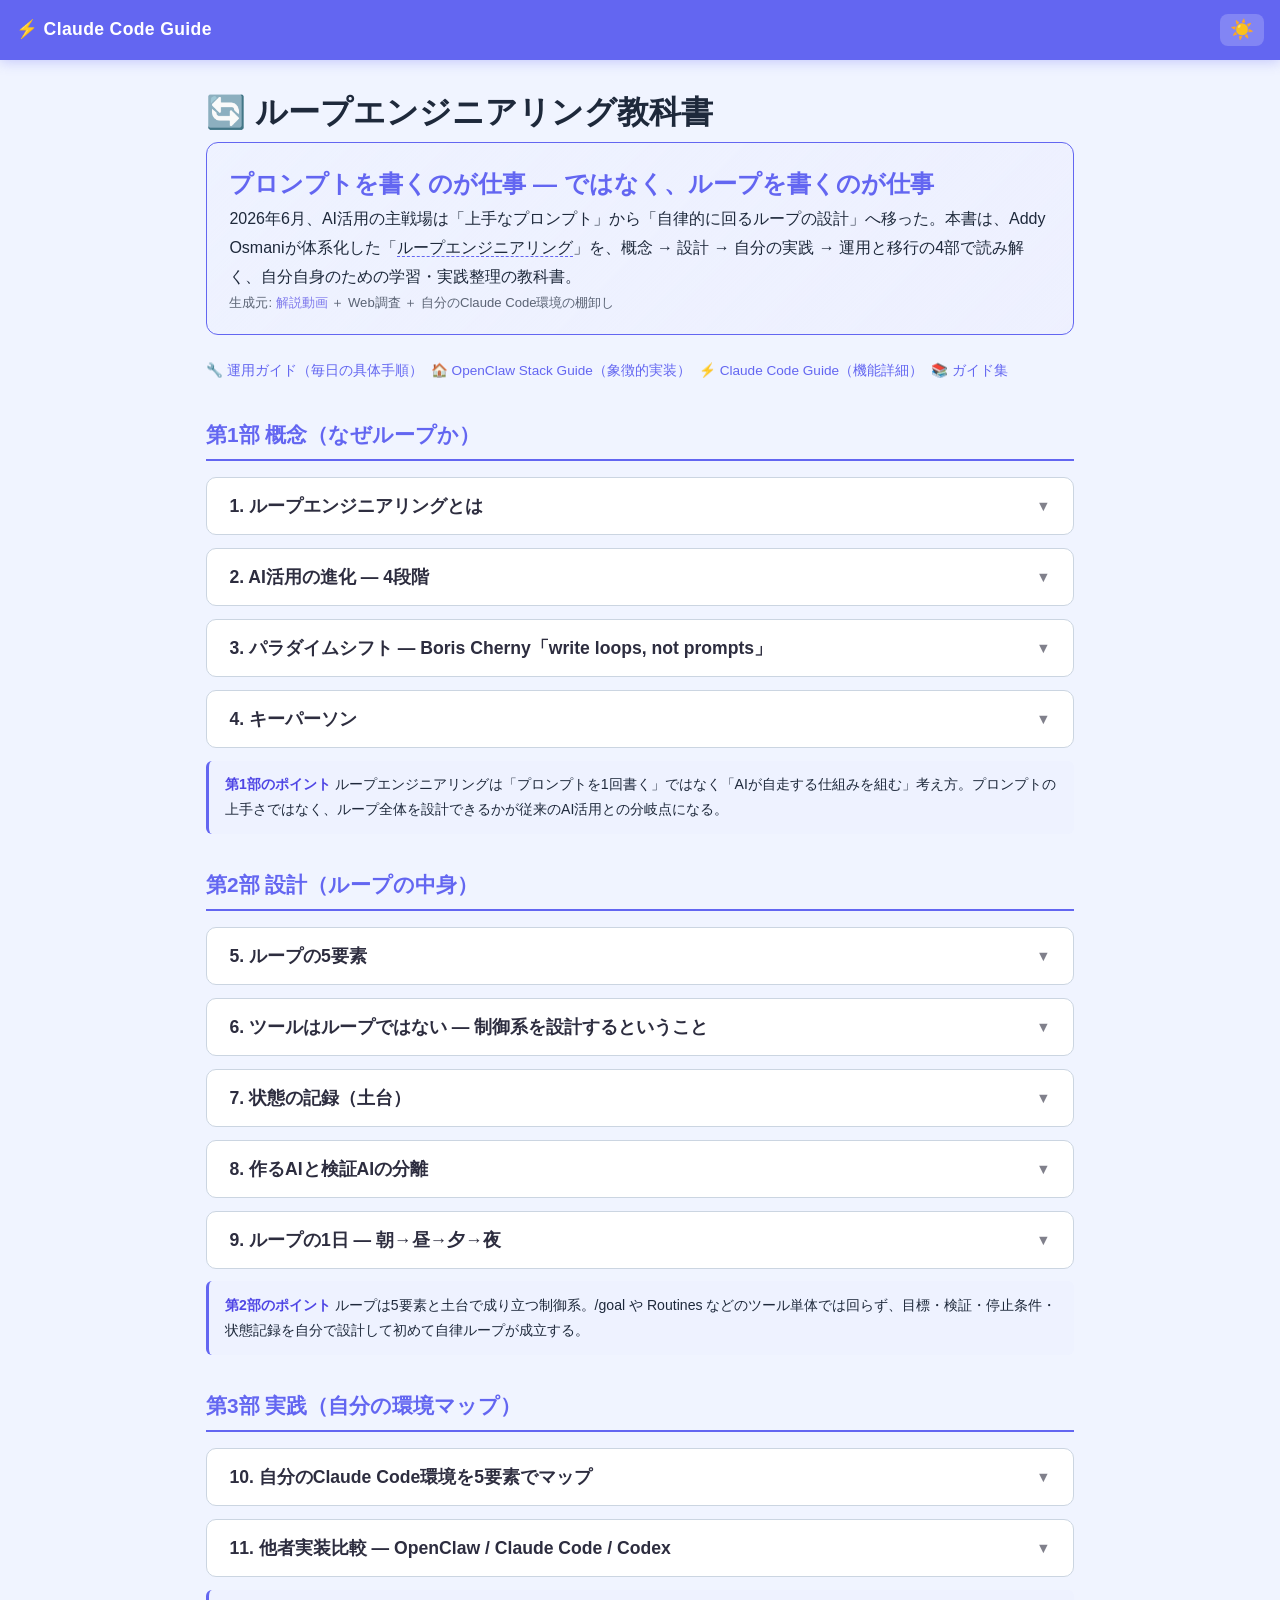
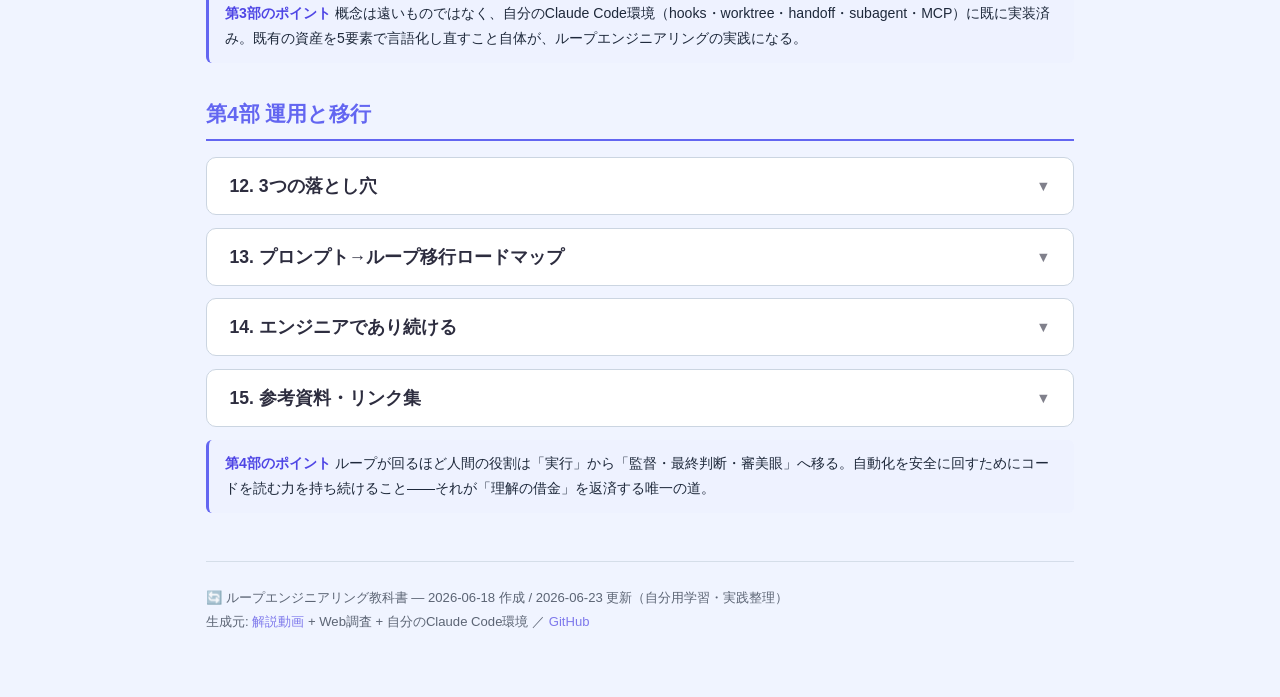
==== commit 454688f8: "fix: 状態の記録のtermラップをbutton内からtd内平文へ移動(HTML妥当性) button内のinteractive contentを避けアコーディオン死角を解消  Co-Authore" ====
--- a/index.html
+++ b/index.html
@@ -212,7 +212,7 @@
 <!-- ★ 新章ここまで ★ -->
 
 <div class="acc-item" data-key="ch7">
-<button class="acc-header" onclick="toggle(this)">7. <span class="term">状態の記録<span class="term-popup">進捗や次の作業を外部ファイルに書き残す土台。AIはセッションごとに記憶を失うので、これがないと文脈が切れる</span></span>（土台） <span class="caret">▼</span></button>
+<button class="acc-header" onclick="toggle(this)">7. 状態の記録（土台） <span class="caret">▼</span></button>
 <div class="acc-content">
 <p>5要素を支える <strong>土台</strong>。AIはセッションごとに記憶を失うため、この土台が無いと文脈維持（②）も自己修正（③）も成り立たない。</p>
 <h4>記憶の外在化</h4>
@@ -299,7 +299,7 @@
 <tr><td>提供元</td><td>Peter Steinberger（OSS、2026/2〜OpenAI入社・OpenClaw Foundationへ移管）</td><td>Anthropic（Boris Cherny）</td><td>OpenAI</td></tr>
 <tr><td>位置づけ</td><td>ループの象徴的実装・界隈普及の起点</td><td>hooks+cron+subagent+skill+MCPで自律基盤</td><td>OpenAI系コーディングエージェント</td></tr>
 <tr><td>ループの担い手</td><td>OSレベルの自動化層</td><td>SessionStart/Stop hooks・自律タスクループ</td><td>エージェント実行ループ（内部）</td></tr>
-<tr><td>状態の記録</td><td>外部ファイル</td><td>handoff.md・memory・日記</td><td>セッション状態</td></tr>
+<tr><td><span class="term">状態の記録<span class="term-popup">進捗や次の作業を外部ファイルに書き残す土台。AIはセッションごとに記憶を失うので、これがないと文脈が切れる</span></span></td><td>外部ファイル</td><td>handoff.md・memory・日記</td><td>セッション状態</td></tr>
 </table>
 <p>The AI Corner の分析では、Claude Code と Codex は <strong>どちらも2026年にループエンジニアリング・パターンを出荷済み</strong>。違いは、Claude Code が hooks/cron/skill/MCP を <strong>ユーザー側で組み立てられる基盤</strong> として公開している点（自分の環境がまさにそれ）。</p>
 <a class="src" href="https://www.the-ai-corner.com/p/loop-engineering-coding-agents-2026" target="_blank">📎 The AI Corner「Loop Engineering: Build Self-Running Coding Agents 2026」</a>
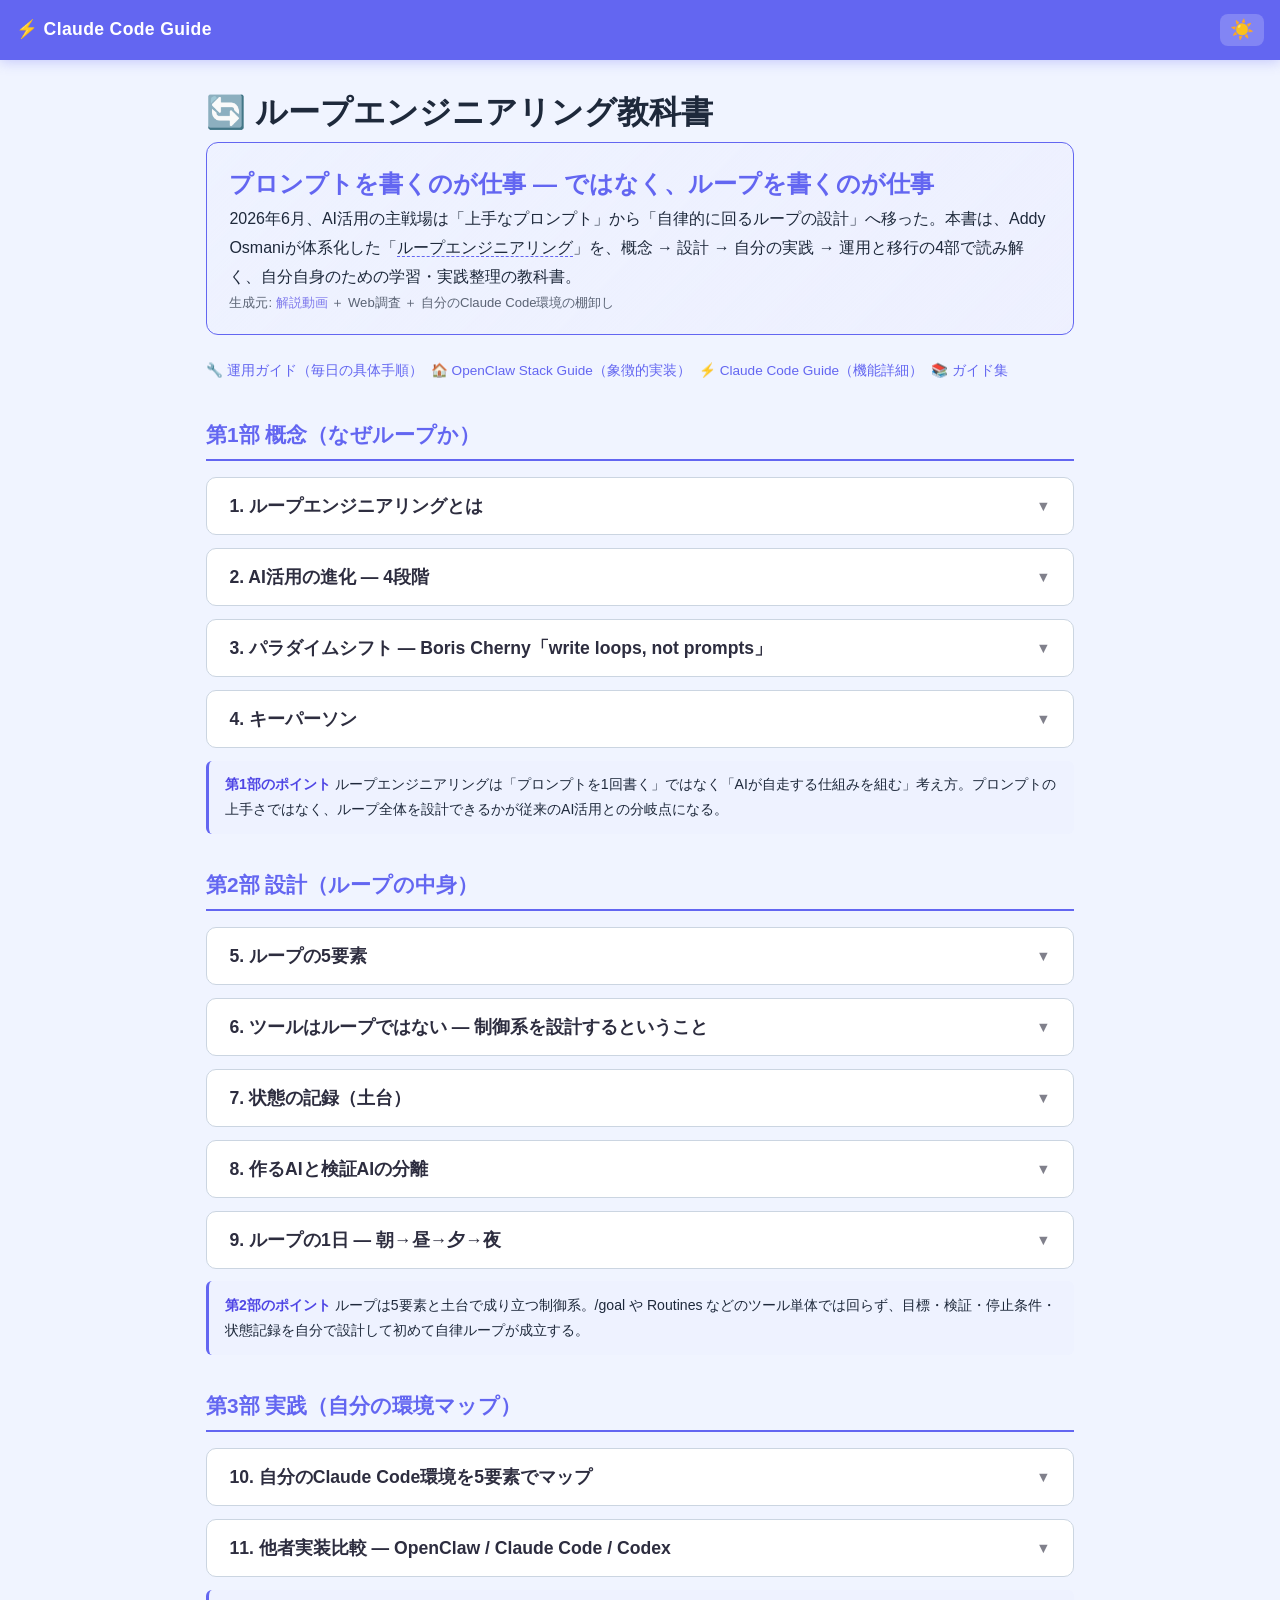
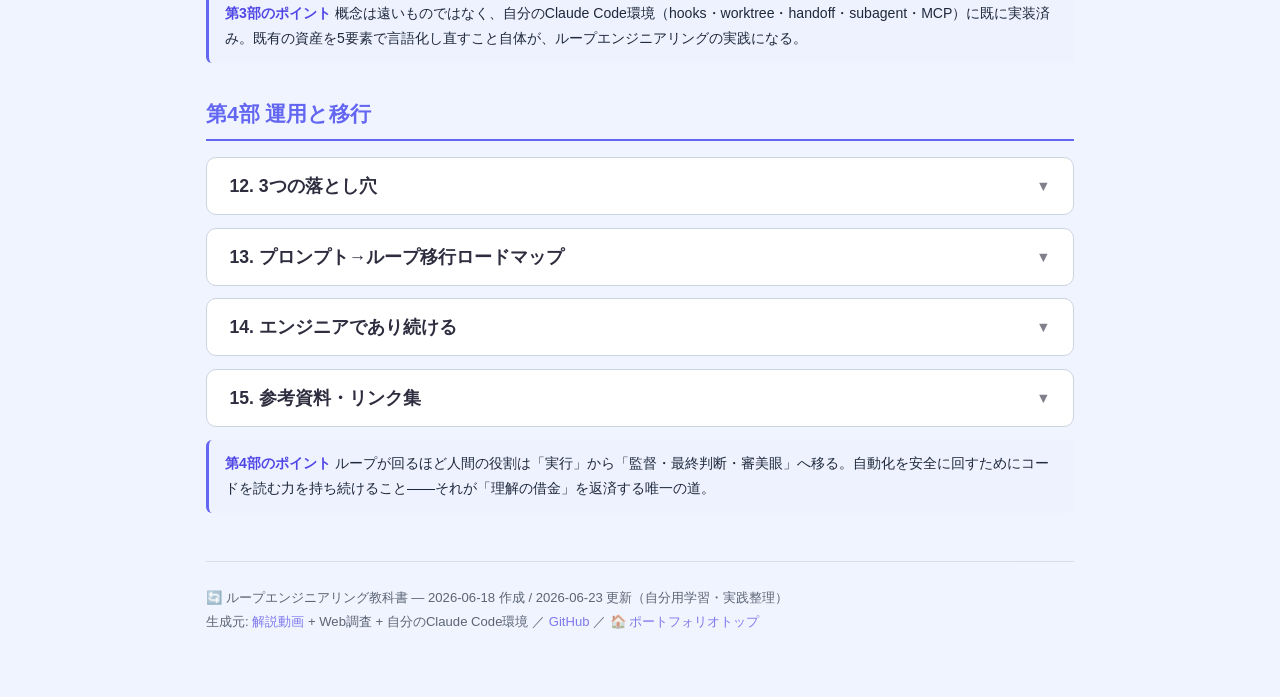
==== commit 68b35b09: "docs: フッターにポートフォリオトップへの戻りリンク追加" ====
--- a/index.html
+++ b/index.html
@@ -413,7 +413,7 @@
 
 <footer style="margin-top:3rem; padding-top:1.5rem; border-top:1px solid var(--border,rgba(0,0,0,.1)); font-size:.82rem; opacity:.7;">
 <p>🔄 ループエンジニアリング教科書 — 2026-06-18 作成 / 2026-06-23 更新（自分用学習・実践整理）</p>
-<p>生成元: <a href="https://www.youtube.com/watch?v=Cps2LgY-ENE">解説動画</a> + Web調査 + 自分のClaude Code環境 ／ <a href="https://github.com/fukukei23/loop-engineering-guide">GitHub</a></p>
+<p>生成元: <a href="https://www.youtube.com/watch?v=Cps2LgY-ENE">解説動画</a> + Web調査 + 自分のClaude Code環境 ／ <a href="https://github.com/fukukei23/loop-engineering-guide">GitHub</a> ／ <a href="https://fukukei23.github.io/">🏠 ポートフォリオトップ</a></p>
 </footer>
 </main>
 <script>
--- a/assets/style.css
+++ b/assets/style.css
@@ -33,8 +33,8 @@
     --bg: #0c1222;
     --bg-card: #162032;
     --bg-secondary: #1a2744;
-    --text: #e2e8f0;
-    --text-secondary: #94a3b8;
+    --text: #f1f5f9;
+    --text-secondary: #cbd5e1;
     --accent: #818cf8;
     --accent-bg: #1e1b4b;
     --accent-dark: #a5b4fc;
@@ -747,3 +747,16 @@
 @media (max-width: 480px) {
   .flow-node { max-width: 100%; font-size: 0.85rem; }
 }
+
+/* === 注釈強化: ダークモード視認性強化 === */
+[data-theme="dark"] .why-box { color: #f1f5f9; }
+[data-theme="dark"] .why-box strong { color: #c7d2fe; }
+[data-theme="dark"] #term-tooltip { color: #f1f5f9; background: #312e81; }
+[data-theme="dark"] .flow-node { background: var(--bg-card); color: #f1f5f9; }
+[data-theme="dark"] .flow-node small { opacity: 0.9; color: #cbd5e1; }
+
+/* === ダークモード: 表と code の視認性強化 === */
+[data-theme="dark"] .acc-content code { background: #312e81; color: #f1f5f9; border: 1px solid #4f46e5; }
+[data-theme="dark"] .acc-content th { background: #3730a3; color: #ffffff; }
+[data-theme="dark"] .acc-content td { color: #f1f5f9; }
+[data-theme="dark"] .acc-content td code { background: #312e81; color: #fde68a; }
